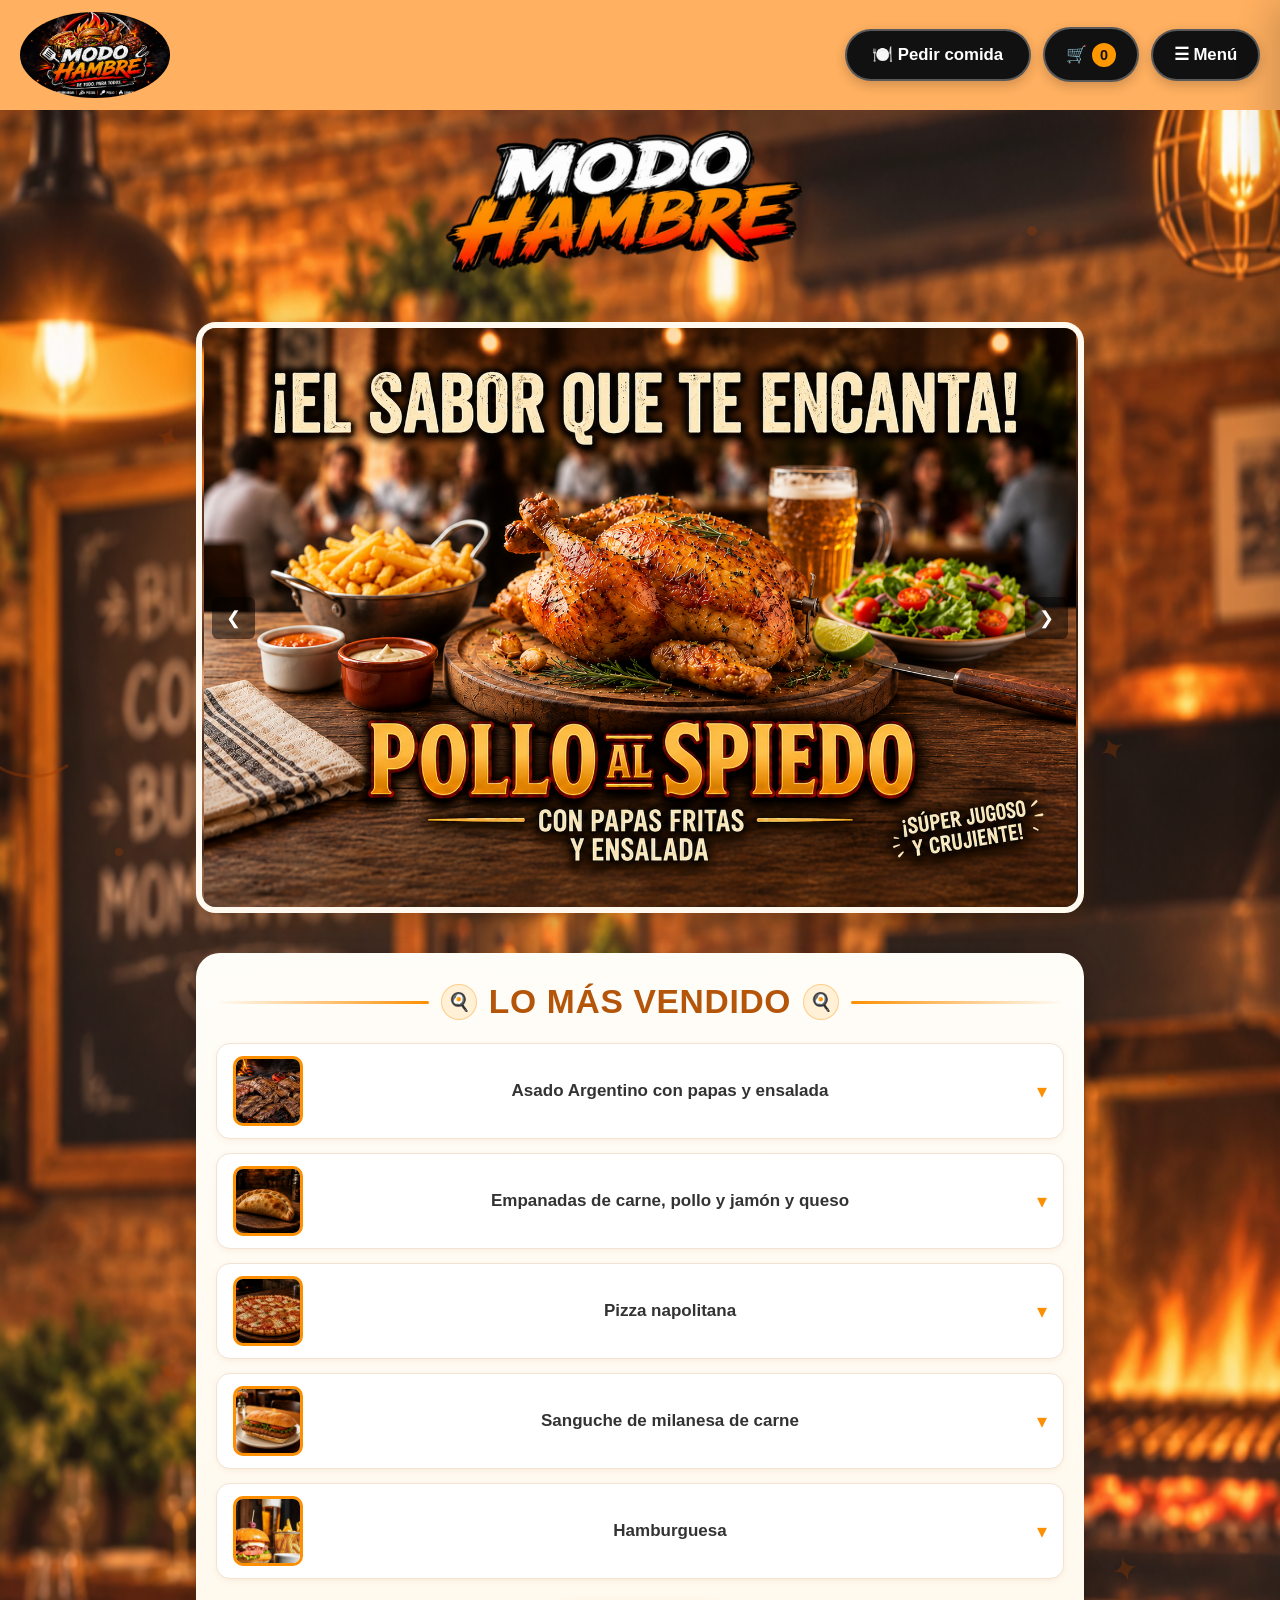
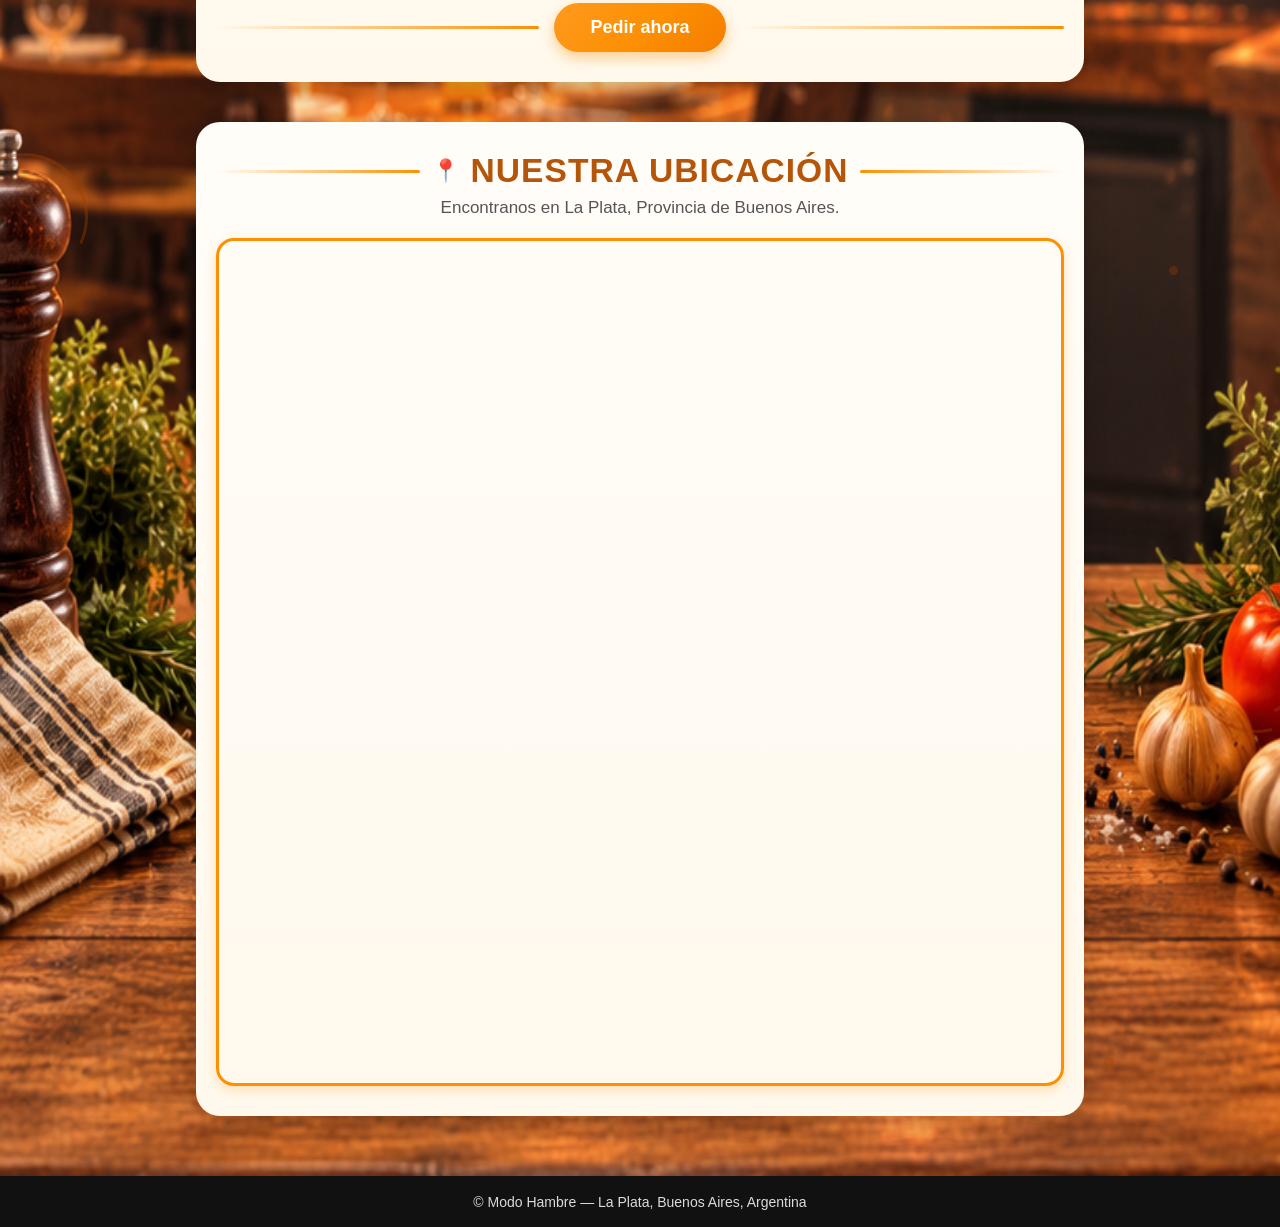
==== comida/index.html @ 4a524339 "feat : el panel de pedidos responde al instante. - al tocar recibido, listo, sacar o sacar todos, la" ====
<!DOCTYPE html>
<html lang="es">
<head>
    <meta charset="UTF-8">
    <meta name="viewport" content="width=device-width, initial-scale=1.0">
    <title>Modo Hambre</title>
    <link rel="stylesheet" href="style/style.css?v=32">
    <link rel="stylesheet" href="style/platos.css?v=17">
    <style>
        body {
            background-color: #FC8F02;
        }
        .header {
            background: #FFB060;
        }
    </style>
</head>
<body>

    <!-- DECORACIÓN DE FONDO -->
    <div class="fondo-decorativo" aria-hidden="true">

        <span class="fd-elem fd-parrilla fd-1">
            <svg viewBox="0 0 120 120" fill="none" stroke="currentColor" stroke-width="4" stroke-linecap="round" stroke-linejoin="round">
                <circle cx="60" cy="52" r="34"/>
                <path d="M28 48 h64 M28 58 h64 M28 68 h64 M50 18 v68 M70 18 v68"/>
                <line x1="38" y1="86" x2="32" y2="100"/>
                <line x1="82" y1="86" x2="88" y2="100"/>
            </svg>
        </span>

        <span class="fd-elem fd-llama fd-2">
            <svg viewBox="0 0 120 120" fill="none" stroke="currentColor" stroke-width="4" stroke-linecap="round" stroke-linejoin="round">
                <path d="M60 14 C72 34 86 48 86 68 a26 26 0 0 1 -52 0 C34 48 48 34 60 14 Z"/>
                <path d="M48 78 a13 13 0 0 0 24 0"/>
            </svg>
        </span>

        <span class="fd-elem fd-hamburguesa fd-3">
            <svg viewBox="0 0 120 120" fill="none" stroke="currentColor" stroke-width="4" stroke-linecap="round" stroke-linejoin="round">
                <path d="M22 44 a38 18 0 0 1 76 0 Z"/>
                <path d="M24 58 h72"/>
                <path d="M27 68 h66"/>
                <path d="M24 80 h72 Z"/>
                <path d="M40 52 h40 M42 62 h36 M46 72 h28"/>
            </svg>
        </span>

        <span class="fd-elem fd-cubiertos fd-4">
            <svg viewBox="0 0 120 120" fill="none" stroke="currentColor" stroke-width="4" stroke-linecap="round" stroke-linejoin="round">
                <path d="M30 18 v14 a9 9 0 0 0 4 7.5 V104"/>
                <path d="M43 32 a9 9 0 0 0 4 -7.5 V18"/>
                <path d="M34 18 v30"/>
                <line x1="30" y1="32" x2="47" y2="32"/>
                <path d="M86 48 c8 4 6 18 0 22 V104"/>
                <path d="M82 48 h8 v72"/>
            </svg>
        </span>

        <span class="fd-elem fd-papas fd-5">
            <svg viewBox="0 0 120 120" fill="none" stroke="currentColor" stroke-width="4" stroke-linecap="round" stroke-linejoin="round">
                <path d="M36 78 l12 -34 M56 78 l4 -34 M76 78 l-12 -34"/>
                <path d="M22 76 h76 v10 a12 12 0 0 1 -12 12 H34 a12 12 0 0 1 -12 -12 Z"/>
            </svg>
        </span>

        <span class="fd-elem fd-pizza fd-6">
            <svg viewBox="0 0 120 120" fill="none" stroke="currentColor" stroke-width="4" stroke-linecap="round" stroke-linejoin="round">
                <circle cx="60" cy="60" r="42"/>
                <path d="M60 60 L32 34 M60 60 L60 18 M60 60 L88 34 M60 60 L102 60 M60 26 a58 58 0 0 1 -30 20"/>
                <circle cx="78" cy="78" r="4" fill="currentColor" stroke="none"/>
                <circle cx="44" cy="86" r="4" fill="currentColor" stroke="none"/>
            </svg>
        </span>

        <span class="fd-elem fd-corte fd-7">
            <svg viewBox="0 0 120 120" fill="none" stroke="currentColor" stroke-width="4" stroke-linecap="round" stroke-linejoin="round">
                <path d="M30 70 a40 52 0 0 1 60 0 a26 30 0 0 1 -60 0 Z"/>
                <path d="M48 34 c-8 12 -8 22 0 32 M60 26 c-8 14 -8 26 0 40"/>
                <path d="M28 76 h64"/>
            </svg>
        </span>

        <span class="fd-elem fd-empanadas fd-8">
            <svg viewBox="0 0 120 120" fill="none" stroke="currentColor" stroke-width="4" stroke-linecap="round" stroke-linejoin="round">
                <path d="M24 46 a36 26 0 0 0 72 0 Z"/>
                <path d="M24 46 q4 4 8 0 t8 0 t8 0 t8 0 t8 0 t8 0"/>
                <path d="M56 52 a4 4 0 0 1 8 0"/>
            </svg>
        </span>

        <span class="fd-elem fd-parrilla fd-9">
            <svg viewBox="0 0 120 120" fill="none" stroke="currentColor" stroke-width="4" stroke-linecap="round" stroke-linejoin="round">
                <circle cx="60" cy="52" r="34"/>
                <path d="M28 48 h64 M28 58 h64 M28 68 h64 M50 18 v68 M70 18 v68"/>
                <line x1="38" y1="86" x2="32" y2="100"/>
                <line x1="82" y1="86" x2="88" y2="100"/>
            </svg>
        </span>

        <span class="fd-elem fd-vaso fd-10">
            <svg viewBox="0 0 120 120" fill="none" stroke="currentColor" stroke-width="4" stroke-linecap="round" stroke-linejoin="round">
                <path d="M40 22 h40 l-8 52 a10 10 0 0 1 -9.9 8 h-4.2 a10 10 0 0 1 -9.9 -8 Z"/>
                <path d="M42 22 h36"/>
                <path d="M58 22 v -12 M58 10 l6 -4"/>
            </svg>
        </span>

        <span class="fd-elem fd-llama fd-11">
            <svg viewBox="0 0 120 120" fill="none" stroke="currentColor" stroke-width="4" stroke-linecap="round" stroke-linejoin="round">
                <path d="M60 14 C72 34 86 48 86 68 a26 26 0 0 1 -52 0 C34 48 48 34 60 14 Z"/>
                <path d="M48 78 a13 13 0 0 0 24 0"/>
            </svg>
        </span>

        <span class="fd-elem fd-hojas fd-12">
            <svg viewBox="0 0 120 120" fill="none" stroke="currentColor" stroke-width="3.5" stroke-linecap="round" stroke-linejoin="round">
                <path d="M60 104 C42 84 42 52 60 18 C78 52 78 84 60 104 Z"/>
                <path d="M60 104 V18"/>
                <path d="M38 46 l22 10 M38 66 l22 10 M82 46 l-22 10 M82 66 l-22 10"/>
            </svg>
        </span>

        <span class="fd-elem fd-hamburguesa fd-13">
            <svg viewBox="0 0 120 120" fill="none" stroke="currentColor" stroke-width="4" stroke-linecap="round" stroke-linejoin="round">
                <path d="M22 44 a38 18 0 0 1 76 0 Z"/>
                <path d="M24 58 h72"/>
                <path d="M27 68 h66"/>
                <path d="M24 80 h72 Z"/>
                <path d="M40 52 h40 M42 62 h36 M46 72 h28"/>
            </svg>
        </span>

        <span class="fd-elem fd-papas fd-14">
            <svg viewBox="0 0 120 120" fill="none" stroke="currentColor" stroke-width="4" stroke-linecap="round" stroke-linejoin="round">
                <path d="M36 78 l12 -34 M56 78 l4 -34 M76 78 l-12 -34"/>
                <path d="M22 76 h76 v10 a12 12 0 0 1 -12 12 H34 a12 12 0 0 1 -12 -12 Z"/>
            </svg>
        </span>

        <span class="fd-elem fd-cubiertos fd-15">
            <svg viewBox="0 0 120 120" fill="none" stroke="currentColor" stroke-width="4" stroke-linecap="round" stroke-linejoin="round">
                <path d="M30 18 v14 a9 9 0 0 0 4 7.5 V104"/>
                <path d="M43 32 a9 9 0 0 0 4 -7.5 V18"/>
                <path d="M34 18 v30"/>
                <line x1="30" y1="32" x2="47" y2="32"/>
                <path d="M86 48 c8 4 6 18 0 22 V104"/>
                <path d="M82 48 h8 v72"/>
            </svg>
        </span>

        <span class="fd-elem fd-pizza fd-16">
            <svg viewBox="0 0 120 120" fill="none" stroke="currentColor" stroke-width="4" stroke-linecap="round" stroke-linejoin="round">
                <circle cx="60" cy="60" r="42"/>
                <path d="M60 60 L32 34 M60 60 L60 18 M60 60 L88 34 M60 60 L102 60"/>
                <circle cx="78" cy="78" r="4" fill="currentColor" stroke="none"/>
                <circle cx="44" cy="86" r="4" fill="currentColor" stroke="none"/>
            </svg>
        </span>

        <span class="fd-elem fd-empanadas fd-17">
            <svg viewBox="0 0 120 120" fill="none" stroke="currentColor" stroke-width="4" stroke-linecap="round" stroke-linejoin="round">
                <path d="M24 46 a36 26 0 0 0 72 0 Z"/>
                <path d="M24 46 q4 4 8 0 t8 0 t8 0 t8 0 t8 0 t8 0"/>
            </svg>
        </span>

        <span class="fd-elem fd-corte fd-18">
            <svg viewBox="0 0 120 120" fill="none" stroke="currentColor" stroke-width="4" stroke-linecap="round" stroke-linejoin="round">
                <path d="M30 70 a40 52 0 0 1 60 0 a26 30 0 0 1 -60 0 Z"/>
                <path d="M48 34 c-8 12 -8 22 0 32"/>
                <path d="M28 76 h64"/>
            </svg>
        </span>

        <span class="fd-elem fd-hojas fd-19">
            <svg viewBox="0 0 120 120" fill="none" stroke="currentColor" stroke-width="3.5" stroke-linecap="round" stroke-linejoin="round">
                <path d="M60 104 C42 84 42 52 60 18 C78 52 78 84 60 104 Z"/>
                <path d="M60 104 V18"/>
                <path d="M38 46 l22 10 M38 66 l22 10 M82 46 l-22 10 M82 66 l-22 10"/>
            </svg>
        </span>

        <span class="fd-elem fd-vaso fd-20">
            <svg viewBox="0 0 120 120" fill="none" stroke="currentColor" stroke-width="4" stroke-linecap="round" stroke-linejoin="round">
                <path d="M40 22 h40 l-8 52 a10 10 0 0 1 -9.9 8 h-4.2 a10 10 0 0 1 -9.9 -8 Z"/>
                <path d="M42 22 h36"/>
                <path d="M58 22 v -14"/>
            </svg>
        </span>

        <span class="fd-chispa fd-s1"><svg viewBox="0 0 24 24" fill="currentColor" stroke="none"><path d="M12 2 Q13 11 22 12 Q13 13 12 22 Q11 13 2 12 Q11 11 12 2 Z"/></svg></span>
        <span class="fd-chispa fd-s2"><svg viewBox="0 0 24 24" fill="currentColor" stroke="none"><path d="M12 2 Q13 11 22 12 Q13 13 12 22 Q11 13 2 12 Q11 11 12 2 Z"/></svg></span>
        <span class="fd-chispa fd-s3"><svg viewBox="0 0 24 24" fill="currentColor" stroke="none"><path d="M12 2 Q13 11 22 12 Q13 13 12 22 Q11 13 2 12 Q11 11 12 2 Z"/></svg></span>
        <span class="fd-chispa fd-s4"><svg viewBox="0 0 24 24" fill="currentColor" stroke="none"><path d="M12 2 Q13 11 22 12 Q13 13 12 22 Q11 13 2 12 Q11 11 12 2 Z"/></svg></span>
        <span class="fd-chispa fd-s5"><svg viewBox="0 0 24 24" fill="currentColor" stroke="none"><path d="M12 2 Q13 11 22 12 Q13 13 12 22 Q11 13 2 12 Q11 11 12 2 Z"/></svg></span>
        <span class="fd-chispa fd-s6"><svg viewBox="0 0 24 24" fill="currentColor" stroke="none"><path d="M12 2 Q13 11 22 12 Q13 13 12 22 Q11 13 2 12 Q11 11 12 2 Z"/></svg></span>

        <span class="fd-punto fd-p1"></span>
        <span class="fd-punto fd-p2"></span>
        <span class="fd-punto fd-p3"></span>
        <span class="fd-punto fd-p4"></span>
        <span class="fd-punto fd-p5"></span>
        <span class="fd-punto fd-p6"></span>
        <span class="fd-punto fd-p7"></span>
        <span class="fd-punto fd-p8"></span>

        <span class="fd-linea fd-l1"></span>
        <span class="fd-linea fd-l2"></span>
        <span class="fd-linea fd-l3"></span>
        <span class="fd-linea fd-l4"></span>

    </div>

    <!-- HEADER -->
    <header class="header">

        <a href="index.html"><img class="logo" src="imagenes/modo hambre.png" alt="Logo de la empresa"></a>

        <div class="header-actions">
            <a class="action-btn" href="platos.html">🍽️ Pedir comida</a>
            <button class="action-btn" id="cart-toggle" type="button" aria-label="Abrir carrito">🛒 <span class="cart-count" id="cart-count">0</span></button>
            <button class="action-btn" id="menu-toggle" type="button" aria-label="Abrir menú">☰ Menú</button>
        </div>

    </header>

    <!-- TITULO -->
    <div class="titulo-home">

        <span class="fd-titulo fd-titulo-izq" aria-hidden="true">
            <svg viewBox="0 0 120 120" fill="none" stroke="currentColor" stroke-width="4" stroke-linecap="round" stroke-linejoin="round">
                <path d="M36 78 l12 -34 M56 78 l4 -34 M76 78 l-12 -34"/>
                <path d="M22 76 h76 v10 a12 12 0 0 1 -12 12 H34 a12 12 0 0 1 -12 -12 Z"/>
            </svg>
        </span>

        <span class="fd-titulo fd-titulo-der" aria-hidden="true">
            <svg viewBox="0 0 120 120" fill="none" stroke="currentColor" stroke-width="4" stroke-linecap="round" stroke-linejoin="round">
                <path d="M60 14 C72 34 86 48 86 68 a26 26 0 0 1 -52 0 C34 48 48 34 60 14 Z"/>
                <path d="M48 78 a13 13 0 0 0 24 0"/>
            </svg>
        </span>

        <span class="fd-titulo fd-titulo-izq2" aria-hidden="true">
            <svg viewBox="0 0 120 120" fill="none" stroke="currentColor" stroke-width="4" stroke-linecap="round" stroke-linejoin="round">
                <path d="M24 46 a36 26 0 0 0 72 0 Z"/>
                <path d="M24 46 q4 4 8 0 t8 0 t8 0 t8 0 t8 0 t8 0"/>
                <path d="M56 52 a4 4 0 0 1 8 0"/>
            </svg>
        </span>

        <span class="fd-titulo fd-titulo-der2" aria-hidden="true">
            <svg viewBox="0 0 120 120" fill="none" stroke="currentColor" stroke-width="4" stroke-linecap="round" stroke-linejoin="round">
                <path d="M60 104 C42 84 42 52 60 18 C78 52 78 84 60 104 Z"/>
                <path d="M60 104 V18"/>
                <path d="M38 46 l22 10 M38 66 l22 10 M82 46 l-22 10 M82 66 l-22 10"/>
            </svg>
        </span>

        <img class="titulo-logo" src="imagenes/titulo.png" alt="Modo Hambre">
    </div>

    <!-- CARRUSEL -->
    <div class="container-de-carrusel">

        <div class="carrusel">

            <img src="imagenes/pollo_presentacion.png?v=2" class="slide slide-completa active" alt="1">
            <img src="imagenes/asado_presentacion.png" class="slide slide-completa" alt="2">
            <img src="imagenes/hamburguesa_presentacion.png?v=2" class="slide slide-completa" alt="3">

            <button class="prev" onclick="anteriorManual()">&#10094;</button>
            <button class="next" onclick="siguienteManual()">&#10095;</button>

        </div>

        <!-- LO MÁS VENDIDO -->
        <div class="mas-vendido">
            <div class="mas-vendido-cabecera">
                <span class="mas-vendido-deco" aria-hidden="true"></span>
                <span class="mas-vendido-icono" aria-hidden="true">🍳</span>
                <h2 class="mas-vendido-titulo">LO MÁS VENDIDO</h2>
                <span class="mas-vendido-icono" aria-hidden="true">🍳</span>
                <span class="mas-vendido-deco" aria-hidden="true"></span>
            </div>
            <ul class="mas-vendido-lista">
                <li class="mas-vendido-item" tabindex="0" role="button" aria-expanded="false">
                    <img class="mas-vendido-miniatura" src="imagenes/asadp argento.png" alt="Asado argentino con papas y ensalada">
                    <div class="mas-vendido-contenido">
                        <span class="mas-vendido-nombre"><span class="mas-vendido-nombre-corto">Asado argentino</span><span class="mas-vendido-nombre-largo">Asado Argentino con papas y ensalada</span></span>
                        <div class="mas-vendido-titulo">
                            <span class="mas-vendido-icono-comida" aria-hidden="true">🍖</span>
                            <span class="mas-vendido-titulo-texto mas-vendido-titulo-largo">Asado Argentino con papas y ensalada</span>
                            <span class="mas-vendido-titulo-texto mas-vendido-titulo-corto">Asado argentino</span>
                        </div>
                        <p class="mas-vendido-descripcion-texto">Cortes seleccionados de carne, asados a la parrilla para lograr ese sabor ahumado y característico. Acompañado con papas doradas y una fresca ensalada para completar un plato abundante y lleno de sabor.</p>
                        <a class="mas-vendido-ver" href="platos.html?plato=asado">🍽️ Ver en el menú</a>
                    </div>
                    <span class="mas-vendido-flecha" aria-hidden="true">▾</span>
                    
                </li>
                <li class="mas-vendido-item" tabindex="0" role="button" aria-expanded="false">
                    <img class="mas-vendido-miniatura" src="imagenes/entradasempanadas-carne-pollo-jamon_y_queso.png" alt="Empanadas">
                    <div class="mas-vendido-contenido">
                        <span class="mas-vendido-nombre"><span class="mas-vendido-nombre-corto">Empanadas</span><span class="mas-vendido-nombre-largo">Empanadas de carne, pollo y jamón y queso</span></span>
                        <div class="mas-vendido-titulo">
                            <span class="mas-vendido-icono-comida" aria-hidden="true">🥟</span>
                            <span class="mas-vendido-titulo-texto mas-vendido-titulo-largo">Empanadas de carne, pollo y jamón y queso</span>
                            <span class="mas-vendido-titulo-texto mas-vendido-titulo-corto">Empanadas</span>
                        </div>
                        <p class="mas-vendido-descripcion-texto">Empanadas caseras, doradas y sabrosas, con opciones de carne, pollo y el clásico relleno de jamón y queso. Ideales para disfrutar como entrada o para compartir en cualquier momento.</p>
                        <a class="mas-vendido-ver" href="platos.html?plato=empanadas">🍽️ Ver en el menú</a>
                    </div>
                    <span class="mas-vendido-flecha" aria-hidden="true">▾</span>
                    
                </li>
                <li class="mas-vendido-item" tabindex="0" role="button" aria-expanded="false">
                    <img class="mas-vendido-miniatura" src="imagenes/pizzaspizza_napolitana.png" alt="Pizza napolitana">
                    <div class="mas-vendido-contenido">
                        <span class="mas-vendido-nombre"><span class="mas-vendido-nombre-corto">Pizza napolitana</span><span class="mas-vendido-nombre-largo">Pizza napolitana</span></span>
                        <div class="mas-vendido-titulo">
                            <span class="mas-vendido-icono-comida" aria-hidden="true">🍕</span>
                            <span class="mas-vendido-titulo-texto mas-vendido-titulo-largo">Pizza napolitana</span>
                            <span class="mas-vendido-titulo-texto mas-vendido-titulo-corto">Pizza napolitana</span>
                        </div>
                        <p class="mas-vendido-descripcion-texto">Pizza de masa casera, cubierta con salsa de tomate, abundante queso y rodajas de tomate, terminada con un toque de orégano. Una combinación clásica, simple y llena de sabor.</p>
                        <a class="mas-vendido-ver" href="platos.html?plato=pizza-napolitana">🍽️ Ver en el menú</a>
                    </div>
                    <span class="mas-vendido-flecha" aria-hidden="true">▾</span>
                    
                </li>
                <li class="mas-vendido-item" tabindex="0" role="button" aria-expanded="false">
                    <img class="mas-vendido-miniatura" src="imagenes/milanesassanguche_de_milanesa_de_carne.png" alt="Sanguche de milanesa de carne">
                    <div class="mas-vendido-contenido">
                        <span class="mas-vendido-nombre"><span class="mas-vendido-nombre-corto">Sanguche de milanesa</span><span class="mas-vendido-nombre-largo">Sanguche de milanesa de carne</span></span>
                        <div class="mas-vendido-titulo">
                            <span class="mas-vendido-icono-comida" aria-hidden="true">🥪</span>
                            <span class="mas-vendido-titulo-texto mas-vendido-titulo-largo">Sanguche de milanesa de carne completo con lechuga, tomate, huevo y queso</span>
                            <span class="mas-vendido-titulo-texto mas-vendido-titulo-corto">Sanguche de milanesa</span>
                        </div>
                        <p class="mas-vendido-descripcion-texto">Milanesa de carne tierna y dorada, acompañada con lechuga fresca, tomate, huevo y queso, todo dentro de un pan suave. Un sanguche abundante y completo, preparado para disfrutar hasta el último bocado.</p>
                        <a class="mas-vendido-ver" href="platos.html?plato=sanguche-milanesa">🍽️ Ver en el menú</a>
                    </div>
                    <span class="mas-vendido-flecha" aria-hidden="true">▾</span>
                    
                </li>
                <li class="mas-vendido-item" tabindex="0" role="button" aria-expanded="false">
                    <img class="mas-vendido-miniatura" src="imagenes/hamburguesa 2.jpeg" alt="Hamburguesa">
                    <div class="mas-vendido-contenido">
                        <span class="mas-vendido-nombre"><span class="mas-vendido-nombre-corto">Hamburguesa</span><span class="mas-vendido-nombre-largo">Hamburguesa</span></span>
                        <div class="mas-vendido-titulo">
                            <span class="mas-vendido-icono-comida" aria-hidden="true">🍔</span>
                            <span class="mas-vendido-titulo-texto mas-vendido-titulo-largo">Hamburguesa con lechuga, queso, tomate, cebolla, papas fritas</span>
                            <span class="mas-vendido-titulo-texto mas-vendido-titulo-corto">Hamburguesa</span>
                        </div>
                        <p class="mas-vendido-descripcion-texto">Hamburguesa casera y jugosa, acompañada con queso, lechuga, tomate y cebolla fresca. Servida con una porción de papas fritas doradas para completar una combinación clásica y bien abundante.</p>
                        <a class="mas-vendido-ver" href="platos.html?plato=hamburguesa">🍽️ Ver en el menú</a>
                    </div>
                    <span class="mas-vendido-flecha" aria-hidden="true">▾</span>
                    
                </li>
            </ul>
            <div class="mas-vendido-footer">
                <span class="mas-vendido-deco" aria-hidden="true"></span>
                <a class="mas-vendido-boton" href="platos.html">Pedir ahora</a>
                <span class="mas-vendido-deco" aria-hidden="true"></span>
            </div>
        </div>

    </div>

    <!-- UBICACIÓN -->
    <section class="ubicacion">
        <div class="ubicacion-cabecera">
            <span class="ubicacion-deco" aria-hidden="true"></span>
            <span class="ubicacion-icono" aria-hidden="true">📍</span>
            <h2 class="ubicacion-titulo">NUESTRA UBICACIÓN</h2>
            <span class="ubicacion-deco" aria-hidden="true"></span>
        </div>
        <p class="ubicacion-texto">Encontranos en La Plata, Provincia de Buenos Aires.</p>
        <div class="map-container" role="region" aria-label="Mapa de ubicación">
            <iframe src="https://maps.google.com/maps?q=La%20Plata%2C%20Buenos%20Aires%2C%20Argentina&z=13&output=embed" title="Ubicación en La Plata, Buenos Aires, Argentina" style="border:0;" allowfullscreen="" loading="lazy"></iframe>
        </div>
    </section>


    <!-- MENU FLOTANTE -->
    <div class="nav-overlay" id="nav-overlay" aria-hidden="true">
        <div class="nav-panel">

            <div class="nav-cabecera">
                <img class="nav-logo-menu" src="imagenes/modo hambre.png" alt="Modo Hambre">
                <button class="close-panel" id="nav-close" aria-label="Cerrar menú">×</button>
            </div>

            <nav class="nav-panel-links">
                <a href="index.html" class="nav-item activo">
                    <span class="nav-item-icono">🏠</span>
                    <span class="nav-item-texto">Inicio</span>
                    <span class="nav-item-flecha">›</span>
                </a>
                <a href="platos.html" class="nav-item">
                    <span class="nav-item-icono">🍽️</span>
                    <span class="nav-item-texto">Pedir comida</span>
                    <span class="nav-item-flecha">›</span>
                </a>
                <a href="sobre nosotros.html" class="nav-item">
                    <span class="nav-item-icono">👥</span>
                    <span class="nav-item-texto">Sobre nosotros</span>
                    <span class="nav-item-flecha">›</span>
                </a>
                <a href="contactos.html" class="nav-item">
                    <span class="nav-item-icono">✉️</span>
                    <span class="nav-item-texto">Contactanos</span>
                    <span class="nav-item-flecha">›</span>
                </a>
            </nav>

            <div class="separador-comida" aria-hidden="true">
                <span></span>

                <span></span>
            </div>

            <p class="titulo-redes">REDES SOCIALES</p>

            <div class="redes-menu">
                <a class="red-social whatsapp" href="https://wa.me/5492215012289" target="_blank" rel="noopener">
                    <img class="red-icono" src="logos/whatsapp.png" alt="Logo de WhatsApp" />
                    <span class="red-nombre">WhatsApp</span>
                    <span class="red-flecha">↗</span>
                </a>
                <a class="red-social instagram" href="https://www.instagram.com/mati.andino/" target="_blank" rel="noopener">
                    <img class="red-icono" src="logos/instagram.jpg" alt="Logo de Instagram" />
                    <span class="red-nombre">Instagram</span>
                    <span class="red-flecha">↗</span>
                </a>
                <a class="red-social tiktok" href="https://youtu.be/GBIIQ0kP15E?si=naH1oD5rXX_rzg_v" target="_blank" rel="noopener">
                    <img class="red-icono" src="logos/tiktok.jpg" alt="Logo de TikTok" />
                    <span class="red-nombre">TikTok</span>
                    <span class="red-flecha">↗</span>
                </a>
                <a class="red-social facebook" href="https://www.facebook.com" target="_blank" rel="noopener">
                    <img class="red-icono" src="logos/facebook.png" alt="Logo de Facebook" />
                    <span class="red-nombre">Facebook</span>
                    <span class="red-flecha">↗</span>
                </a>
            </div>

            

        </div>
    </div>

    <!-- CARRITO DE COMPRAS -->
    <div class="cart-overlay" id="cart-overlay"></div>
    <div class="cart-drawer" id="cart-panel" aria-hidden="true">
        <div class="cart-header">
            <img class="cart-logo" src="imagenes/modo hambre.png" alt="Modo Hambre">
            <div class="cart-header-info">
                <h2 class="cart-title">Tu carrito</h2>
                <p class="cart-subtitle" id="cart-subtitle"></p>
            </div>
            <button class="cart-close-btn" id="cart-close" aria-label="Regresar al menú">← Regresar</button>
        </div>
        <div class="cart-body" id="cart-items"></div>
        <div class="cart-footer">
            <div class="cart-summary">
                <div class="summary-row">
                    <span>Subtotal</span>
                    <span id="cart-subtotal">$0</span>
                </div>
                <div class="summary-row">
                    <span>Envío</span>
                    <span id="cart-envio">—</span>
                </div>
                <div class="summary-divider"></div>
                <div class="summary-row summary-total">
                    <span>Total</span>
                    <span id="cart-total">$0</span>
                </div>
            </div>
            <button class="clear-cart-button" id="clear-cart" type="button">🗑 Vaciar carrito</button>
            <button class="whatsapp-button" id="whatsapp-order" type="button" disabled>Enviar pedido por WhatsApp</button>
            <button class="system-button" id="system-order" type="button" disabled>📲 Enviar por la app</button>
            <p class="cart-security">🔒 Tus datos están protegidos</p>
        </div>
    </div>

    <!-- SCRIPTS -->
    <script src="carrusel.js?v=4"></script>
    <script src="api-client.js?v=6"></script>
    <script src="platos-cart.js?v=8"></script>

    <script>
        // Ajusta la altura de la decoración al alto total del documento
        (function () {
            var bg = document.querySelector('.fondo-decorativo');
            if (!bg) return;
            var ajustar = function () {
                bg.style.height = document.documentElement.scrollHeight + 'px';
            };
            ajustar();
            window.addEventListener('load', ajustar);
            window.addEventListener('resize', ajustar);
            if (window.ResizeObserver) {
                new ResizeObserver(ajustar).observe(document.body);
            }
        })();
    </script>

    <script>
        // Desplegar/plegar descripciones en "Lo más vendido"
        (function () {
            var items = document.querySelectorAll('.mas-vendido-item');
            if (!items.length) return;
            var toggle = function (item) {
                var abierto = item.classList.toggle('abierto');
                item.setAttribute('aria-expanded', abierto ? 'true' : 'false');
            };
            items.forEach(function (item) {
                item.addEventListener('click', function () { toggle(item); });
                item.addEventListener('keydown', function (e) {
                    if (e.key === 'Enter' || e.key === ' ') {
                        e.preventDefault();
                        toggle(item);
                    }
                });
            });
        })();
    </script>

    <!-- PIE -->
    <footer class="footer-contacto">
        <p>© Modo Hambre — La Plata, Buenos Aires, Argentina</p>
    </footer>

</body>
</html>
---- comida/style/style.css ----
/* RESET Y BASE */
* {
    margin: 0;
    padding: 0;
    box-sizing: border-box;
}

body {
    font-family: Arial, sans-serif;
    background-color: #FC8F02;;
    color: #333;
    position: relative;
}

/* navbar */
.navbar {
    display: flex;
    flex-wrap: wrap;
    gap: 1rem;
    align-items: center;
    justify-content: space-between;
    background-color: orange;
    padding: 0.875rem 1.25rem;
}

.nav-titulo {
    color: black;
    font-size: 3.125rem;
    font-weight: bold;
}

.nav-links {
    display: flex;
    flex-wrap: wrap;
    gap: 0.625rem;
    align-items: center;
    justify-content: flex-end;
}

/* BOTÓN HAMBURGUESA (oculto en PC) */
.hamburguesa {
    display: none;
    flex-direction: column;
    gap: 0.3125rem;
    background: none;
    border: none;
    cursor: pointer;
    padding: 0.25rem;
}

.hamburguesa span {
    display: block;
    width: 1.625rem;
    height: 0.1875rem;
    background: black;
    border-radius: 0.125rem;
    transition: all 0.3s ease;
}

.hamburguesa.abierto span:nth-child(1) {
    transform: translateY(0.5rem) rotate(45deg);
}
.hamburguesa.abierto span:nth-child(2) {
    opacity: 0;
}
.hamburguesa.abierto span:nth-child(3) {
    transform: translateY(-0.5rem) rotate(-45deg);
}

/* menu moviles */
.menu-mobile {
    display: none;
    flex-direction: column;
    background-color: rgb(200, 120, 30);
    width: 100%;
}

.menu-mobile.visible {
    display: flex;
}

.menu-mobile a {
    color: white;
    text-decoration: none;
    font-size: 1rem;
    padding: 0.875rem 1.25rem;
    border-bottom: 0.0625rem solid rgba(255, 255, 255, 0.2);
    transition: background 0.2s;
}

.menu-mobile a:hover {
    background: rgba(255, 255, 255, 0.15);
}

/* nav-logo */
.nav-logo {
    width: clamp(5.625rem, 15vw, 9.375rem);
    border-radius: 50%;
    display: block;
    transition: transform 0.3s ease;
}

.navbar a {
    text-decoration: none;
}

.nav-logo:hover {
    transform: scale(1.1);
}

/* titulo home */
.titulo-home {
    background-color: transparent;
    text-align: center;
    padding: 0 0 1.25rem;
    position: relative;
    z-index: 0;
}

.titulo-home h1 {
    color: #FC8F02;;
    font-size: clamp(1.8rem, 6vw, 3rem);
    margin: 0;
}

.titulo-home .titulo-logo {
    display: inline-block;
    margin-top: -0.25rem;
    position: relative;
    transform: translateY(1.1rem);
    max-width: min(80%, 30rem);
    height: auto;
}

/* botones */
.boton {
    display: inline-block;
    padding: 0.625rem 1.25rem;
    background-color: rgb(139, 86, 36);
    color: white;
    text-decoration: none;
    border-radius: 1.25rem;
    font-size: 0.9375rem;
    transition: transform 0.3s ease;
}

.boton:hover {
    transform: scale(1.05);
}

/*carrusel*/
.container-de-carrusel {
    width: 100%;
    max-width: 75rem;
    margin: 0 auto;
    padding: 1.25rem 0.9375rem;
}

.carrusel {
    position: relative;
    width: 100%;
    max-width: 55.5rem;
    aspect-ratio: 1537 / 1023;
    margin: 0 auto 1.25rem;
    overflow: hidden;
    border-radius: 1.25rem;
    border: 0.375rem solid #FFF9F0;
    box-shadow: 0 0.5rem 1.25rem rgba(90, 45, 10, 0.35);
}

.slide {
    position: absolute;
    top: -1px;
    left: -1px;
    width: calc(100% + 2px);
    height: calc(100% + 2px);
    object-fit: cover;
    opacity: 0;
    transition: opacity 1s ease-in-out;
    z-index: 0;
}

.slide.active {
    opacity: 1;
    z-index: 1;
}

/* imágenes de presentación se ven completas, sin recorte */
.slide-completa {
    object-fit: contain;
}

.prev,
.next {
    position: absolute;
    top: 50%;
    transform: translateY(-50%);
    background-color: rgba(0, 0, 0, 0.5);
    color: white;
    border: none;
    padding: 0.625rem 0.875rem;
    font-size: 1.125rem;
    cursor: pointer;
    z-index: 2;
    border-radius: 0.375rem;
    transition: background-color 0.2s;
}

.prev { left: 0.625rem; }
.next { right: 0.625rem; }

.prev:hover,
.next:hover {
    background-color: rgba(0, 0, 0, 0.8);
}

/* LO MÁS VENDIDO */
.mas-vendido {
    width: 100%;
    max-width: 55.5rem;
    margin: 2.5rem auto 1.25rem;
    background: linear-gradient(180deg, #FFFDF8 0%, #FFF9ED 100%);
    border-radius: 1.5rem;
    box-shadow: 0 0.5rem 1.5rem rgba(0, 0, 0, 0.22);
    padding: 1.875rem 1.25rem;
    box-sizing: border-box;
}

.mas-vendido-cabecera {
    display: flex;
    align-items: center;
    justify-content: center;
    gap: 0.75rem;
    margin: 0 0 1.375rem;
}

.mas-vendido-deco {
    flex: 1;
    min-width: 1rem;
    height: 0.1875rem;
    background: linear-gradient(90deg, transparent, #FC8F02);
    border-radius: 0.1875rem;
}

.mas-vendido-cabecera .mas-vendido-deco:last-child {
    background: linear-gradient(90deg, #FC8F02, transparent);
}

.mas-vendido-icono {
    display: inline-flex;
    align-items: center;
    justify-content: center;
    width: 2.25rem;
    height: 2.25rem;
    border-radius: 50%;
    background: #FFF0D6;
    box-shadow: inset 0 0 0 0.0625rem rgba(252, 143, 2, 0.35);
    font-size: 1.125rem;
    flex-shrink: 0;
}

.mas-vendido-titulo {
    margin: 0;
    text-align: center;
    font-family: Helvetica, 'Roboto', serif;
    font-size: clamp(1.25rem, 4.5vw, 2.1rem);
    font-weight: 700;
    letter-spacing: 0.02em;
    color: #B4550A;
    white-space: nowrap;
}

.mas-vendido-lista {
    list-style: none;
    margin: 0;
    padding: 0;
    display: flex;
    flex-direction: column;
    gap: 0.875rem;
}

.mas-vendido-item {
    display: flex;
    align-items: center;
    column-gap: 1rem;
    padding: 0.75rem 1rem;
    background: #ffffff;
    border: 0.0625rem solid #F3E3D3;
    border-radius: 0.875rem;
    box-shadow: 0 0.125rem 0.375rem rgba(180, 85, 10, 0.08);
    cursor: pointer;
    transition: transform 0.2s ease, box-shadow 0.2s ease, border-color 0.2s ease;
}

.mas-vendido-item:hover,
.mas-vendido-item:focus-visible {
    transform: translateY(-0.125rem);
    border-color: #FC8F02;
    box-shadow: 0 0.25rem 0.625rem rgba(252, 143, 2, 0.18);
    outline: none;
}

.mas-vendido-item.abierto {
    align-items: flex-start;
}

.mas-vendido-contenido {
    flex: 1;
    min-width: 0;
    display: flex;
    flex-direction: column;
    align-items: center;
    text-align: center;
}

.mas-vendido-item.abierto .mas-vendido-contenido {
    align-items: flex-start;
    text-align: left;
}

.mas-vendido-contenido .mas-vendido-titulo {
    display: none;
    align-items: flex-start;
    gap: 0.5rem;
    width: 100%;
    font-weight: 700;
    color: #333;
    font-size: clamp(0.9375rem, 2.5vw, 1.0625rem);
    line-height: 1.35;
}

.mas-vendido-item.abierto .mas-vendido-contenido .mas-vendido-titulo {
    display: flex;
}

.mas-vendido-titulo-largo {
    display: none;
}

.mas-vendido-titulo-corto {
    display: inline;
}

.mas-vendido-icono-comida {
    font-size: 1.375rem;
    line-height: 1;
    flex-shrink: 0;
    margin-top: 0.0625rem;
}

.mas-vendido-descripcion-texto {
    overflow: hidden;
    max-height: 0;
    opacity: 0;
    margin: 0;
    transition: max-height 0.35s ease, opacity 0.3s ease, margin-top 0.3s ease;
    font-size: clamp(0.875rem, 2.3vw, 0.9688rem);
    font-weight: 400;
    line-height: 1.55;
    color: #6b5b4e;
}

.mas-vendido-item.abierto .mas-vendido-descripcion-texto {
    max-height: 15rem;
    opacity: 1;
    margin-top: 0.625rem;
}

.mas-vendido-ver {
    display: none;
    align-self: flex-start;
    align-items: center;
    justify-content: center;
    gap: 0.4rem;
    margin-top: 0.875rem;
    padding: 0.55rem 1.1rem;
    background: linear-gradient(135deg, #FF9A1F, #FC8F02 55%, #F57C00);
    color: #fff;
    text-decoration: none;
    font-family: Arial, sans-serif;
    font-size: 0.875rem;
    font-weight: 700;
    border-radius: 999px;
    box-shadow: 0 0.25rem 0.625rem rgba(252, 143, 2, 0.4);
    transition: transform 0.2s ease, box-shadow 0.2s ease;
}

.mas-vendido-ver:hover {
    transform: translateY(-0.125rem);
    box-shadow: 0 0.375rem 0.75rem rgba(252, 143, 2, 0.55);
}

.mas-vendido-item.abierto .mas-vendido-ver {
    display: inline-flex;
}

.mas-vendido-flecha {
    flex-shrink: 0;
    align-self: center;
    color: #FC8F02;
    font-size: 1.25rem;
    line-height: 1;
    transition: transform 0.3s ease;
}

.mas-vendido-item.abierto .mas-vendido-flecha {
    transform: rotate(180deg);
}

.mas-vendido-miniatura {
    width: 4.375rem;
    height: 4.375rem;
    object-fit: cover;
    border: 0.1875rem solid #FC8F02;
    border-radius: 0.625rem;
    background: #fff;
    flex-shrink: 0;
}

.mas-vendido-nombre {
    width: 100%;
    min-width: 0;
    overflow-wrap: break-word;
    text-align: center;
    font-size: clamp(0.9375rem, 2.5vw, 1.0625rem);
    font-weight: 600;
    color: #333;
    line-height: 1.4;
}

.mas-vendido-nombre-corto {
    display: none;
}

.mas-vendido-item.abierto .mas-vendido-nombre {
    display: none;
}

.mas-vendido-footer {
    display: flex;
    align-items: center;
    justify-content: center;
    gap: 0.9375rem;
    margin-top: 1.5rem;
}

.mas-vendido-footer .mas-vendido-deco {
    height: 0.1875rem;
}

.mas-vendido-boton {
    display: inline-flex;
    align-items: center;
    justify-content: center;
    gap: 0.5rem;
    flex-shrink: 0;
    text-align: center;
    padding: 0.875rem 2.25rem;
    background: linear-gradient(135deg, #FF9A1F, #FC8F02 55%, #F57C00);
    color: #fff;
    text-decoration: none;
    font-family: Arial, sans-serif;
    font-size: clamp(1rem, 3vw, 1.125rem);
    font-weight: 700;
    border-radius: 999px;
    box-shadow: 0 0.375rem 0.875rem rgba(252, 143, 2, 0.4);
    transition: transform 0.2s ease, box-shadow 0.2s ease;
}

.mas-vendido-boton:hover {
    transform: translateY(-0.125rem);
    box-shadow: 0 0.5rem 1.125rem rgba(252, 143, 2, 0.6);
}

/* UBICACIÓN */
.ubicacion {
    width: 100%;
    max-width: 55.5rem;
    margin: 0 auto 2rem;
    background: linear-gradient(180deg, #FFFDF8 0%, #FFF9ED 100%);
    border-radius: 1.5rem;
    box-shadow: 0 0.5rem 1.5rem rgba(0, 0, 0, 0.22);
    padding: 1.875rem 1.25rem;
    box-sizing: border-box;
}

.ubicacion-cabecera {
    display: flex;
    align-items: center;
    justify-content: center;
    gap: 0.75rem;
    margin: 0 0 0.5rem;
}

.ubicacion-deco {
    flex: 1;
    min-width: 1rem;
    height: 0.1875rem;
    background: linear-gradient(90deg, transparent, #FC8F02);
    border-radius: 0.1875rem;
}

.ubicacion-cabecera .ubicacion-deco:last-child {
    background: linear-gradient(90deg, #FC8F02, transparent);
}

.ubicacion-icono {
    font-size: 1.375rem;
    flex-shrink: 0;
}

.ubicacion-titulo {
    margin: 0;
    text-align: center;
    font-family: Helvetica, 'Roboto', serif;
    font-size: clamp(1.25rem, 4.5vw, 2.1rem);
    font-weight: 700;
    letter-spacing: 0.03em;
    color: #B4550A;
    white-space: nowrap;
}

.ubicacion-texto {
    margin: 0 0 1.25rem;
    text-align: center;
    font-size: clamp(0.9375rem, 2.5vw, 1.0625rem);
    color: #555;
}

/* mapa */
.map-container {
    position: relative;
    width: 100%;
    aspect-ratio: 1 / 1;
    overflow: hidden;
    margin: 0 auto;
    border-radius: 1.125rem;
    border: 0.1875rem solid #FC8F02;
    box-shadow: 0 0.25rem 0.75rem rgba(252, 143, 2, 0.25);
}

.map-container iframe {
    position: absolute;
    top: 0;
    left: 0;
    width: 100%;
    height: 100%;
    border: 0;
}

/* RESPONSIVE — CELULAR hasta 30rem */
@media (max-width: 48rem) {

    .nav-links {
        width: 100%;
        justify-content: center;
    }

    .nav-titulo {
        font-size: 1.5rem;
    }

    .boton {
        font-size: 0.8125rem;
        padding: 0.5rem 0.875rem;
    }

    .carrusel {
        aspect-ratio: 1537 / 1023;
        height: auto;
    }

    .nav-logo {
        width: 7.5rem;
    }
}

@media (max-width: 23rem) {
    .navbar {
        justify-content: center;
    }

    .nav-links {
        gap: 0.5rem;
    }

    .boton {
        width: 100%;
        text-align: center;
    }
}

/* RESPONSIVE — CELULAR hasta 30rem */
@media (max-width: 30rem) {

    /* Muestra hamburguesa, oculta links */
    .hamburguesa {
        display: flex;
    }

    .nav-links {
        display: none;
    }

    .nav-titulo {
        font-size: 1.375rem;
    }

    .carrusel {
        aspect-ratio: 1537 / 1023;
        height: auto;
        border-radius: 0.625rem;
    }

    .prev,
    .next {
        padding: 0.5rem 0.625rem;
        font-size: 0.875rem;
    }

    .nav-logo {
        width: 5.625rem;
    }

    .titulo-home {
        padding: 0.5rem 0 0.875rem;
    }

    /* LO MÁS VENDIDO */
    .mas-vendido {
        padding: 1.25rem 0.9375rem;
    }

    .mas-vendido-cabecera {
        gap: 0.5rem;
        margin-bottom: 1.125rem;
    }

    .mas-vendido-icono {
        width: 1.75rem;
        height: 1.75rem;
        font-size: 0.9375rem;
    }

    .mas-vendido-item {
        column-gap: 0.75rem;
        padding: 0.625rem 0.75rem;
    }

    .mas-vendido-miniatura {
        width: 3.5rem;
        height: 3.5rem;
        border-width: 0.125rem;
    }

    .mas-vendido-nombre {
        font-size: 0.875rem;
        line-height: 1.3;
    }

    .mas-vendido-nombre-largo {
        display: none;
    }

    .mas-vendido-nombre-corto {
        display: inline;
        font-size: 0.9375rem;
    }

    .mas-vendido-contenido .mas-vendido-titulo {
        font-size: 0.9375rem;
        line-height: 1.3;
    }

    .mas-vendido-icono-comida {
        font-size: 1.25rem;
    }

    .mas-vendido-titulo-texto {
        flex: 1 1 auto;
        min-width: 0;
        overflow-wrap: break-word;
        word-break: normal;
        white-space: normal;
    }

    .mas-vendido-descripcion-texto {
        font-size: 0.875rem;
        line-height: 1.5;
    }

    .mas-vendido-ver {
        width: 100%;
        padding: 0.65rem 1rem;
    }

    .mas-vendido-flecha {
        font-size: 1.0625rem;
    }

    .mas-vendido-boton {
        padding: 0.75rem 1.5rem;
    }

    /* UBICACIÓN */
    .ubicacion {
        width: calc(100% - 1.875rem);
        padding: 1.25rem 0.9375rem 0.625rem;
        margin-bottom: 1.25rem;
    }

    .ubicacion-cabecera {
        gap: 0.5rem;
    }

    .ubicacion-icono {
        font-size: 1.125rem;
    }

    .map-container {
        width: 94%;
        aspect-ratio: 4 / 3;
        border-width: 0.125rem;
    }
}

/* ========================================
   DECORACIÓN DE FONDO — PÁGINA PRINCIPAL
   La altura la sincroniza un pequeño script
   con la altura real de todo el documento.
   ======================================== */

.fondo-decorativo {
    position: absolute;
    top: 0;
    left: 0;
    right: 0;
    height: 100vh;
    overflow: hidden;
    z-index: -1;
    pointer-events: none;
    background-image: url('../imagenes/fondo-principal-3.png');
    background-size: 100% 100%;
    background-repeat: no-repeat;
    background-position: center top;
}

/* en móvil el fondo usa una foto propia */
@media (max-width: 48rem) {
    .fondo-decorativo {
        background-image: url('../imagenes/fondo-principal-movil-4.png');
        background-size: cover;
        background-position: center top;
    }
}

.fondo-decorativo .fd-elem {
    display: none;
}

.fd-elem {
    position: absolute;
    width: 10rem;
    height: 10rem;
    color: #A84300;
    opacity: 0.18;
}

.fd-elem svg {
    display: block;
    width: 100%;
    height: 100%;
}

/* formas pequeñas alrededor del logo/título principal */
.fd-titulo {
    position: absolute;
    width: 6rem;
    height: 6rem;
    color: #A84300;
    opacity: 0.22;
    z-index: -1;
    pointer-events: none;
}

.titulo-home .fd-titulo {
    display: none;
}

.fd-titulo svg {
    display: block;
    width: 100%;
    height: 100%;
}

.fd-titulo-izq {
    top: 44%;
    left: 1.5%;
    transform: translateY(-50%) rotate(-8deg);
}

.fd-titulo-der {
    top: 44%;
    right: 1.5%;
    transform: translateY(-50%) rotate(10deg);
}

.fd-titulo-izq2 {
    top: 74%;
    left: 15%;
    transform: translateY(-50%) rotate(-6deg);
}

.fd-titulo-der2 {
    top: 74%;
    right: 15%;
    transform: translateY(-50%) rotate(8deg);
}

/* posiciones — distribuidas a lo largo de todo el documento */
.fd-1 {
    top: 14%;
    left: 3%;
    width: 13rem;
    height: 13rem;
    opacity: 0.22;
}

.fd-2 {
    top: 7%;
    right: 3.5%;
    width: 8.5rem;
    height: 8.5rem;
    opacity: 0.17;
    transform: rotate(14deg);
}

.fd-3 {
    top: 24%;
    left: 3.5%;
    width: 10rem;
    height: 10rem;
    opacity: 0.19;
}

.fd-4 {
    top: 22%;
    right: 4%;
    width: 8rem;
    height: 8rem;
    opacity: 0.18;
    transform: rotate(-10deg);
}

.fd-5 {
    top: 43%;
    left: 3%;
    width: 8rem;
    height: 8rem;
    opacity: 0.19;
    transform: rotate(-6deg);
}

.fd-6 {
    top: 41%;
    right: 3%;
    width: 11rem;
    height: 11rem;
    opacity: 0.17;
    transform: rotate(8deg);
}

.fd-7 {
    top: 60%;
    left: 2.5%;
    width: 9rem;
    height: 9rem;
    opacity: 0.18;
    transform: rotate(6deg);
}

.fd-8 {
    top: 58%;
    right: 3.5%;
    width: 8rem;
    height: 8rem;
    opacity: 0.19;
    transform: rotate(-8deg);
}

.fd-9 {
    bottom: 3%;
    left: 4%;
    width: 12rem;
    height: 12rem;
    opacity: 0.19;
}

.fd-10 {
    top: 14%;
    right: 7%;
    width: 7rem;
    height: 7rem;
    opacity: 0.18;
    transform: rotate(10deg);
}

.fd-11 {
    top: 46%;
    left: 8%;
    width: 5.5rem;
    height: 5.5rem;
    opacity: 0.15;
    transform: rotate(-14deg);
}

.fd-12 {
    top: 30%;
    right: 7%;
    width: 6rem;
    height: 6rem;
    opacity: 0.15;
    transform: rotate(-18deg);
}

.fd-13 {
    bottom: 11%;
    right: 4%;
    width: 9rem;
    height: 9rem;
    opacity: 0.18;
    transform: rotate(12deg);
}

.fd-14 {
    bottom: 22%;
    left: 6.5%;
    width: 6rem;
    height: 6rem;
    opacity: 0.17;
    transform: rotate(-8deg);
}

.fd-15 {
    bottom: 34%;
    right: 7%;
    width: 6rem;
    height: 6rem;
    opacity: 0.16;
    transform: rotate(8deg);
}

.fd-16 {
    top: 50%;
    left: 1.5%;
    width: 6.5rem;
    height: 6.5rem;
    opacity: 0.15;
    transform: rotate(-12deg);
}

.fd-17 {
    bottom: 4%;
    right: 1%;
    width: 6rem;
    height: 6rem;
    opacity: 0.16;
    transform: rotate(10deg);
}

.fd-18 {
    top: 66%;
    left: 0.5%;
    width: 6rem;
    height: 6rem;
    opacity: 0.15;
    transform: rotate(14deg);
}

.fd-19 {
    bottom: 27%;
    left: 2%;
    width: 5.5rem;
    height: 5.5rem;
    opacity: 0.16;
    transform: rotate(-16deg);
}

.fd-20 {
    bottom: 46%;
    right: 1.5%;
    width: 6rem;
    height: 6rem;
    opacity: 0.15;
    transform: rotate(-10deg);
}

/* chispas */
.fd-chispa {
    position: absolute;
    width: 1.75rem;
    height: 1.75rem;
    color: rgba(160, 60, 0, 0.55);
    opacity: 0.6;
}

.fd-chispa svg {
    display: block;
    width: 100%;
    height: 100%;
}

.fd-s1 { top: 15%; left: 12%; transform: rotate(20deg); }
.fd-s2 { top: 26%; right: 12%; transform: rotate(-25deg); }
.fd-s3 { top: 48%; left: 12%; transform: rotate(35deg); }
.fd-s4 { top: 55%; right: 11%; transform: rotate(-15deg); }
.fd-s5 { top: 76%; left: 10%; transform: rotate(25deg); }
.fd-s6 { top: 84%; right: 10%; transform: rotate(-30deg); }

/* partículas */
.fd-punto {
    position: absolute;
    border-radius: 50%;
    background: rgba(160, 60, 0, 0.34);
}

.fd-p1 { top: 30%; left: 9%; width: 0.5rem; height: 0.5rem; }
.fd-p2 { top: 38%; right: 8%; width: 0.75rem; height: 0.75rem; }
.fd-p3 { top: 52%; left: 15%; width: 0.4rem; height: 0.4rem; }
.fd-p4 { top: 8%; right: 19%; width: 0.6rem; height: 0.6rem; }
.fd-p5 { top: 66%; right: 8%; width: 0.55rem; height: 0.55rem; }
.fd-p6 { top: 73%; left: 8%; width: 0.7rem; height: 0.7rem; }
.fd-p7 { top: 90%; left: 13%; width: 0.45rem; height: 0.45rem; }
.fd-p8 { top: 94%; right: 13%; width: 0.6rem; height: 0.6rem; }

/* líneas curvas suaves */
.fd-linea {
    position: absolute;
    width: 8rem;
    height: 8rem;
    border: 0.1875rem solid rgba(160, 60, 0, 0.4);
    border-radius: 50%;
    border-top-color: transparent;
    border-right-color: transparent;
}

.fd-l1 { top: 23%; left: -2rem; transform: rotate(10deg); }
.fd-l2 { bottom: 18%; right: -2rem; transform: rotate(200deg); }
.fd-l3 { top: 62%; left: -2.5rem; transform: rotate(160deg); }
.fd-l4 { top: 78%; right: -2.5rem; transform: rotate(30deg); }

/* responsive — reduce elementos decorativos */
@media (max-width: 48rem) {

    .fd-2,
    .fd-4,
    .fd-5,
    .fd-7,
    .fd-8,
    .fd-10,
    .fd-12,
    .fd-15,
    .fd-18,
    .fd-20,
    .fd-s4,
    .fd-s5,
    .fd-p5,
    .fd-p6,
    .fd-l4 {
        display: none;
    }

    .fd-elem {
        width: 6rem;
        height: 6rem;
        opacity: 0.1;
    }

    .fd-1,
    .fd-3,
    .fd-6,
    .fd-9 {
        width: 7rem;
        height: 7rem;
    }

    .fd-titulo {
        width: 5.5rem;
        height: 5.5rem;
        opacity: 0.18;
    }

    .fd-chispa {
        width: 1.25rem;
        height: 1.25rem;
    }
}

@media (max-width: 40rem) {

    .fd-titulo {
        display: none;
    }
}

@media (max-width: 30rem) {

    .fd-3,
    .fd-6,
    .fd-11,
    .fd-13,
    .fd-14,
    .fd-16,
    .fd-17,
    .fd-19,
    .fd-s1,
    .fd-s2,
    .fd-s3,
    .fd-p2,
    .fd-p4,
    .fd-p8,
    .fd-l1,
    .fd-l2,
    .fd-l3 {
        display: none;
    }

    .fd-1 {
        top: 13%;
        left: 2%;
        width: 5rem;
        height: 5rem;
    }

    .fd-9 {
        bottom: 18%;
        left: 2%;
        width: 5rem;
        height: 5rem;
    }

    .fd-p1 {
        left: 6%;
    }

    .fd-p3 {
        top: 50%;
    }

    .fd-s6 {
        right: 6%;
    }
}
---- comida/style/platos.css ----
/* BODY */

body {
    margin: 0;
    font-family: Arial, Helvetica, sans-serif;
    background-color: #FC8F02;
}

/* FONDO CON FOTO EN EL MENÚ (fijo a la ventana para que no se re-escale) */
.fondo-menu {
    position: fixed;
    top: 0;
    left: 0;
    right: 0;
    height: 100vh;
    z-index: -1;
    background-image: url('../imagenes/fondo-menu.png');
    background-repeat: no-repeat;
    background-position: center top;
    background-size: cover;
}

/* MÓVIL: FONDO DE PANTALLA COMPLETA EN EL MENÚ */
@media (max-width: 48rem) {
    .fondo-menu {
        background-image: url('../imagenes/fondo-principal-movil-4.png');
    }
}

/* HEADER */

.header {
    display: flex;
    justify-content: space-between;
    align-items: center;
    background: #FC8F02;
    padding: 0.75rem 1.25rem;
    gap: 0.9375rem;
    flex-wrap: wrap;
    position: sticky;
    top: 0;
    z-index: 1100;
    box-shadow: none;
}

/* TITULO HEADER */

.titulo {
    display: block;
    position: absolute;
    top: 50%;
    left: 50%;
    transform: translate(-46%, -19%);
    width: clamp(14rem, 32vw, 26rem);
    height: clamp(3.5rem, 13vw, 7rem);
    margin: 0;
}

/* LOGO */

.logo {
    width: clamp(5.625rem, 20vw, 9.375rem);
    border-radius: 50%;
    display: block;
    transition: transform 0.3s ease;
}

.logo:hover {
    transform: scale(1.1);
}

.header a {
    text-decoration: none;
}

/* CARRUSEL */

/* PLATOS */

.container-platos {
    display: grid;
    grid-template-columns: repeat(auto-fit, minmax(15.625rem, 1fr));
    gap: 1.25rem;
    padding: 1.25rem;
}

/* CATEGORÍAS */

.container-categorias {
    display: flex;
    flex-direction: column;
    gap: 1.25rem;
    padding: 1.5rem 1.25rem 1.25rem;
    max-width: 1280px;
    margin: 0 auto;
}

.categoria {
    background-color: white;
    border-radius: 0.9375rem;
    box-shadow: 0.125rem 0.125rem 0.625rem rgba(0,0,0,0.15);
    overflow: hidden;
}

.categoria-toggle {
    width: 100%;
    display: flex;
    align-items: center;
    gap: 1rem;
    padding: 1.3rem 1.4rem;
    border: none;
    background: #FFFDF9;
    color: #171717;
    font-family: inherit;
    font-size: clamp(1.2rem, 3.2vw, 1.55rem);
    font-weight: 700;
    cursor: pointer;
    transition: background-color 0.2s ease;
}

.categoria-toggle:hover {
    background: #FFF4E5;
}

.categoria-icono-circulo {
    display: inline-flex;
    align-items: center;
    justify-content: center;
    width: 50px;
    height: 50px;
    border-radius: 50%;
    background: linear-gradient(135deg, #ff9800, #f57c00);
    font-size: 1.4rem;
    flex-shrink: 0;
}

.categoria-icono {
    margin-left: auto;
    font-size: 1rem;
    color: #f57c00;
    transition: transform 0.3s ease;
}

.categoria.abierta .categoria-icono {
    transform: rotate(180deg);
}

.categoria-contenido {
    display: grid;
    grid-template-rows: 0fr;
    transition: grid-template-rows 0.35s ease;
}

.categoria.abierta .categoria-contenido {
    grid-template-rows: 1fr;
}

.categoria-inner {
    overflow: hidden;
    min-height: 0;
}

/* SELECTOR DE VARIANTES */

.plato {
    position: relative;
}

.selector-variantes {
    position: fixed;
    top: 50%;
    left: 50%;
    transform: translate(-50%, -50%);
    z-index: 1250;
    display: flex;
    flex-direction: column;
    gap: 0.5rem;
    width: min(20rem, calc(100vw - 4rem));
    max-height: calc(100vh - 2rem);
    overflow-y: auto;
    padding: 1.5rem 1.5rem 1.25rem;
    background: white;
    border: 0.1875rem solid #111;
    border-radius: 1rem;
    box-shadow: 0 1.25rem 3rem rgba(0, 0, 0, 0.45);
    animation: selectorPop 0.22s ease;
}

@keyframes selectorPop {
    from { opacity: 0; transform: translate(-50%, -50%) scale(0.9); }
    to { opacity: 1; transform: translate(-50%, -50%) scale(1); }
}

/* aparición del panel "elegir entrega" (centrado, sin desplazarse) */
@keyframes elegirPop {
    from { opacity: 0; transform: scale(0.92) translateY(0.5rem); }
    to { opacity: 1; transform: scale(1) translateY(0); }
}

/* fondo oscurecido detrás del menú de gustos */
.gustos-overlay {
    position: fixed;
    inset: 0;
    background: rgba(0, 0, 0, 0.55);
    opacity: 0;
    visibility: hidden;
    transition: opacity 0.25s ease, visibility 0.25s ease;
    z-index: 1240;
}

.gustos-overlay.visible {
    opacity: 1;
    visibility: visible;
}

/* evita que el hover de las tarjetas mueva el menú abierto */
body.gusto-abierto .plato {
    transform: none !important;
    transition: none !important;
}

.selector-variantes[hidden] {
    display: none;
}

.selector-titulo {
    margin: 0;
    font-weight: 700;
    font-size: 0.95rem;
    color: #333;
    padding-right: 1.5rem;
}

.cerrar-selector {
    position: absolute;
    top: 0.4rem;
    right: 0.5rem;
    border: none;
    background: none;
    font-size: 1.5rem;
    line-height: 1;
    color: #333;
    cursor: pointer;
}

.variante {
    display: flex;
    justify-content: space-between;
    align-items: center;
    gap: 0.5rem;
    padding: 0.5rem 0.75rem;
    border-radius: 0.6rem;
    background: rgb(245,245,245);
}

.variante span {
    font-size: 0.9rem;
}

.variante-add {
    padding: 0.45rem 0.85rem;
    border: none;
    border-radius: 0.6rem;
    background-color: rgb(139, 86, 36);
    color: white;
    font-family: inherit;
    font-weight: 700;
    font-size: 0.85rem;
    cursor: pointer;
    transition: background-color 0.2s ease, transform 0.12s ease;
}

.variante-add:hover {
    background-color: rgb(120, 70, 25);
}

.variante-add:active {
    transform: scale(0.9);
}

/* PLATO INDIVIDUAL */

.plato {
    background-color: white;
    padding: 0.9375rem;
    border-radius: 0.9375rem;
    box-shadow: 0.125rem 0.125rem 0.625rem rgba(0,0,0,0.15);
    transition: transform 0.3s ease;
}

.plato:hover {
    transform: translateY(-0.3125rem);
}

/* imágenes de los platos */

.img-platos {
    width: 100%;
    height: clamp(12.5rem, 33vw, 17rem);
    object-fit: cover;
    border-radius: 0.625rem;
}

/* imágenes que se muestran completas, sin recorte */

.img-completa {
    object-fit: contain;
    background-color: white;
}

/* texto del plato */
.plato {
    background-color: white;
    padding: 0.9375rem;
    border-radius: 0.9375rem;
    box-shadow: 0.125rem 0.125rem 0.625rem rgba(0,0,0,0.15);
    transition: all 0.3s ease;
}

/* efecto hover */

.plato:hover {
    transform: translateY(-0.625rem) scale(1.03);
    box-shadow: 0 0.625rem 1.5625rem rgba(0,0,0,0.25);
}

/* boton*/

.container-boton {
    text-align: center;
    padding: 1.875rem 1.25rem;
}

.boton {
    display: inline-block;
    padding: 0.75rem 1.375rem;
    background-color: rgb(139, 86, 36);
    color: white;
    text-decoration: none;
    border-radius: 0.625rem;
    font-size: clamp(0.875rem, 2vw, 1rem);
    transition: 0.3s ease;
}

.boton:hover {
    transform: scale(1.05);
    background-color: rgb(120, 70, 25);
}

.boton:active {
    transform: scale(0.9);
    transition-duration: 0.1s;
}

.plato-footer {
    display: flex;
    flex-wrap: wrap;
    justify-content: space-between;
    align-items: center;
    gap: 0.75rem;
    margin-top: 1rem;
}

.plato-price {
    font-weight: 700;
    font-size: 1rem;
    color: rgb(139, 86, 36);
}

.header-actions {
    display: flex;
    gap: 0.75rem;
    align-items: center;
    flex-wrap: wrap;
}

.action-btn {
    display: inline-flex;
    align-items: center;
    justify-content: center;
    gap: 0.35rem;
    padding: 0.85rem 1.3rem;
    border-radius: 999px;
    border: 0.125rem solid rgba(255,255,255,0.3);
    background: #111;
    color: white;
    font-size: 1.05rem;
    font-weight: 700;
    cursor: pointer;
    box-shadow: 0 0.25rem 0.75rem rgba(0,0,0,0.2);
    transition: transform 0.2s ease, background-color 0.2s ease;
}

.action-btn:hover,
.action-btn:focus {
    background-color: #222;
    transform: translateY(-0.125rem);
}

/* botón "Pedir comida" un poco más ancho */
a.action-btn {
    padding-left: 1.6rem;
    padding-right: 1.6rem;
}

.cart-count {
    display: inline-flex;
    align-items: center;
    justify-content: center;
    min-width: 1.5rem;
    height: 1.5rem;
    padding: 0 0.3rem;
    border-radius: 999px;
    background: #ff9800;
    color: #111;
    font-size: 0.9rem;
    font-weight: 800;
}

.nav-overlay {
    position: fixed;
    top: 0;
    left: 0;
    width: 100%;
    height: 100%;
    opacity: 0;
    visibility: hidden;
    transition: opacity 0.35s ease-out, visibility 0.35s ease-out;
    z-index: 1100;
}

.nav-overlay.visible {
    opacity: 1;
    visibility: visible;
}

.nav-overlay {
    background: rgba(0, 0, 0, 0.45);
    backdrop-filter: blur(3px);
    display: flex;
    justify-content: flex-end;
}

.nav-panel {
    width: min(480px, 92vw);
    height: 100%;
    margin-left: auto;
    padding: 1.5rem 1.4rem 1rem;
    background: #fffdf9;
    border-radius: 24px 0 0 24px;
    box-shadow: -1.25rem 0 2.5rem rgba(0, 0, 0, 0.28);
    display: flex;
    flex-direction: column;
    overflow-y: auto;
    scrollbar-width: thin;
    scrollbar-color: #ffd8a8 transparent;
    transform: translateX(100%);
    transition: transform 0.38s ease-out;
}

.nav-panel::-webkit-scrollbar {
    width: 6px;
}

.nav-panel::-webkit-scrollbar-thumb {
    background: #ffd8a8;
    border-radius: 999px;
}

.nav-overlay.visible .nav-panel {
    transform: translateX(0);
}

body.panel-abierto {
    overflow: hidden;
}

/* entrada escalonada del contenido */

.nav-panel > * {
    opacity: 0;
    transform: translateY(12px);
    transition: opacity 0.3s ease, transform 0.3s ease;
}

.nav-overlay.visible .nav-panel > * {
    opacity: 1;
    transform: translateY(0);
}

.nav-overlay.visible .nav-panel > :nth-child(2) { transition-delay: 0.06s; }
.nav-overlay.visible .nav-panel > :nth-child(3) { transition-delay: 0.12s; }
.nav-overlay.visible .nav-panel > :nth-child(4) { transition-delay: 0.18s; }
.nav-overlay.visible .nav-panel > :nth-child(5) { transition-delay: 0.24s; }
.nav-overlay.visible .nav-panel > :nth-child(6) { transition-delay: 0.3s; }

/* CABECERA DEL MENÚ */

.nav-cabecera {
    display: flex;
    align-items: center;
    justify-content: space-between;
    margin-bottom: 1.4rem;
}

.nav-logo-menu {
    width: clamp(70px, 18vw, 92px);
    aspect-ratio: 1;
    border-radius: 50%;
    box-shadow: 0 0.25rem 0.75rem rgba(0, 0, 0, 0.15);
}

.nav-cabecera .close-panel {
    width: 40px;
    height: 40px;
    border: none;
    background: transparent;
    font-size: 2.1rem;
    line-height: 1;
    color: #171717;
    cursor: pointer;
    transition: color 0.25s ease, transform 0.25s ease;
}

.nav-cabecera .close-panel:hover {
    color: #f57c00;
    transform: scale(1.1);
}

/* ITEMS PRINCIPALES */

.nav-panel-links {
    display: flex;
    flex-direction: column;
}

.nav-item {
    display: flex;
    align-items: center;
    gap: 1rem;
    min-height: 72px;
    padding: 0.6rem 1.25rem;
    margin-bottom: 16px;
    background: white;
    border: 1px solid #e8e0d7;
    border-radius: 18px;
    box-shadow: 0 0.15rem 0.5rem rgba(0, 0, 0, 0.05);
    text-decoration: none;
    transition: background-color 0.25s ease, border-color 0.25s ease, transform 0.25s ease;
}

.nav-item:hover {
    background: #fff4e5;
    border-color: #ffc97d;
    transform: translateX(-5px);
}

.nav-item-icono {
    display: inline-flex;
    align-items: center;
    justify-content: center;
    width: 50px;
    height: 50px;
    border-radius: 50%;
    background: #ffefdb;
    font-size: 1.35rem;
    flex-shrink: 0;
    transition: background 0.25s ease;
}

.nav-item:hover .nav-item-icono {
    background: #ffe1b3;
}

.nav-item-texto {
    font-size: 1.2rem;
    font-weight: 600;
    color: #222;
}

.nav-item-flecha {
    margin-left: auto;
    font-size: 1.5rem;
    color: #9ca3af;
}

.nav-item.activo {
    background: #fff4e5;
    border-color: #ffcf94;
}

.nav-item.activo .nav-item-icono {
    background: linear-gradient(135deg, #ff9800, #f57c00);
}

.nav-item.activo .nav-item-flecha {
    color: #f57c00;
}

/* SEPARADOR */

.separador-comida {
    display: flex;
    align-items: center;
    gap: 0.85rem;
    margin: 0.5rem 0 1.4rem;
    font-size: 1.2rem;
}

.separador-comida span {
    flex: 1;
    height: 2px;
    border-radius: 2px;
    background: linear-gradient(90deg, transparent, #ffb74d);
}

.separador-comida span:last-child {
    background: linear-gradient(90deg, #ffb74d, transparent);
}

/* REDES SOCIALES */

.titulo-redes {
    font-size: 0.95rem;
    font-weight: 600;
    letter-spacing: 2px;
    color: #666;
    margin-bottom: 15px;
}

.redes-menu {
    display: flex;
    flex-direction: column;
}

.red-social {
    display: flex;
    align-items: center;
    gap: 0.9rem;
    min-height: 62px;
    padding: 10px 18px;
    margin-bottom: 12px;
    background: white;
    border: 1px solid #eeeeee;
    border-radius: 16px;
    box-shadow: 0 0.1rem 0.35rem rgba(0, 0, 0, 0.05);
    text-decoration: none;
    color: #222;
    transition: transform 0.25s ease, box-shadow 0.25s ease, border-color 0.25s ease;
}

.red-social:hover {
    transform: translateX(-5px);
    box-shadow: 0 0.35rem 0.9rem rgba(0, 0, 0, 0.12);
}

.red-icono {
    display: inline-flex;
    align-items: center;
    justify-content: center;
    width: 40px;
    height: 40px;
    border-radius: 50%;
    font-size: 1.2rem;
    color: white;
    flex-shrink: 0;
}

.red-social.whatsapp .red-icono { background: #25D366; }

.red-social.instagram .red-icono { background: linear-gradient(135deg, #f09433, #dc2743, #bc1888); }

.red-social.tiktok .red-icono { background: #111111; }

.red-social.facebook .red-icono { background: #1877F2; }

.red-nombre {
    font-size: 1.1rem;
    font-weight: 600;
}

.red-flecha {
    margin-left: auto;
    color: #9ca3af;
    font-size: 1.1rem;
    transition: transform 0.25s ease, color 0.25s ease;
}

.red-social:hover .red-flecha {
    transform: translate(2px, -2px);
    color: #f57c00;
}

.red-social.whatsapp:hover { border-color: #25D366; }

.red-social.instagram:hover { border-color: #dc2743; }

.red-social.tiktok:hover { border-color: #111111; }

.red-social.facebook:hover { border-color: #1877F2; }

/* DECORACIÓN INFERIOR */

.decoracion-comida {
    margin-top: auto;
    padding-top: 1.25rem;
    text-align: center;
    font-size: 1.35rem;
    opacity: 0.35;
    user-select: none;
}

/* ========================================
   CARRITO DE COMPRAS — DRAWER DERECHO
   ======================================== */

.cart-overlay {
    position: fixed;
    inset: 0;
    background: rgba(0, 0, 0, 0.45);
    backdrop-filter: blur(2px);
    opacity: 0;
    pointer-events: none;
    transition: opacity 300ms ease;
    z-index: 1150;
}

.cart-overlay.active {
    opacity: 1;
    pointer-events: auto;
}

.cart-drawer {
    position: fixed;
    top: 0;
    right: 0;
    width: min(500px, 100vw);
    /* 100vh en el celular es mas alto que lo que se ve (cuenta la barra del
       navegador), y el boton de abajo quedaba tapado sin poder llegar a el.
       100dvh es el alto visible de verdad; 100vh queda para navegadores viejos. */
    height: 100vh;
    height: 100dvh;
    background: #FFFDF9;
    box-shadow: -12px 0 35px rgba(0, 0, 0, 0.16);
    border-radius: 24px 0 0 24px;
    overflow: hidden;
    transform: translateX(100%);
    transition: transform 350ms ease-out;
    z-index: 1200;
    display: flex;
    flex-direction: column;
}

.cart-drawer.open {
    transform: translateX(0);
}

/* CABECERA */

.cart-header {
    display: flex;
    align-items: center;
    gap: 14px;
    padding: 20px 22px 14px;
    flex-shrink: 0;
}

.cart-logo {
    width: clamp(50px, 14vw, 70px);
    height: clamp(50px, 14vw, 70px);
    border-radius: 50%;
    box-shadow: 0 2px 8px rgba(0, 0, 0, 0.12);
    flex-shrink: 0;
}

.cart-header-info {
    flex: 1;
    min-width: 0;
}

.cart-title {
    margin: 0;
    font-size: 28px;
    font-weight: 700;
    color: #171717;
    line-height: 1.2;
}

.cart-subtitle {
    margin: 2px 0 0;
    font-size: 14px;
    font-weight: 500;
    color: #666;
}

.cart-close-btn {
    padding: 0.55rem 1.1rem;
    border: 0.125rem solid #f57c00;
    border-radius: 999px;
    background: transparent;
    font-size: 0.9rem;
    font-weight: 700;
    color: #f57c00;
    cursor: pointer;
    flex-shrink: 0;
    white-space: nowrap;
    transition: background 0.25s ease, color 0.25s ease, transform 0.25s ease;
}

.cart-close-btn:hover {
    background: #f57c00;
    color: #fff;
    transform: scale(1.05);
}

/* CUERPO SCROLLABLE */

.cart-body {
    flex: 1;
    min-height: 0;
    overflow-y: auto;
    padding: 0 20px 10px;
    scrollbar-width: thin;
    scrollbar-color: #ffd8a8 transparent;
}

.cart-body::-webkit-scrollbar {
    width: 6px;
}

.cart-body::-webkit-scrollbar-thumb {
    background: #ffd8a8;
    border-radius: 999px;
}

/* TARJETA DE PRODUCTO */

.cart-item {
    display: flex;
    align-items: center;
    gap: 16px;
    padding: 14px;
    background: #ffffff;
    border: 1px solid #E8E0D7;
    border-radius: 16px;
    box-shadow: 0 2px 8px rgba(0, 0, 0, 0.04);
    margin-bottom: 12px;
}

.cart-item-image {
    width: 85px;
    height: 85px;
    flex-shrink: 0;
    border-radius: 12px;
    object-fit: cover;
}

.cart-item-info {
    flex: 1;
    min-width: 0;
}

.cart-item-name {
    margin: 0 0 4px;
    font-size: 17px;
    font-weight: 600;
    color: #222;
    line-height: 1.3;
}

.cart-item-price {
    margin: 0 0 10px;
    font-size: 17px;
    font-weight: 700;
    color: #F57C00;
}

/* CONTROLES DE CANTIDAD */

.cart-item-controls {
    display: flex;
    align-items: center;
    gap: 8px;
}

.quantity-btn {
    width: 38px;
    height: 38px;
    border-radius: 50%;
    border: 1px solid #F0D5B5;
    background: #FFFDF9;
    color: #F57C00;
    font-size: 1.2rem;
    font-weight: 700;
    display: flex;
    align-items: center;
    justify-content: center;
    cursor: pointer;
    transition: background-color 0.2s ease, border-color 0.2s ease;
    flex-shrink: 0;
}

.quantity-btn:hover {
    background: #FFF3E5;
    border-color: #F57C00;
}

.cart-item-qty {
    min-width: 24px;
    text-align: center;
    font-size: 16px;
    font-weight: 700;
    color: #171717;
}

.remove-item-btn {
    width: 38px;
    height: 38px;
    border: none;
    border-radius: 50%;
    background: #FFF0DF;
    color: #F57C00;
    font-size: 1.1rem;
    cursor: pointer;
    display: flex;
    align-items: center;
    justify-content: center;
    flex-shrink: 0;
    margin-left: auto;
    transition: background-color 0.2s ease, transform 0.2s ease;
}

.remove-item-btn:hover {
    background: #FFDCC5;
    transform: scale(1.1);
}

/* PIE DE PÁGINA FIJO */

.cart-footer {
    flex-shrink: 0;
    padding: 16px 20px 20px;
    padding-bottom: calc(20px + env(safe-area-inset-bottom, 0px));
    border-top: 1px solid #E8E0D7;
}

/* En pantallas bajas (celular acostado o con teclado) el pie con los botones
   no entra junto con la lista: se desliza todo el carrito de una, asi siempre
   se puede bajar hasta "Enviar por la app". */
@media (max-height: 700px) {
    .cart-drawer {
        overflow-y: auto;
        -webkit-overflow-scrolling: touch;
        overscroll-behavior: contain;
    }

    .cart-body {
        flex: 0 0 auto;
        overflow: visible;
    }
}

.cart-summary {
    display: flex;
    flex-direction: column;
    gap: 8px;
    margin-bottom: 16px;
}

.summary-row {
    display: flex;
    justify-content: space-between;
    align-items: center;
    font-size: 15px;
    color: #444;
}

.summary-divider {
    height: 1px;
    background: #E8E0D7;
    margin: 4px 0;
}

.summary-total {
    font-size: 18px;
    font-weight: 700;
    color: #171717;
}

/* BOTÓN VACIAR CARRITO */

.clear-cart-button {
    width: 100%;
    min-height: 48px;
    padding: 12px 20px;
    border: none;
    border-radius: 12px;
    background: #F57C00;
    color: #FFFFFF;
    font-size: 16px;
    font-weight: 600;
    font-family: inherit;
    cursor: pointer;
    display: flex;
    align-items: center;
    justify-content: center;
    gap: 8px;
    margin-bottom: 10px;
    transition: background-color 200ms ease, transform 150ms ease, box-shadow 200ms ease;
}

.clear-cart-button:hover:not(:disabled) {
    background: #E86F00;
    box-shadow: 0 4px 12px rgba(0, 0, 0, 0.12);
    transform: translateY(-1px);
}

.clear-cart-button:active:not(:disabled) {
    transform: translateY(0);
}

.clear-cart-button:disabled {
    opacity: 0.5;
    cursor: not-allowed;
}

/* BOTÓN WHATSAPP */

.whatsapp-button {
    width: 100%;
    min-height: 48px;
    padding: 12px 20px;
    border-radius: 12px;
    background: #25D366;
    color: white;
    border: none;
    font-size: 16px;
    font-weight: 600;
    font-family: inherit;
    cursor: pointer;
    display: flex;
    align-items: center;
    justify-content: center;
    gap: 8px;
    margin-bottom: 12px;
    transition: background-color 200ms ease, transform 150ms ease, box-shadow 200ms ease;
}

.whatsapp-button:hover:not(:disabled) {
    background: #1ebe5b;
    box-shadow: 0 4px 12px rgba(0, 0, 0, 0.12);
    transform: translateY(-1px);
}

.whatsapp-button:active:not(:disabled) {
    transform: translateY(0);
}

.whatsapp-button:disabled {
    opacity: 0.5;
    cursor: not-allowed;
}

/* BOTÓN ENVIAR POR LA APP */

.system-button {
    width: 100%;
    min-height: 48px;
    padding: 12px 20px;
    border-radius: 12px;
    background: #111;
    color: #fff;
    border: none;
    font-size: 16px;
    font-weight: 600;
    font-family: inherit;
    cursor: pointer;
    display: flex;
    align-items: center;
    justify-content: center;
    gap: 8px;
    margin-bottom: 12px;
    transition: background-color 200ms ease, transform 150ms ease, box-shadow 200ms ease;
}

.system-button:hover:not(:disabled) {
    background: #2b2b2b;
    box-shadow: 0 4px 12px rgba(0, 0, 0, 0.12);
    transform: translateY(-1px);
}

.system-button:active:not(:disabled) {
    transform: translateY(0);
}

.system-button:disabled {
    opacity: 0.5;
    cursor: not-allowed;
}

/* SEGURIDAD */

.cart-security {
    margin: 0;
    text-align: center;
    font-size: 12px;
    color: #999;
}

/* ESTADO VACÍO */

.empty-cart-state {
    display: flex;
    flex-direction: column;
    align-items: center;
    justify-content: center;
    text-align: center;
    padding: 40px 20px;
    min-height: 300px;
}

.empty-cart-icon {
    width: 110px;
    height: 110px;
    border-radius: 50%;
    background: #FFF3E5;
    color: #F57C00;
    display: flex;
    align-items: center;
    justify-content: center;
    margin: 0 auto 24px;
    font-size: 3rem;
}

.empty-cart-title {
    margin: 0 0 8px;
    font-size: 20px;
    font-weight: 700;
    color: #171717;
}

.empty-cart-text {
    margin: 0 0 24px;
    font-size: 15px;
    color: #666;
    line-height: 1.5;
}

.empty-cart-chef {
    margin-top: 24px;
    font-size: 2.5rem;
    opacity: 0.6;
}

.ver-menu-btn {
    display: inline-flex;
    align-items: center;
    gap: 8px;
    padding: 12px 28px;
    background-color: rgb(139, 86, 36);
    color: white;
    text-decoration: none;
    border-radius: 12px;
    font-size: 16px;
    font-weight: 600;
    font-family: inherit;
    border: none;
    cursor: pointer;
    transition: background-color 0.2s ease, transform 0.15s ease, box-shadow 0.2s ease;
}

.ver-menu-btn:hover {
    background-color: rgb(120, 70, 25);
    box-shadow: 0 4px 12px rgba(0, 0, 0, 0.12);
    transform: translateY(-1px);
}

/* RESPONSIVE TABLET */

@media (max-width: 768px) {
    .cart-drawer {
        width: min(450px, 92vw);
    }
}

/* RESPONSIVE MOBILE */

@media (max-width: 480px) {
    .cart-drawer {
        width: 94vw;
        border-radius: 20px 0 0 20px;
    }

    .cart-item-image {
        width: 70px;
        height: 70px;
    }

    .cart-item {
        gap: 12px;
        padding: 12px;
    }

    .cart-item-name {
        font-size: 15px;
    }

    .cart-item-price {
        font-size: 15px;
    }

    .quantity-btn,
    .remove-item-btn {
        width: 34px;
        height: 34px;
    }

    .cart-title {
        font-size: 24px;
    }

    .cart-header {
        padding: 16px 16px 12px;
    }

    .cart-body {
        padding: 0 16px 10px;
    }

    .cart-footer {
        padding: 14px 16px 18px;
    }
}

/*ajuste para celulares*/

@media (max-width: 37.5rem) {

    .header {
        flex-direction: column;
        text-align: center;
        padding: 0.5rem 0.75rem 0.625rem;
        gap: 0.5rem;
    }

    .titulo {
        position: static;
        transform: none;
        width: clamp(13rem, 32vw, 19rem);
        height: clamp(3.375rem, 11vw, 5rem);
        margin: 0.25rem auto 0.125rem;
    }

    .header-actions {
        width: 100%;
        justify-content: center;
        flex-wrap: nowrap;
    }

    .header-actions .action-btn {
        flex: 1;
        white-space: nowrap;
        padding: 0.6rem 0.5rem;
        font-size: 0.85rem;
    }

    .nav-panel {
        width: 88vw;
        padding: 1.15rem 1rem 0.85rem;
    }

    .nav-item {
        min-height: 62px;
    }

    .nav-item-texto {
        font-size: 1.05rem;
    }

    .categoria-icono-circulo {
        width: 42px;
        height: 42px;
        font-size: 1.15rem;
    }

    /* PLATOS EN FILAS (como "Lo más vendido") para ahorrar espacio */
    .container-platos {
        grid-template-columns: 1fr;
        padding: 0.9375rem;
        gap: 0.75rem;
    }

    .plato {
        display: flex;
        align-items: center;
        gap: 0.75rem;
        padding: 0.625rem;
    }

    .img-platos {
        width: 4.5rem;
        height: 4.5rem;
        flex-shrink: 0;
        border-radius: 0.5rem;
    }

    .plato > p {
        flex: 1;
        min-width: 0;
        margin: 0;
        font-size: 0.95rem;
        line-height: 1.3;
    }

    .plato-footer {
        flex-direction: column;
        align-items: flex-end;
        gap: 0.25rem;
        margin-top: 0;
        flex-shrink: 0;
    }

    .plato-price {
        font-size: 0.9375rem;
    }

    .boton {
        width: auto;
        padding: 0.5rem 0.8rem;
        font-size: 0.8125rem;
        white-space: nowrap;
    }
}

/* ========================================
   ANIMACIÓN CONTADOR + TOAST
   ======================================== */

/* hundimiento al mantener pulsado (móvil + PC) */
.boton.presionado,
.variante-add.presionado {
    transform: scale(0.9);
    transition-duration: 0.1s;
}

@keyframes cart-count-pop {
    0% { transform: scale(1); }
    40% { transform: scale(1.55); }
    70% { transform: scale(0.92); }
    100% { transform: scale(1); }
}

.cart-count.animar {
    animation: cart-count-pop 0.45s ease;
}

.toast-cart {
    position: fixed;
    top: 50%;
    left: 50%;
    transform: translate(-50%, -50%) scale(0.9);
    max-width: min(30rem, calc(100% - 2rem));
    padding: 0.9rem 1.5rem;
    border-radius: 0.875rem;
    background: rgba(17, 17, 17, 0.72);
    color: #fff;
    font-size: 0.9375rem;
    font-weight: 600;
    text-align: center;
    box-shadow: 0 0.5rem 1.5rem rgba(0, 0, 0, 0.25);
    opacity: 0;
    pointer-events: none;
    transition: opacity 0.35s ease, transform 0.35s ease;
    z-index: 9999;
}

.toast-cart.visible {
    opacity: 1;
    transform: translate(-50%, -50%) scale(1);
}

/* aviso de que el pedido no se pudo enviar */
.toast-cart.error {
    background: rgba(122, 15, 12, 0.92);
    box-shadow: 0 0.5rem 1.5rem rgba(0, 0, 0, 0.35);
}

/* ========================================
   CHECKOUT — ELEGIR ENTREGA
   ======================================== */

.elegir-overlay {
    position: fixed;
    inset: 0;
    background: rgba(0, 0, 0, 0.6);
    display: flex;
    align-items: center;
    justify-content: center;
    padding: 1rem;
    z-index: 2000;
    opacity: 0;
    visibility: hidden;
    transition: opacity 0.25s ease, visibility 0.25s ease;
}

.elegir-overlay.visible {
    opacity: 1;
    visibility: visible;
}

.elegir-panel {
    position: relative;
    width: min(30rem, 100%);
    max-height: calc(100vh - 2rem);
    overflow-y: auto;
    background: #fff;
    border: 0.1875rem solid #111;
    border-radius: 1rem;
    padding: 1.5rem;
    box-shadow: 0 1.25rem 3rem rgba(0, 0, 0, 0.45);
    animation: elegirPop 0.22s ease;
}

.elegir-cerrar {
    position: absolute;
    top: 0.4rem;
    right: 0.6rem;
    border: none;
    background: none;
    font-size: 1.6rem;
    line-height: 1;
    color: #333;
    cursor: pointer;
    z-index: 2;
    padding: 0.25rem 0.4rem;
}

.elegir-titulo {
    margin: 0;
    font-size: 1.2rem;
    font-weight: 800;
    color: #171717;
    text-align: center;
    padding-right: 1.5rem;
}

.elegir-subtitulo {
    margin: 0.25rem 0 1.25rem;
    text-align: center;
    font-size: 0.9rem;
    color: #777;
}

.elegir-opciones {
    display: grid;
    grid-template-columns: 1fr 1fr;
    gap: 0.75rem;
}

.elegir-opcion {
    display: flex;
    flex-direction: column;
    align-items: center;
    gap: 0.4rem;
    padding: 1.5rem 0.75rem;
    border: 0.1875rem solid #111;
    border-radius: 0.9rem;
    background: #FFF9F2;
    font-family: inherit;
    cursor: pointer;
    transition: transform 0.15s ease, background-color 0.2s ease, box-shadow 0.2s ease;
}

.elegir-opcion:hover,
.elegir-opcion:focus {
    transform: translateY(-0.25rem);
    background: #fff;
    box-shadow: 0 0.5rem 1rem rgba(0, 0, 0, 0.15);
}

.elegir-opcion:active {
    transform: scale(0.96);
}

.elegir-emoji {
    font-size: 2.75rem;
    line-height: 1;
}

.elegir-texto {
    font-weight: 700;
    font-size: 1rem;
    color: #171717;
    text-align: center;
}

.elegir-flecha {
    font-size: 0.95rem;
    font-weight: 700;
    color: rgb(139, 86, 36);
}

/* formulario de datos */

.elegir-form {
    display: flex;
    flex-direction: column;
    gap: 0.85rem;
}

.elegir-campo {
    display: flex;
    flex-direction: column;
    gap: 0.35rem;
    font-size: 0.9rem;
    font-weight: 600;
    color: #333;
}

.elegir-campo input {
    width: 100%;
    padding: 0.7rem 0.85rem;
    border: 0.125rem solid #ccc;
    border-radius: 0.6rem;
    font-family: inherit;
    font-size: 0.95rem;
    color: #171717;
    background: #fff;
    box-sizing: border-box;
    transition: border-color 0.2s ease;
}

.elegir-campo input:focus {
    outline: none;
    border-color: rgb(139, 86, 36);
}

.elegir-form-acciones {
    display: flex;
    gap: 0.6rem;
    margin-top: 0.5rem;
}

.elegir-boton-volver,
.elegir-boton-confirmar {
    flex: 1;
    padding: 0.75rem 1rem;
    border-radius: 0.65rem;
    font-family: inherit;
    font-size: 0.95rem;
    font-weight: 700;
    cursor: pointer;
    transition: transform 0.12s ease, background-color 0.2s ease, box-shadow 0.2s ease;
}

.elegir-boton-volver {
    background: #f1f1f1;
    color: #333;
    border: 0.125rem solid #ddd;
}

.elegir-boton-volver:hover {
    background: #e6e6e6;
}

.elegir-boton-confirmar {
    background: rgb(139, 86, 36);
    color: #fff;
    border: 0.125rem solid rgb(120, 70, 25);
}

.elegir-boton-confirmar:hover {
    background: rgb(120, 70, 25);
    box-shadow: 0 0.25rem 0.75rem rgba(0, 0, 0, 0.15);
}

.elegir-boton-volver:active,
.elegir-boton-confirmar:active {
    transform: scale(0.97);
}

.elegir-boton-confirmar:disabled {
    opacity: 0.5;
    cursor: not-allowed;
}

body.checkout-abierto {
    overflow: hidden;
}

@media (max-width: 30rem) {
    .elegir-opciones {
        grid-template-columns: 1fr;
    }

    .elegir-opcion {
        flex-direction: row;
        justify-content: center;
        padding: 1rem 0.75rem;
    }

    .elegir-emoji {
        font-size: 2rem;
    }
}

/* RESALTADO DEL PLATO AL VENIR DE "LO MÁS VENDIDO" */
.plato.destacado {
    animation: plato-destacado 2.5s ease;
}

/* PIE */

.footer-contacto {
    background-color: #111;
    color: rgba(255, 255, 255, 0.85);
    text-align: center;
    padding: 1.1rem 1.25rem;
    font-size: 0.875rem;
    margin-top: 60px;
}

@keyframes plato-destacado {
    0%, 55% {
        outline: 0.25rem solid #FC8F02;
        outline-offset: 0.25rem;
        border-radius: 1rem;
        box-shadow: 0 0 0 0.5rem rgba(252, 143, 2, 0.25);
    }
    100% {
        outline-color: transparent;
        box-shadow: 0 0 0 0 transparent;
    }
}

/* Mientras llega el menu de la base (platos-menu.js): el de respaldo se ve,
   pero no se puede tocar, para no agregar al carrito un precio viejo. */
.container-categorias.menu-cargando {
    opacity: 0.6;
    pointer-events: none;
    transition: opacity 0.2s;
}
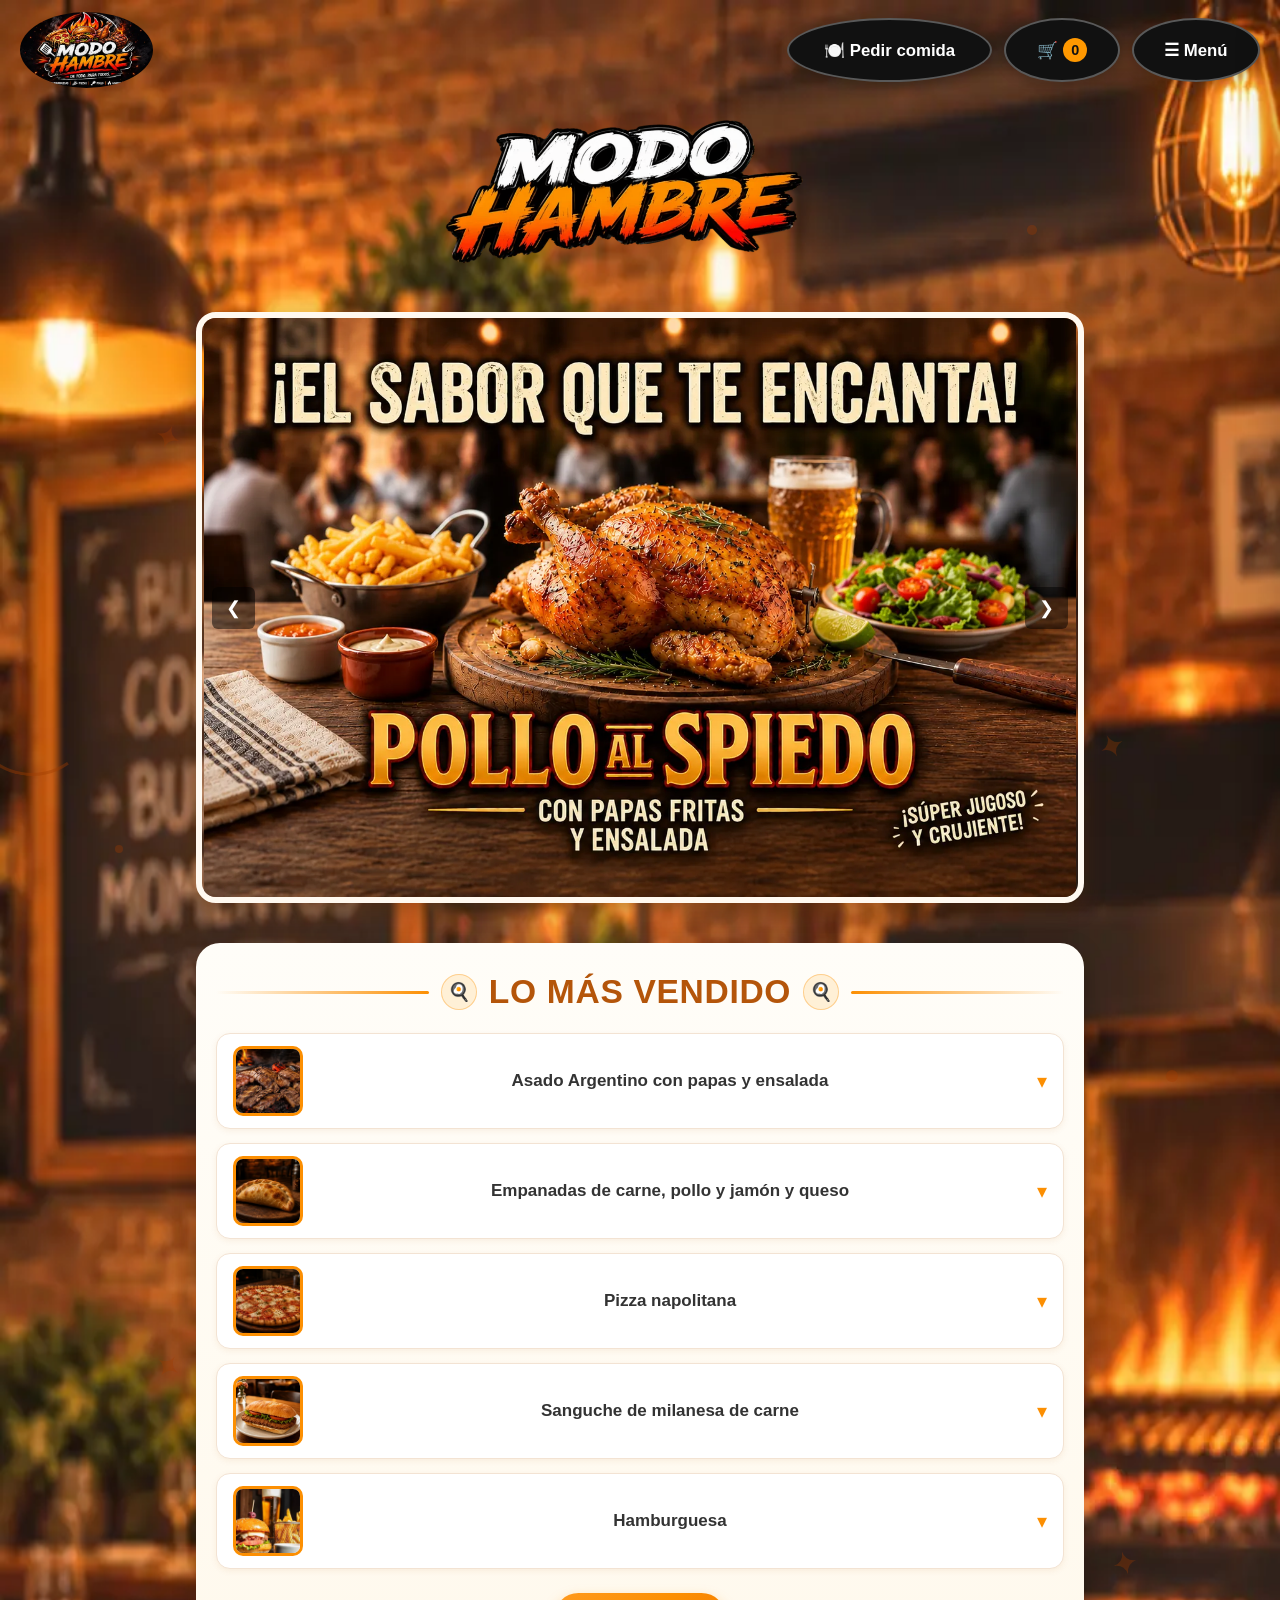
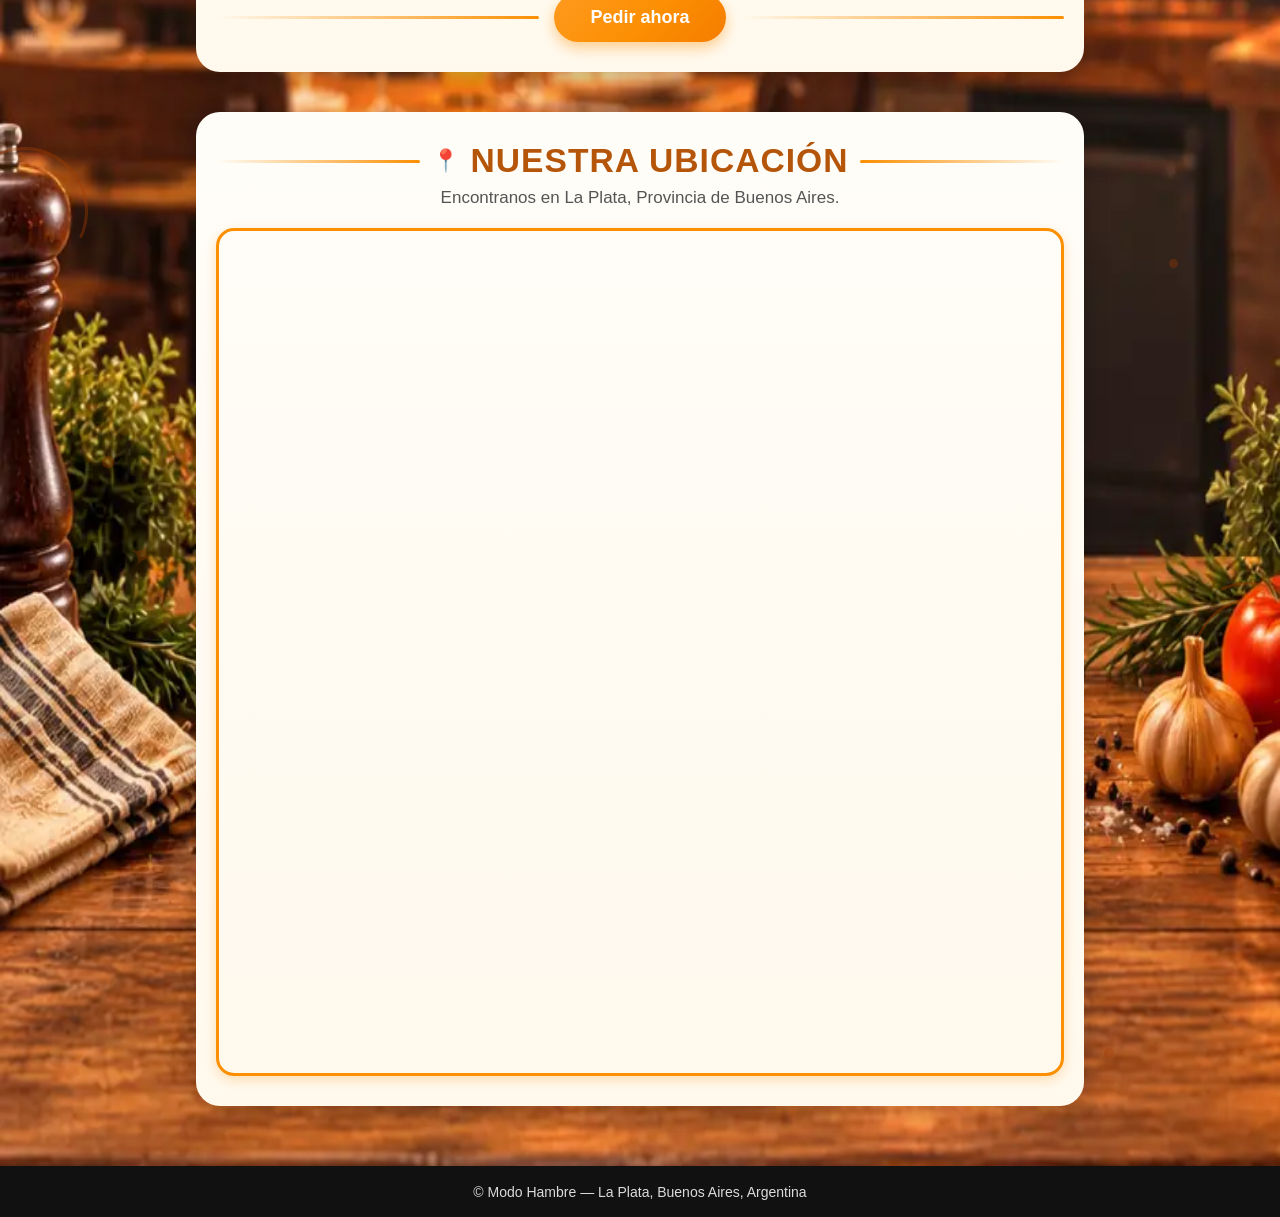
==== commit 652d3d00: "feat : base de datos mas cerca de render, fotos mas livianas y nuevo diseño de la barra superior - l" ====
--- a/comida/index.html
+++ b/comida/index.html
@@ -4,14 +4,14 @@
     <meta charset="UTF-8">
     <meta name="viewport" content="width=device-width, initial-scale=1.0">
     <title>Modo Hambre</title>
-    <link rel="stylesheet" href="style/style.css?v=32">
-    <link rel="stylesheet" href="style/platos.css?v=17">
+    <link rel="stylesheet" href="style/style.css?v=33">
+    <link rel="stylesheet" href="style/platos.css?v=20">
     <style>
         body {
             background-color: #FC8F02;
         }
-        .header {
-            background: #FFB060;
+        .header.con-scroll {
+            background-color: #FFB060;
         }
     </style>
 </head>
@@ -215,7 +215,7 @@
     <!-- HEADER -->
     <header class="header">
 
-        <a href="index.html"><img class="logo" src="imagenes/modo hambre.png" alt="Logo de la empresa"></a>
+        <a class="logo-boton" href="index.html" aria-label="Ir al inicio"><img class="logo" src="imagenes/modo-hambre.webp" alt="Logo de la empresa"></a>
 
         <div class="header-actions">
             <a class="action-btn" href="platos.html">🍽️ Pedir comida</a>
@@ -258,7 +258,7 @@
             </svg>
         </span>
 
-        <img class="titulo-logo" src="imagenes/titulo.png" alt="Modo Hambre">
+        <img class="titulo-logo" src="imagenes/titulo.webp" alt="Modo Hambre">
     </div>
 
     <!-- CARRUSEL -->
@@ -266,9 +266,9 @@
 
         <div class="carrusel">
 
-            <img src="imagenes/pollo_presentacion.png?v=2" class="slide slide-completa active" alt="1">
-            <img src="imagenes/asado_presentacion.png" class="slide slide-completa" alt="2">
-            <img src="imagenes/hamburguesa_presentacion.png?v=2" class="slide slide-completa" alt="3">
+            <img src="imagenes/pollo_presentacion.webp" class="slide slide-completa active" alt="1">
+            <img loading="lazy" decoding="async" src="imagenes/asado_presentacion.webp" class="slide slide-completa" alt="2">
+            <img loading="lazy" decoding="async" src="imagenes/hamburguesa_presentacion.webp" class="slide slide-completa" alt="3">
 
             <button class="prev" onclick="anteriorManual()">&#10094;</button>
             <button class="next" onclick="siguienteManual()">&#10095;</button>
@@ -286,7 +286,7 @@
             </div>
             <ul class="mas-vendido-lista">
                 <li class="mas-vendido-item" tabindex="0" role="button" aria-expanded="false">
-                    <img class="mas-vendido-miniatura" src="imagenes/asadp argento.png" alt="Asado argentino con papas y ensalada">
+                    <img loading="lazy" decoding="async" class="mas-vendido-miniatura" src="imagenes/asado-argento.webp" alt="Asado argentino con papas y ensalada">
                     <div class="mas-vendido-contenido">
                         <span class="mas-vendido-nombre"><span class="mas-vendido-nombre-corto">Asado argentino</span><span class="mas-vendido-nombre-largo">Asado Argentino con papas y ensalada</span></span>
                         <div class="mas-vendido-titulo">
@@ -301,7 +301,7 @@
                     
                 </li>
                 <li class="mas-vendido-item" tabindex="0" role="button" aria-expanded="false">
-                    <img class="mas-vendido-miniatura" src="imagenes/entradasempanadas-carne-pollo-jamon_y_queso.png" alt="Empanadas">
+                    <img loading="lazy" decoding="async" class="mas-vendido-miniatura" src="imagenes/entradasempanadas-carne-pollo-jamon_y_queso.webp" alt="Empanadas">
                     <div class="mas-vendido-contenido">
                         <span class="mas-vendido-nombre"><span class="mas-vendido-nombre-corto">Empanadas</span><span class="mas-vendido-nombre-largo">Empanadas de carne, pollo y jamón y queso</span></span>
                         <div class="mas-vendido-titulo">
@@ -316,7 +316,7 @@
                     
                 </li>
                 <li class="mas-vendido-item" tabindex="0" role="button" aria-expanded="false">
-                    <img class="mas-vendido-miniatura" src="imagenes/pizzaspizza_napolitana.png" alt="Pizza napolitana">
+                    <img loading="lazy" decoding="async" class="mas-vendido-miniatura" src="imagenes/pizzaspizza_napolitana.webp" alt="Pizza napolitana">
                     <div class="mas-vendido-contenido">
                         <span class="mas-vendido-nombre"><span class="mas-vendido-nombre-corto">Pizza napolitana</span><span class="mas-vendido-nombre-largo">Pizza napolitana</span></span>
                         <div class="mas-vendido-titulo">
@@ -331,7 +331,7 @@
                     
                 </li>
                 <li class="mas-vendido-item" tabindex="0" role="button" aria-expanded="false">
-                    <img class="mas-vendido-miniatura" src="imagenes/milanesassanguche_de_milanesa_de_carne.png" alt="Sanguche de milanesa de carne">
+                    <img loading="lazy" decoding="async" class="mas-vendido-miniatura" src="imagenes/milanesassanguche_de_milanesa_de_carne.webp" alt="Sanguche de milanesa de carne">
                     <div class="mas-vendido-contenido">
                         <span class="mas-vendido-nombre"><span class="mas-vendido-nombre-corto">Sanguche de milanesa</span><span class="mas-vendido-nombre-largo">Sanguche de milanesa de carne</span></span>
                         <div class="mas-vendido-titulo">
@@ -346,7 +346,7 @@
                     
                 </li>
                 <li class="mas-vendido-item" tabindex="0" role="button" aria-expanded="false">
-                    <img class="mas-vendido-miniatura" src="imagenes/hamburguesa 2.jpeg" alt="Hamburguesa">
+                    <img loading="lazy" decoding="async" class="mas-vendido-miniatura" src="imagenes/hamburguesa-2.webp" alt="Hamburguesa">
                     <div class="mas-vendido-contenido">
                         <span class="mas-vendido-nombre"><span class="mas-vendido-nombre-corto">Hamburguesa</span><span class="mas-vendido-nombre-largo">Hamburguesa</span></span>
                         <div class="mas-vendido-titulo">
@@ -390,7 +390,7 @@
         <div class="nav-panel">
 
             <div class="nav-cabecera">
-                <img class="nav-logo-menu" src="imagenes/modo hambre.png" alt="Modo Hambre">
+                <img loading="lazy" decoding="async" class="nav-logo-menu" src="imagenes/modo-hambre.webp" alt="Modo Hambre">
                 <button class="close-panel" id="nav-close" aria-label="Cerrar menú">×</button>
             </div>
 
@@ -427,22 +427,22 @@
 
             <div class="redes-menu">
                 <a class="red-social whatsapp" href="https://wa.me/5492215012289" target="_blank" rel="noopener">
-                    <img class="red-icono" src="logos/whatsapp.png" alt="Logo de WhatsApp" />
+                    <img loading="lazy" decoding="async" class="red-icono" src="logos/whatsapp.webp" alt="Logo de WhatsApp" />
                     <span class="red-nombre">WhatsApp</span>
                     <span class="red-flecha">↗</span>
                 </a>
                 <a class="red-social instagram" href="https://www.instagram.com/mati.andino/" target="_blank" rel="noopener">
-                    <img class="red-icono" src="logos/instagram.jpg" alt="Logo de Instagram" />
+                    <img loading="lazy" decoding="async" class="red-icono" src="logos/instagram.webp" alt="Logo de Instagram" />
                     <span class="red-nombre">Instagram</span>
                     <span class="red-flecha">↗</span>
                 </a>
                 <a class="red-social tiktok" href="https://youtu.be/GBIIQ0kP15E?si=naH1oD5rXX_rzg_v" target="_blank" rel="noopener">
-                    <img class="red-icono" src="logos/tiktok.jpg" alt="Logo de TikTok" />
+                    <img loading="lazy" decoding="async" class="red-icono" src="logos/tiktok.webp" alt="Logo de TikTok" />
                     <span class="red-nombre">TikTok</span>
                     <span class="red-flecha">↗</span>
                 </a>
                 <a class="red-social facebook" href="https://www.facebook.com" target="_blank" rel="noopener">
-                    <img class="red-icono" src="logos/facebook.png" alt="Logo de Facebook" />
+                    <img loading="lazy" decoding="async" class="red-icono" src="logos/facebook.webp" alt="Logo de Facebook" />
                     <span class="red-nombre">Facebook</span>
                     <span class="red-flecha">↗</span>
                 </a>
@@ -457,7 +457,7 @@
     <div class="cart-overlay" id="cart-overlay"></div>
     <div class="cart-drawer" id="cart-panel" aria-hidden="true">
         <div class="cart-header">
-            <img class="cart-logo" src="imagenes/modo hambre.png" alt="Modo Hambre">
+            <img loading="lazy" decoding="async" class="cart-logo" src="imagenes/modo-hambre.webp" alt="Modo Hambre">
             <div class="cart-header-info">
                 <h2 class="cart-title">Tu carrito</h2>
                 <p class="cart-subtitle" id="cart-subtitle"></p>
@@ -491,7 +491,7 @@
     <!-- SCRIPTS -->
     <script src="carrusel.js?v=4"></script>
     <script src="api-client.js?v=6"></script>
-    <script src="platos-cart.js?v=8"></script>
+    <script src="platos-cart.js?v=9"></script>
 
     <script>
         // Ajusta la altura de la decoración al alto total del documento
--- a/comida/style/style.css
+++ b/comida/style/style.css
@@ -740,7 +740,7 @@
     overflow: hidden;
     z-index: -1;
     pointer-events: none;
-    background-image: url('../imagenes/fondo-principal-3.png');
+    background-image: url('../imagenes/fondo-principal-3.webp');
     background-size: 100% 100%;
     background-repeat: no-repeat;
     background-position: center top;
@@ -749,7 +749,7 @@
 /* en móvil el fondo usa una foto propia */
 @media (max-width: 48rem) {
     .fondo-decorativo {
-        background-image: url('../imagenes/fondo-principal-movil-4.png');
+        background-image: url('../imagenes/fondo-principal-movil-4.webp');
         background-size: cover;
         background-position: center top;
     }
--- a/comida/style/platos.css
+++ b/comida/style/platos.css
@@ -14,7 +14,7 @@
     right: 0;
     height: 100vh;
     z-index: -1;
-    background-image: url('../imagenes/fondo-menu.png');
+    background-image: url('../imagenes/fondo-menu.webp');
     background-repeat: no-repeat;
     background-position: center top;
     background-size: cover;
@@ -23,7 +23,7 @@
 /* MÓVIL: FONDO DE PANTALLA COMPLETA EN EL MENÚ */
 @media (max-width: 48rem) {
     .fondo-menu {
-        background-image: url('../imagenes/fondo-principal-movil-4.png');
+        background-image: url('../imagenes/fondo-principal-movil-4.webp');
     }
 }
 
@@ -33,7 +33,10 @@
     display: flex;
     justify-content: space-between;
     align-items: center;
-    background: #FC8F02;
+    /* Arriba de todo es transparente y se ve el fondo de la página. Cuando se
+       scrollea pasa a tener color (clase con-scroll, la pone platos-cart.js)
+       para que los botones no queden encima de las fotos y los textos. */
+    background: transparent;
     padding: 0.75rem 1.25rem;
     gap: 0.9375rem;
     flex-wrap: wrap;
@@ -41,6 +44,12 @@
     top: 0;
     z-index: 1100;
     box-shadow: none;
+    transition: background-color 0.3s ease, box-shadow 0.3s ease;
+}
+
+.header.con-scroll {
+    background-color: #FC8F02;
+    box-shadow: 0 0.25rem 0.9rem rgba(0,0,0,0.18);
 }
 
 /* TITULO HEADER */
@@ -56,17 +65,30 @@
     margin: 0;
 }
 
-/* LOGO */
-
-.logo {
-    width: clamp(5.625rem, 20vw, 9.375rem);
-    border-radius: 50%;
+/* LOGO
+   El logo es un óvalo negro. Los botones de la derecha también son óvalos
+   negros del mismo alto (ver .action-btn), así combinan. */
+
+.header {
+    --alto-boton: 4rem;
+}
+
+.logo-boton {
     display: block;
     transition: transform 0.3s ease;
 }
 
-.logo:hover {
-    transform: scale(1.1);
+.logo-boton:hover,
+.logo-boton:focus-visible {
+    transform: scale(1.06);
+}
+
+.logo {
+    display: block;
+    height: calc(var(--alto-boton) + 0.75rem);
+    width: auto;
+    /* la imagen es un rectángulo negro: el óvalo lo hace este redondeo */
+    border-radius: 50%;
 }
 
 .header a {
@@ -379,8 +401,12 @@
     align-items: center;
     justify-content: center;
     gap: 0.35rem;
-    padding: 0.85rem 1.3rem;
-    border-radius: 999px;
+    box-sizing: border-box;
+    height: var(--alto-boton, 4rem);
+    /* óvalo como el logo: 50% redondea en elipse, y el padding de los
+       costados deja lugar para que el texto no toque la curva */
+    padding: 0 1.9rem;
+    border-radius: 50%;
     border: 0.125rem solid rgba(255,255,255,0.3);
     background: #111;
     color: white;
@@ -399,8 +425,8 @@
 
 /* botón "Pedir comida" un poco más ancho */
 a.action-btn {
-    padding-left: 1.6rem;
-    padding-right: 1.6rem;
+    padding-left: 2.2rem;
+    padding-right: 2.2rem;
 }
 
 .cart-count {
@@ -1237,10 +1263,16 @@
 @media (max-width: 37.5rem) {
 
     .header {
+        --alto-boton: 3.4rem;
         flex-direction: column;
         text-align: center;
         padding: 0.5rem 0.75rem 0.625rem;
         gap: 0.5rem;
+    }
+
+    /* arriba de todo y solo: un poco más alto que los botones */
+    .logo {
+        height: 4.25rem;
     }
 
     .titulo {
@@ -1260,7 +1292,7 @@
     .header-actions .action-btn {
         flex: 1;
         white-space: nowrap;
-        padding: 0.6rem 0.5rem;
+        padding: 0 0.5rem;
         font-size: 0.85rem;
     }
 
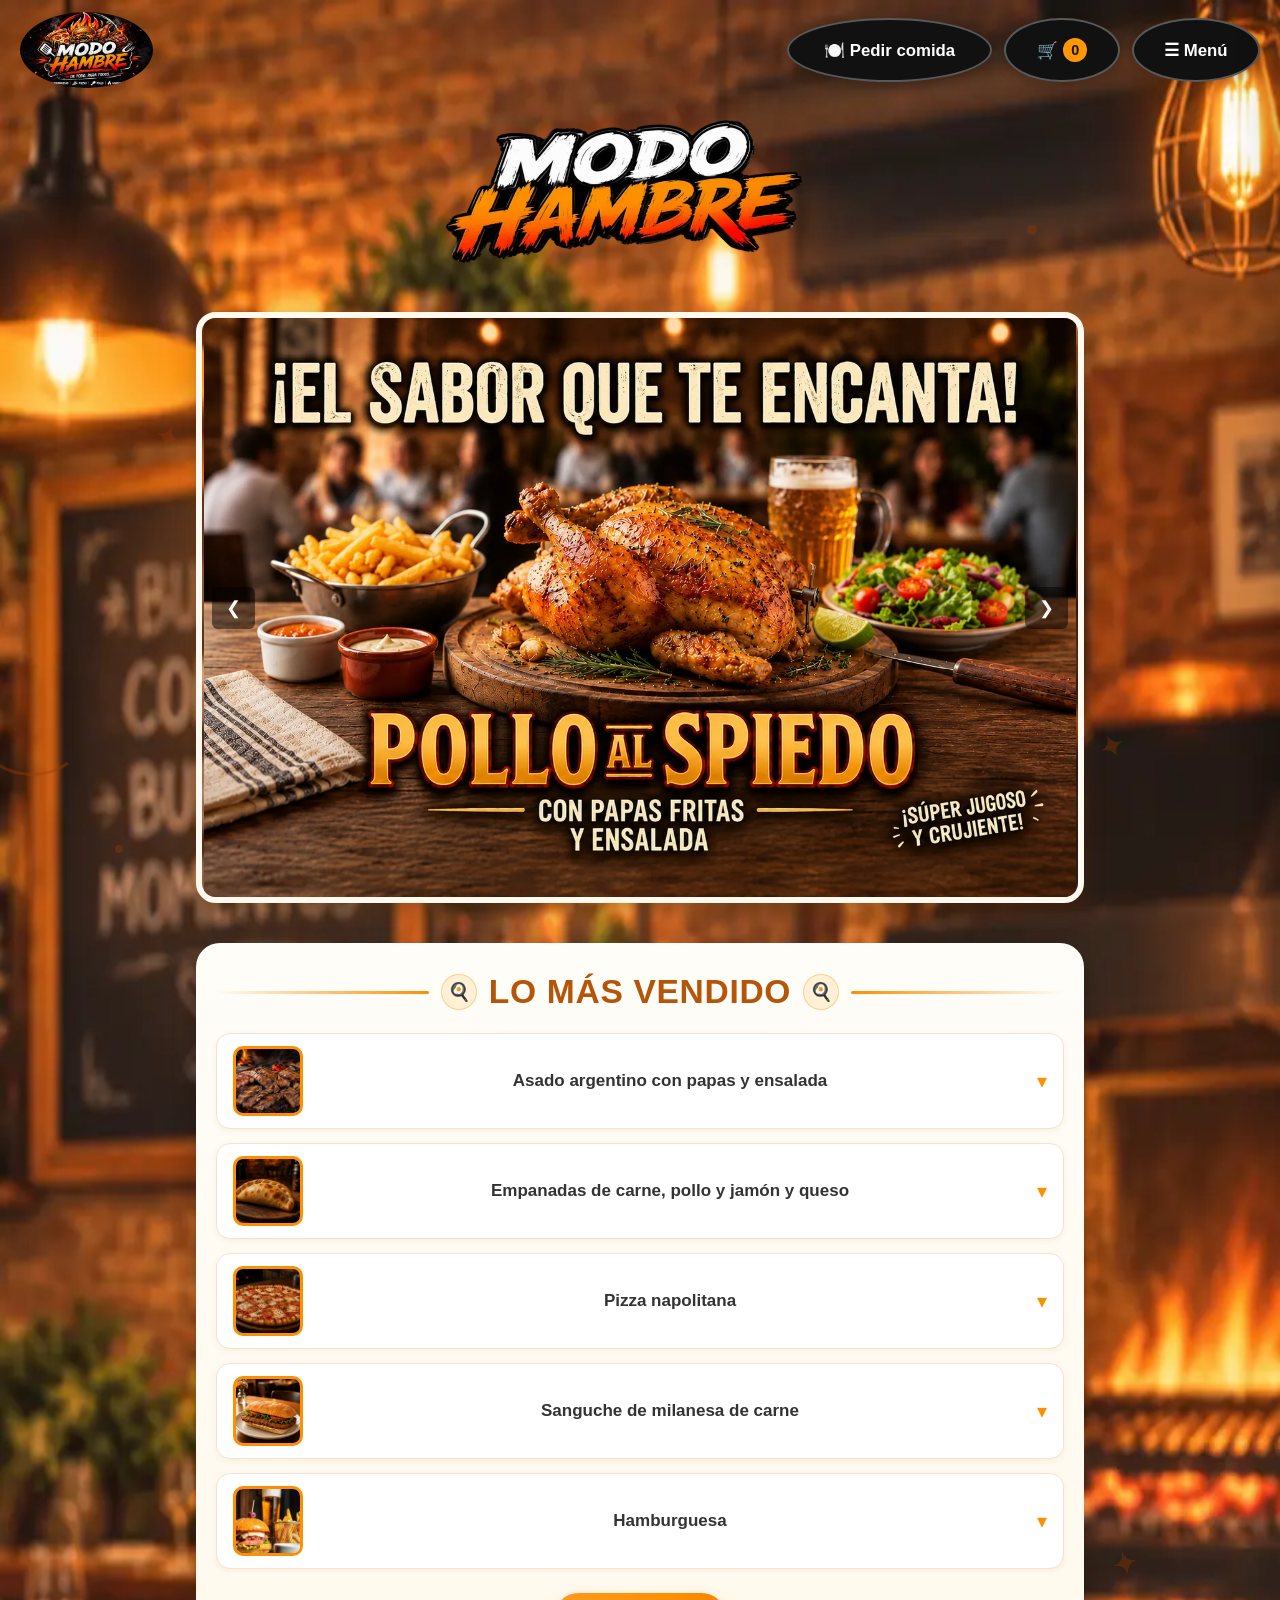
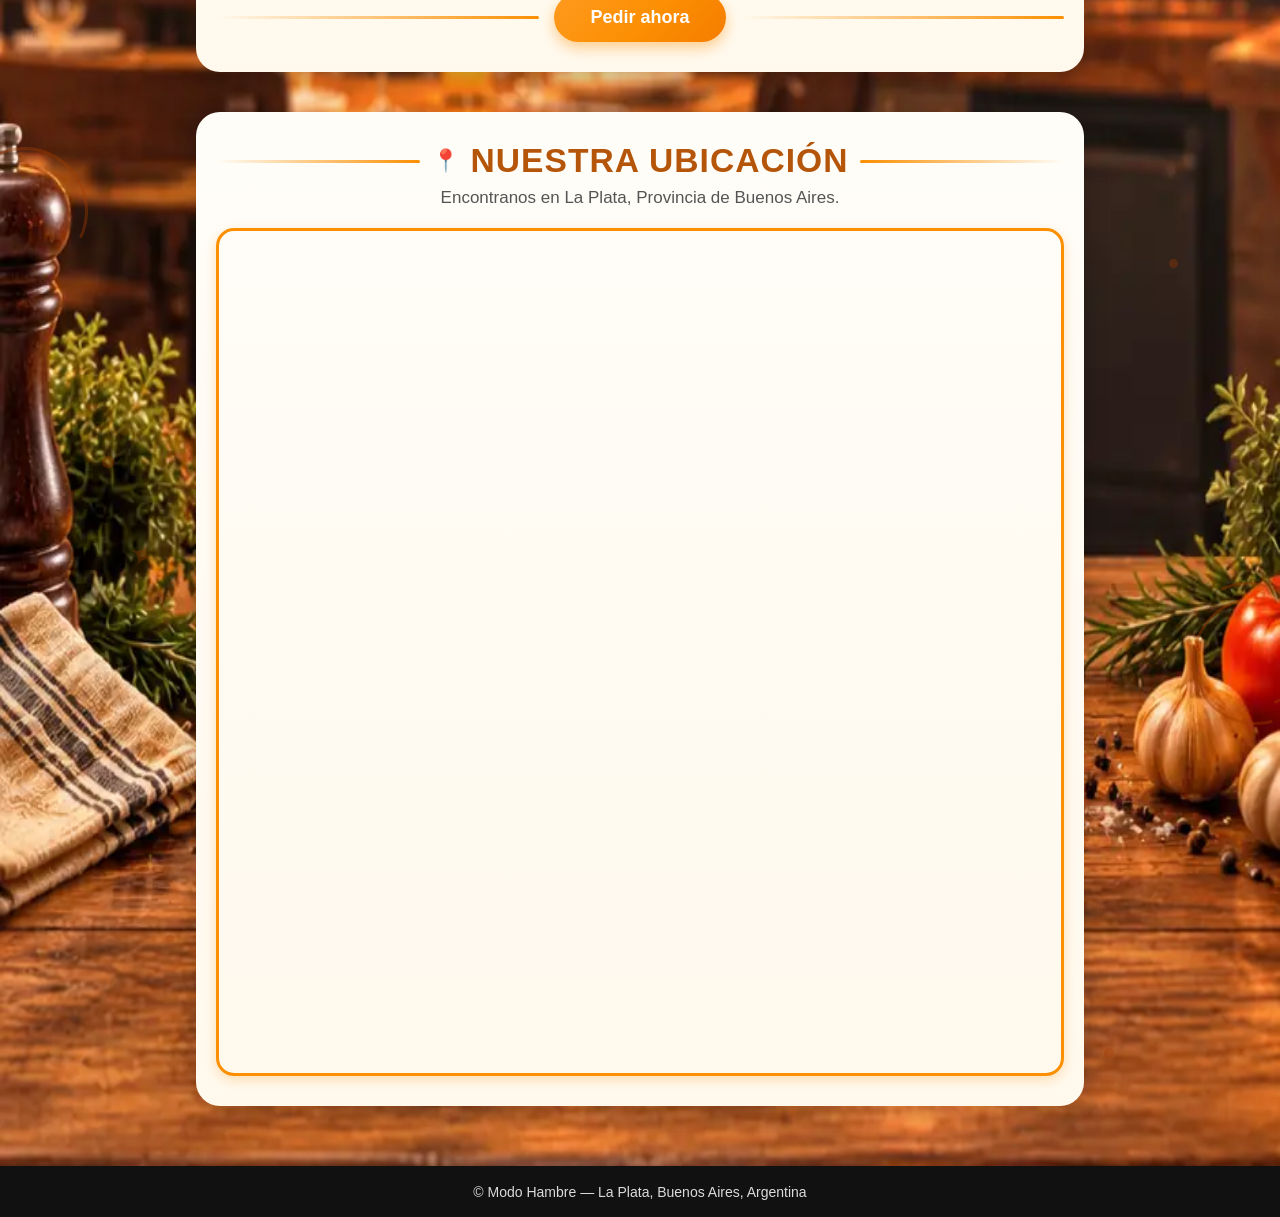
==== commit 27a138e3: "feat : pequeños detalles agregados y otros corregidos. - el cliente puede cancelar su pedido antes d" ====
--- a/comida/index.html
+++ b/comida/index.html
@@ -3,9 +3,14 @@
 <head>
     <meta charset="UTF-8">
     <meta name="viewport" content="width=device-width, initial-scale=1.0">
+    <link rel="manifest" href="/manifest.webmanifest">
+    <meta name="theme-color" content="#FC8F02">
+    <link rel="apple-touch-icon" href="/imagenes/icono-192.png">
+    <meta name="apple-mobile-web-app-capable" content="yes">
+    <meta name="apple-mobile-web-app-title" content="Modo Hambre">
     <title>Modo Hambre</title>
     <link rel="stylesheet" href="style/style.css?v=33">
-    <link rel="stylesheet" href="style/platos.css?v=20">
+    <link rel="stylesheet" href="style/platos.css?v=32">
     <style>
         body {
             background-color: #FC8F02;
@@ -213,7 +218,7 @@
     </div>
 
     <!-- HEADER -->
-    <header class="header">
+    <header class="header con-scroll">
 
         <a class="logo-boton" href="index.html" aria-label="Ir al inicio"><img class="logo" src="imagenes/modo-hambre.webp" alt="Logo de la empresa"></a>
 
@@ -288,10 +293,10 @@
                 <li class="mas-vendido-item" tabindex="0" role="button" aria-expanded="false">
                     <img loading="lazy" decoding="async" class="mas-vendido-miniatura" src="imagenes/asado-argento.webp" alt="Asado argentino con papas y ensalada">
                     <div class="mas-vendido-contenido">
-                        <span class="mas-vendido-nombre"><span class="mas-vendido-nombre-corto">Asado argentino</span><span class="mas-vendido-nombre-largo">Asado Argentino con papas y ensalada</span></span>
+                        <span class="mas-vendido-nombre"><span class="mas-vendido-nombre-corto">Asado argentino</span><span class="mas-vendido-nombre-largo">Asado argentino con papas y ensalada</span></span>
                         <div class="mas-vendido-titulo">
                             <span class="mas-vendido-icono-comida" aria-hidden="true">🍖</span>
-                            <span class="mas-vendido-titulo-texto mas-vendido-titulo-largo">Asado Argentino con papas y ensalada</span>
+                            <span class="mas-vendido-titulo-texto mas-vendido-titulo-largo">Asado argentino con papas y ensalada</span>
                             <span class="mas-vendido-titulo-texto mas-vendido-titulo-corto">Asado argentino</span>
                         </div>
                         <p class="mas-vendido-descripcion-texto">Cortes seleccionados de carne, asados a la parrilla para lograr ese sabor ahumado y característico. Acompañado con papas doradas y una fresca ensalada para completar un plato abundante y lleno de sabor.</p>
@@ -351,7 +356,7 @@
                         <span class="mas-vendido-nombre"><span class="mas-vendido-nombre-corto">Hamburguesa</span><span class="mas-vendido-nombre-largo">Hamburguesa</span></span>
                         <div class="mas-vendido-titulo">
                             <span class="mas-vendido-icono-comida" aria-hidden="true">🍔</span>
-                            <span class="mas-vendido-titulo-texto mas-vendido-titulo-largo">Hamburguesa con lechuga, queso, tomate, cebolla, papas fritas</span>
+                            <span class="mas-vendido-titulo-texto mas-vendido-titulo-largo">Hamburguesa con lechuga, queso, tomate, cebolla y papas fritas</span>
                             <span class="mas-vendido-titulo-texto mas-vendido-titulo-corto">Hamburguesa</span>
                         </div>
                         <p class="mas-vendido-descripcion-texto">Hamburguesa casera y jugosa, acompañada con queso, lechuga, tomate y cebolla fresca. Servida con una porción de papas fritas doradas para completar una combinación clásica y bien abundante.</p>
@@ -403,6 +408,11 @@
                 <a href="platos.html" class="nav-item">
                     <span class="nav-item-icono">🍽️</span>
                     <span class="nav-item-texto">Pedir comida</span>
+                    <span class="nav-item-flecha">›</span>
+                </a>
+                <a href="#mis-pedidos" class="nav-item" data-mis-pedidos>
+                    <span class="nav-item-icono">📦</span>
+                    <span class="nav-item-texto">Mis pedidos</span>
                     <span class="nav-item-flecha">›</span>
                 </a>
                 <a href="sobre nosotros.html" class="nav-item">
@@ -490,8 +500,9 @@
 
     <!-- SCRIPTS -->
     <script src="carrusel.js?v=4"></script>
-    <script src="api-client.js?v=6"></script>
-    <script src="platos-cart.js?v=9"></script>
+    <script src="api-client.js?v=7"></script>
+    <script src="platos-cart.js?v=17"></script>
+    <script src="seguimiento.js?v=8"></script>
 
     <script>
         // Ajusta la altura de la decoración al alto total del documento
--- a/comida/style/platos.css
+++ b/comida/style/platos.css
@@ -44,12 +44,16 @@
     top: 0;
     z-index: 1100;
     box-shadow: none;
-    transition: background-color 0.3s ease, box-shadow 0.3s ease;
+    /* Al volver arriba espera 5 segundos antes de hacerse transparente,
+       así no parpadea si se scrollea un poquito para arriba y para abajo. */
+    transition: background-color 0.4s ease 5s, box-shadow 0.4s ease 5s;
 }
 
 .header.con-scroll {
     background-color: #FC8F02;
     box-shadow: 0 0.25rem 0.9rem rgba(0,0,0,0.18);
+    /* al bajar, el color aparece enseguida */
+    transition-delay: 0s;
 }
 
 /* TITULO HEADER */
@@ -1567,6 +1571,43 @@
     border-color: rgb(139, 86, 36);
 }
 
+/* "Recordar mis datos en este dispositivo" */
+.elegir-recordar {
+    display: flex;
+    align-items: center;
+    gap: 0.5rem;
+    font-size: 0.85rem;
+    color: #444;
+    cursor: pointer;
+}
+
+.elegir-recordar input {
+    width: 1.1rem;
+    height: 1.1rem;
+    margin: 0;
+    accent-color: rgb(139, 86, 36);
+}
+
+.elegir-guardados {
+    margin: -0.35rem 0 0;
+    font-size: 0.8rem;
+    color: #777;
+}
+
+.elegir-guardados[hidden] {
+    display: none;
+}
+
+.elegir-guardados button {
+    padding: 0;
+    border: none;
+    background: none;
+    font: inherit;
+    color: rgb(139, 86, 36);
+    text-decoration: underline;
+    cursor: pointer;
+}
+
 .elegir-form-acciones {
     display: flex;
     gap: 0.6rem;
@@ -1672,3 +1713,549 @@
     pointer-events: none;
     transition: opacity 0.2s;
 }
+
+/* ========================================
+   SEGUIMIENTO DEL PEDIDO (seguimiento.js)
+   La tarjetita de abajo que muestra el estado del pedido.
+   Queda debajo del carrito y del formulario (z-index menor) para no taparlos.
+   ======================================== */
+
+.seguimiento {
+    position: fixed;
+    left: 1rem;
+    bottom: 1rem;
+    z-index: 1050;
+    width: min(22rem, calc(100% - 2rem));
+    box-sizing: border-box;
+    padding: 0.9rem 1rem 0.85rem;
+    border-radius: 1rem;
+    background: #FFFDF9;
+    color: #171717;
+    /* el color del estado bordea toda la tarjeta */
+    border: 0.2rem solid #FC8F02;
+    box-shadow: 0 0.6rem 1.8rem rgba(0, 0, 0, 0.25);
+    animation: seguimiento-entra 0.35s ease-out;
+}
+
+.seguimiento[hidden] {
+    display: none;
+}
+
+.seguimiento-listo {
+    border-color: #1e7b34;
+}
+
+@keyframes seguimiento-entra {
+    from { transform: translateY(1rem); opacity: 0; }
+    to { transform: translateY(0); opacity: 1; }
+}
+
+.seg-cerrar {
+    position: absolute;
+    top: 0.35rem;
+    right: 0.5rem;
+    border: none;
+    background: none;
+    font-size: 1.3rem;
+    line-height: 1;
+    color: #888;
+    cursor: pointer;
+}
+
+.seg-numero {
+    margin: 0;
+    font-size: 0.75rem;
+    font-weight: 700;
+    letter-spacing: 0.03em;
+    text-transform: uppercase;
+    color: #888;
+}
+
+.seg-titulo {
+    margin: 0.15rem 1.2rem 0 0;
+    font-size: 1rem;
+    font-weight: 800;
+}
+
+.seg-cuerpo {
+    margin: 0.15rem 0 0;
+    font-size: 0.875rem;
+    color: #555;
+}
+
+.seg-pasos {
+    display: flex;
+    justify-content: space-between;
+    gap: 0.4rem;
+    margin: 0.7rem 0 0;
+    padding: 0;
+    list-style: none;
+    font-size: 0.75rem;
+    font-weight: 700;
+    color: #aaa;
+}
+
+.seg-paso {
+    display: flex;
+    align-items: center;
+    gap: 0.3rem;
+}
+
+.seg-punto {
+    width: 0.65rem;
+    height: 0.65rem;
+    border-radius: 50%;
+    background: #ddd;
+}
+
+.seg-paso.hecho {
+    color: #171717;
+}
+
+.seg-paso.hecho .seg-punto {
+    background: #FC8F02;
+}
+
+.seguimiento-listo .seg-paso.hecho .seg-punto {
+    background: #1e7b34;
+}
+
+.seg-paso.actual .seg-punto {
+    box-shadow: 0 0 0 0.2rem rgba(252, 143, 2, 0.3);
+}
+
+.seg-avisos {
+    width: 100%;
+    margin-top: 0.75rem;
+    padding: 0.55rem 0.75rem;
+    border: none;
+    border-radius: 0.6rem;
+    background: #111;
+    color: #fff;
+    font-family: inherit;
+    font-size: 0.85rem;
+    font-weight: 700;
+    cursor: pointer;
+}
+
+.seg-avisos:disabled {
+    opacity: 0.6;
+    cursor: default;
+}
+
+.seg-nota {
+    margin: 0.6rem 0 0;
+    font-size: 0.8rem;
+    color: #555;
+}
+
+/* por qué no se activaron los avisos */
+.seg-error {
+    color: #a12a1f;
+}
+
+/* el cartel grande que aparece cuando cambia el estado del pedido */
+.seg-cartel-fondo {
+    position: fixed;
+    inset: 0;
+    z-index: 2100;
+    display: flex;
+    align-items: center;
+    justify-content: center;
+    padding: 1rem;
+    background: rgba(0, 0, 0, 0.55);
+    animation: seg-cartel-fondo 0.25s ease-out;
+}
+
+.seg-cartel {
+    width: min(24rem, 100%);
+    box-sizing: border-box;
+    padding: 1.6rem 1.4rem 1.3rem;
+    border-radius: 1.25rem;
+    background: #FFFDF9;
+    text-align: center;
+    border-top: 0.4rem solid #FC8F02;
+    box-shadow: 0 1rem 2.5rem rgba(0, 0, 0, 0.35);
+    animation: seg-cartel-entra 0.35s cubic-bezier(0.2, 1.4, 0.4, 1);
+}
+
+.seg-cartel-listo {
+    border-top-color: #1e7b34;
+}
+
+.seg-cartel-numero {
+    margin: 0;
+    font-size: 0.8rem;
+    font-weight: 700;
+    letter-spacing: 0.04em;
+    text-transform: uppercase;
+    color: #888;
+}
+
+.seg-cartel-titulo {
+    margin: 0.4rem 0 0;
+    font-size: 1.45rem;
+    font-weight: 800;
+    color: #171717;
+}
+
+.seg-cartel-cuerpo {
+    margin: 0.5rem 0 1.2rem;
+    font-size: 1rem;
+    color: #444;
+}
+
+.seg-cartel-boton {
+    width: 100%;
+    padding: 0.8rem 1rem;
+    border: none;
+    border-radius: 0.8rem;
+    background: rgb(139, 86, 36);
+    color: #fff;
+    font-family: inherit;
+    font-size: 1rem;
+    font-weight: 700;
+    cursor: pointer;
+}
+
+.seg-cartel-listo .seg-cartel-boton {
+    background: #1e7b34;
+}
+
+@keyframes seg-cartel-fondo {
+    from { opacity: 0; }
+    to { opacity: 1; }
+}
+
+@keyframes seg-cartel-entra {
+    from { transform: scale(0.85); opacity: 0; }
+    to { transform: scale(1); opacity: 1; }
+}
+
+/* ========================================
+   MIS PEDIDOS: la pantalla de seguimiento, como en las apps de delivery
+   ======================================== */
+
+.seg-ver {
+    margin-top: 0.6rem;
+    padding: 0;
+    border: none;
+    background: none;
+    font-family: inherit;
+    font-size: 0.85rem;
+    font-weight: 700;
+    color: rgb(139, 86, 36);
+    cursor: pointer;
+}
+
+.seg-detalle-fondo {
+    align-items: flex-end;
+    padding: 0;
+}
+
+.seg-detalle {
+    width: min(30rem, 100%);
+    max-height: 92vh;
+    max-height: 92dvh;
+    display: flex;
+    flex-direction: column;
+    background: #FFFDF9;
+    border-radius: 1.25rem 1.25rem 0 0;
+    box-shadow: 0 -0.5rem 2rem rgba(0, 0, 0, 0.3);
+    animation: seg-detalle-sube 0.3s ease-out;
+}
+
+@media (min-width: 37.5rem) {
+    .seg-detalle-fondo {
+        align-items: center;
+        padding: 1rem;
+    }
+
+    .seg-detalle {
+        border-radius: 1.25rem;
+    }
+}
+
+@keyframes seg-detalle-sube {
+    from { transform: translateY(2rem); opacity: 0; }
+    to { transform: translateY(0); opacity: 1; }
+}
+
+.seg-detalle-cabecera {
+    display: flex;
+    align-items: center;
+    justify-content: space-between;
+    padding: 1rem 1.2rem 0.6rem;
+    border-bottom: 1px solid #eee;
+}
+
+.seg-detalle-cabecera p {
+    margin: 0;
+    font-size: 1.05rem;
+    font-weight: 800;
+}
+
+.seg-detalle-cerrar {
+    border: none;
+    background: none;
+    font-size: 1.6rem;
+    line-height: 1;
+    color: #888;
+    cursor: pointer;
+}
+
+.seg-detalle-contenido {
+    overflow-y: auto;
+    padding: 1rem 1.2rem calc(1.4rem + env(safe-area-inset-bottom, 0px));
+}
+
+.seg-detalle-estado {
+    margin: 0.3rem 0 0;
+    font-size: 1.35rem;
+    font-weight: 800;
+}
+
+.seg-detalle-otros {
+    display: flex;
+    gap: 0.4rem;
+    margin-bottom: 0.8rem;
+}
+
+.seg-detalle-otros button {
+    padding: 0.3rem 0.7rem;
+    border: 1px solid #ddd;
+    border-radius: 999px;
+    background: #fff;
+    font-family: inherit;
+    font-weight: 700;
+    cursor: pointer;
+}
+
+.seg-detalle-otros button.activo {
+    background: #171717;
+    border-color: #171717;
+    color: #fff;
+}
+
+/* la linea de tiempo */
+.seg-linea {
+    margin: 0.4rem 0 1rem;
+    padding: 0;
+    list-style: none;
+}
+
+.seg-linea-paso {
+    position: relative;
+    display: flex;
+    gap: 0.85rem;
+    padding-bottom: 1.1rem;
+    color: #aaa;
+}
+
+/* la rayita que une un paso con el siguiente */
+.seg-linea-paso:not(:last-child)::before {
+    content: "";
+    position: absolute;
+    left: 1.05rem;
+    top: 2.3rem;
+    bottom: 0.1rem;
+    width: 0.2rem;
+    border-radius: 999px;
+    background: #e3e3e3;
+}
+
+.seg-linea-paso.hecho:not(:last-child)::before {
+    background: #FC8F02;
+}
+
+.seg-linea-icono {
+    flex-shrink: 0;
+    width: 2.3rem;
+    height: 2.3rem;
+    display: flex;
+    align-items: center;
+    justify-content: center;
+    border-radius: 50%;
+    background: #f0f0f0;
+    font-size: 1.1rem;
+    filter: grayscale(1);
+    opacity: 0.55;
+}
+
+.seg-linea-paso.hecho .seg-linea-icono {
+    background: #fff1d6;
+    filter: none;
+    opacity: 1;
+}
+
+.seg-linea-paso.actual .seg-linea-icono {
+    box-shadow: 0 0 0 0.25rem rgba(252, 143, 2, 0.3);
+    animation: seg-latido 1.6s ease-in-out infinite;
+}
+
+@keyframes seg-latido {
+    0%, 100% { box-shadow: 0 0 0 0.25rem rgba(252, 143, 2, 0.3); }
+    50% { box-shadow: 0 0 0 0.5rem rgba(252, 143, 2, 0.12); }
+}
+
+.seg-linea-paso.hecho {
+    color: #171717;
+}
+
+.seg-linea-titulo {
+    margin: 0.35rem 0 0;
+    font-weight: 800;
+    display: flex;
+    gap: 0.5rem;
+    align-items: baseline;
+    flex-wrap: wrap;
+}
+
+.seg-linea-hora {
+    font-size: 0.8rem;
+    font-weight: 700;
+    color: #888;
+}
+
+.seg-linea-detalle {
+    margin: 0.15rem 0 0;
+    font-size: 0.85rem;
+    color: inherit;
+    opacity: 0.8;
+}
+
+/* lo que se pidio y la entrega */
+.seg-detalle-caja {
+    margin-top: 0.75rem;
+    padding: 0.8rem 0.9rem;
+    border-radius: 0.8rem;
+    background: #fff;
+    border: 1px solid #eee;
+    font-size: 0.9rem;
+}
+
+.seg-detalle-caja p {
+    margin: 0;
+}
+
+.seg-detalle-subtitulo {
+    margin-bottom: 0.45rem !important;
+    font-size: 0.75rem;
+    font-weight: 800;
+    letter-spacing: 0.04em;
+    text-transform: uppercase;
+    color: #888;
+}
+
+.seg-detalle-platos {
+    margin: 0;
+    padding: 0;
+    list-style: none;
+}
+
+.seg-detalle-platos li,
+.seg-detalle-total {
+    display: flex;
+    justify-content: space-between;
+    gap: 0.75rem;
+    padding: 0.2rem 0;
+}
+
+.seg-detalle-total {
+    margin-top: 0.35rem !important;
+    padding-top: 0.5rem !important;
+    border-top: 1px solid #eee;
+    font-weight: 800;
+}
+
+.seg-detalle-vacio {
+    margin: 1.5rem 0 1rem;
+    text-align: center;
+    font-size: 1rem;
+    color: #555;
+    line-height: 1.6;
+}
+
+.seg-detalle-pedir {
+    display: block;
+    box-sizing: border-box;
+    text-align: center;
+    text-decoration: none;
+}
+
+/* el cartel del aviso va arriba de la pantalla de seguimiento */
+.seg-aviso-fondo {
+    z-index: 2200;
+}
+
+/* el boton "Mi pedido" de la barra de arriba (solo con un pedido activo) */
+.boton-mi-pedido[hidden] {
+    display: none;
+}
+
+/* el precio de cada unidad en "Mis pedidos" */
+.seg-unitario {
+    display: block;
+    font-size: 0.78rem;
+    color: #888;
+}
+
+@media (max-width: 37.5rem) {
+    .header-actions .boton-mi-pedido {
+        flex: 0 0 auto;
+        padding: 0 1rem;
+        font-size: 1.1rem;
+    }
+
+    .mi-pedido-texto {
+        display: none;
+    }
+}
+
+/* el campo trampa del formulario: fuera de la vista de las personas */
+.campo-trampa {
+    position: absolute !important;
+    left: -9999px !important;
+    width: 1px;
+    height: 1px;
+    opacity: 0;
+}
+
+/* cancelar el pedido (tarjeta de abajo y "Mis pedidos") */
+.seg-acciones {
+    display: flex;
+    align-items: center;
+    justify-content: space-between;
+    flex-wrap: wrap;
+    gap: 0.4rem 0.8rem;
+    margin-top: 0.6rem;
+}
+
+.seg-acciones .seg-ver {
+    margin-top: 0;
+}
+
+.seg-cancelar {
+    padding: 0.3rem 0.75rem;
+    border: 1px solid #c0392b;
+    border-radius: 999px;
+    background: #fff;
+    color: #c0392b;
+    font-family: inherit;
+    font-size: 0.8rem;
+    font-weight: 700;
+    cursor: pointer;
+}
+
+.seg-cancelar:hover {
+    background: #fdecea;
+}
+
+.seg-cancelar-ws {
+    font-size: 0.78rem;
+    color: #777;
+}
+
+.seg-detalle-cancelar {
+    margin: 0.2rem 0 0.6rem;
+}
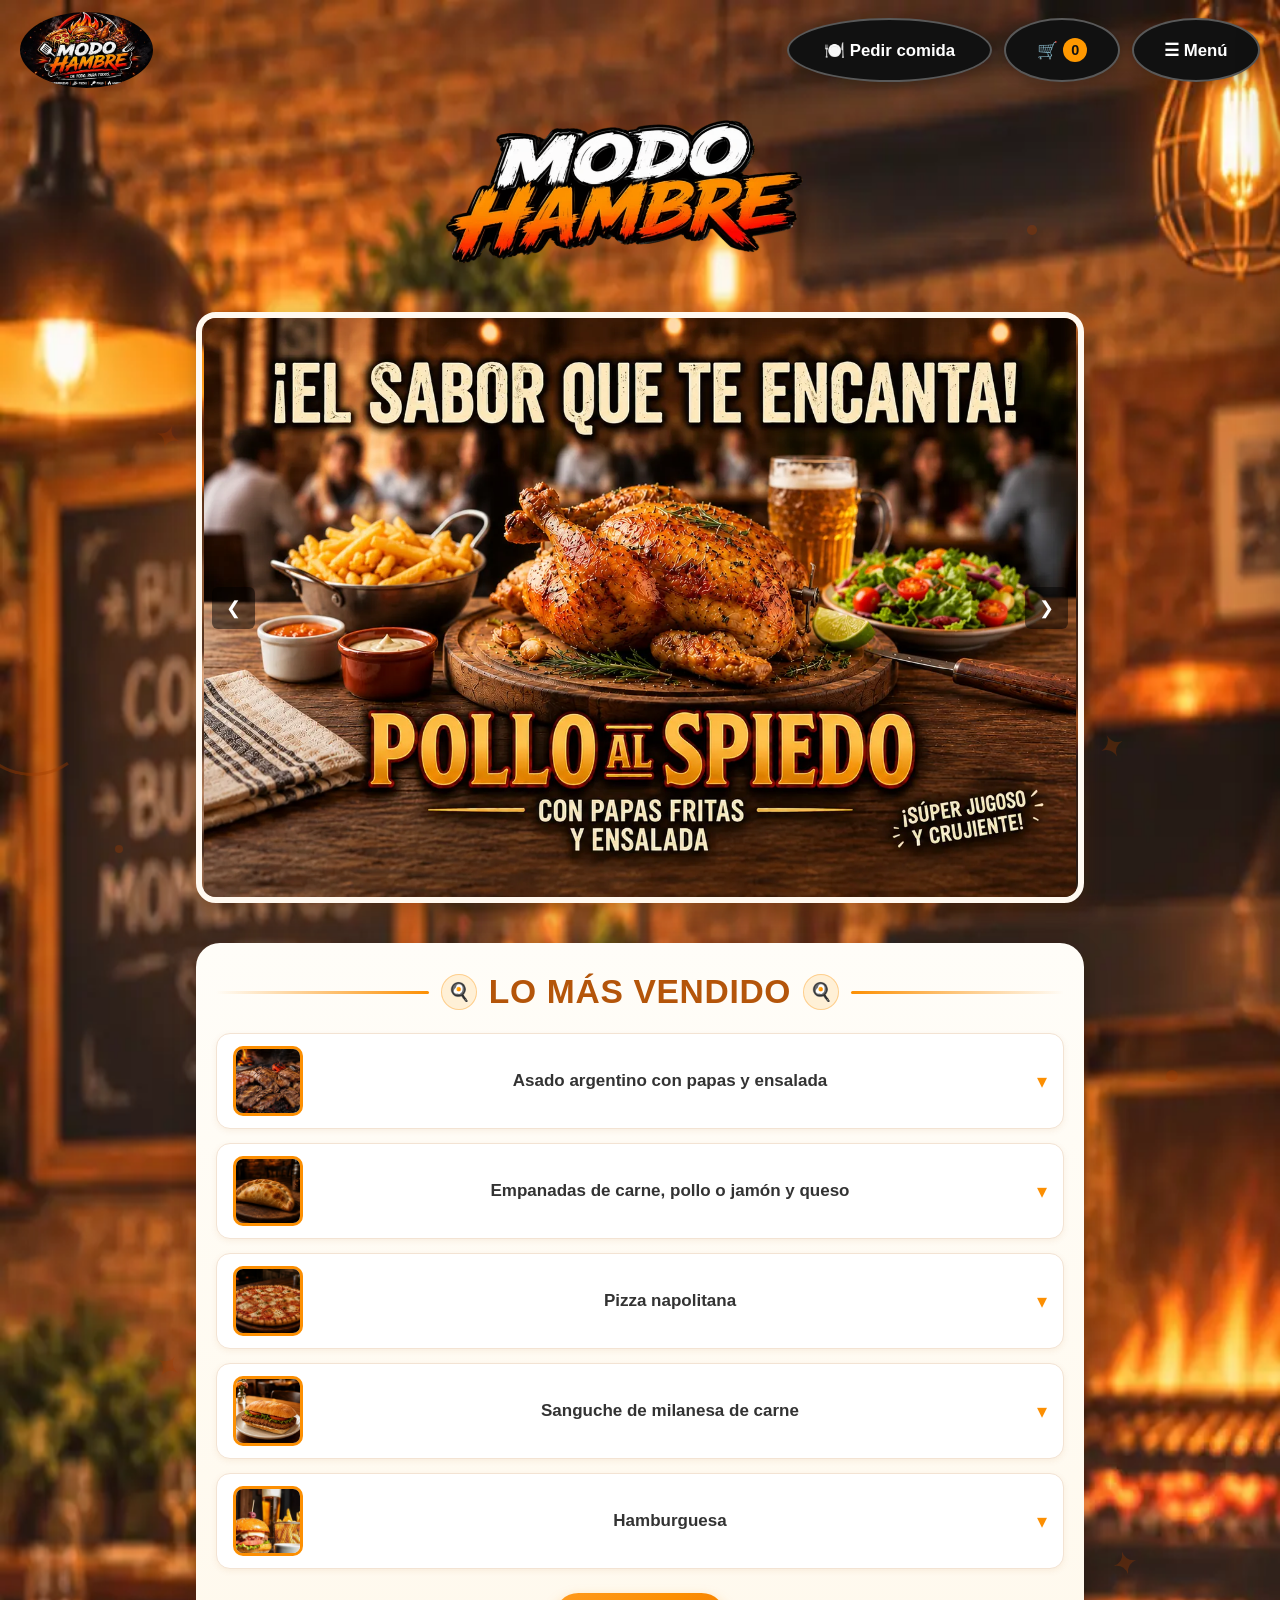
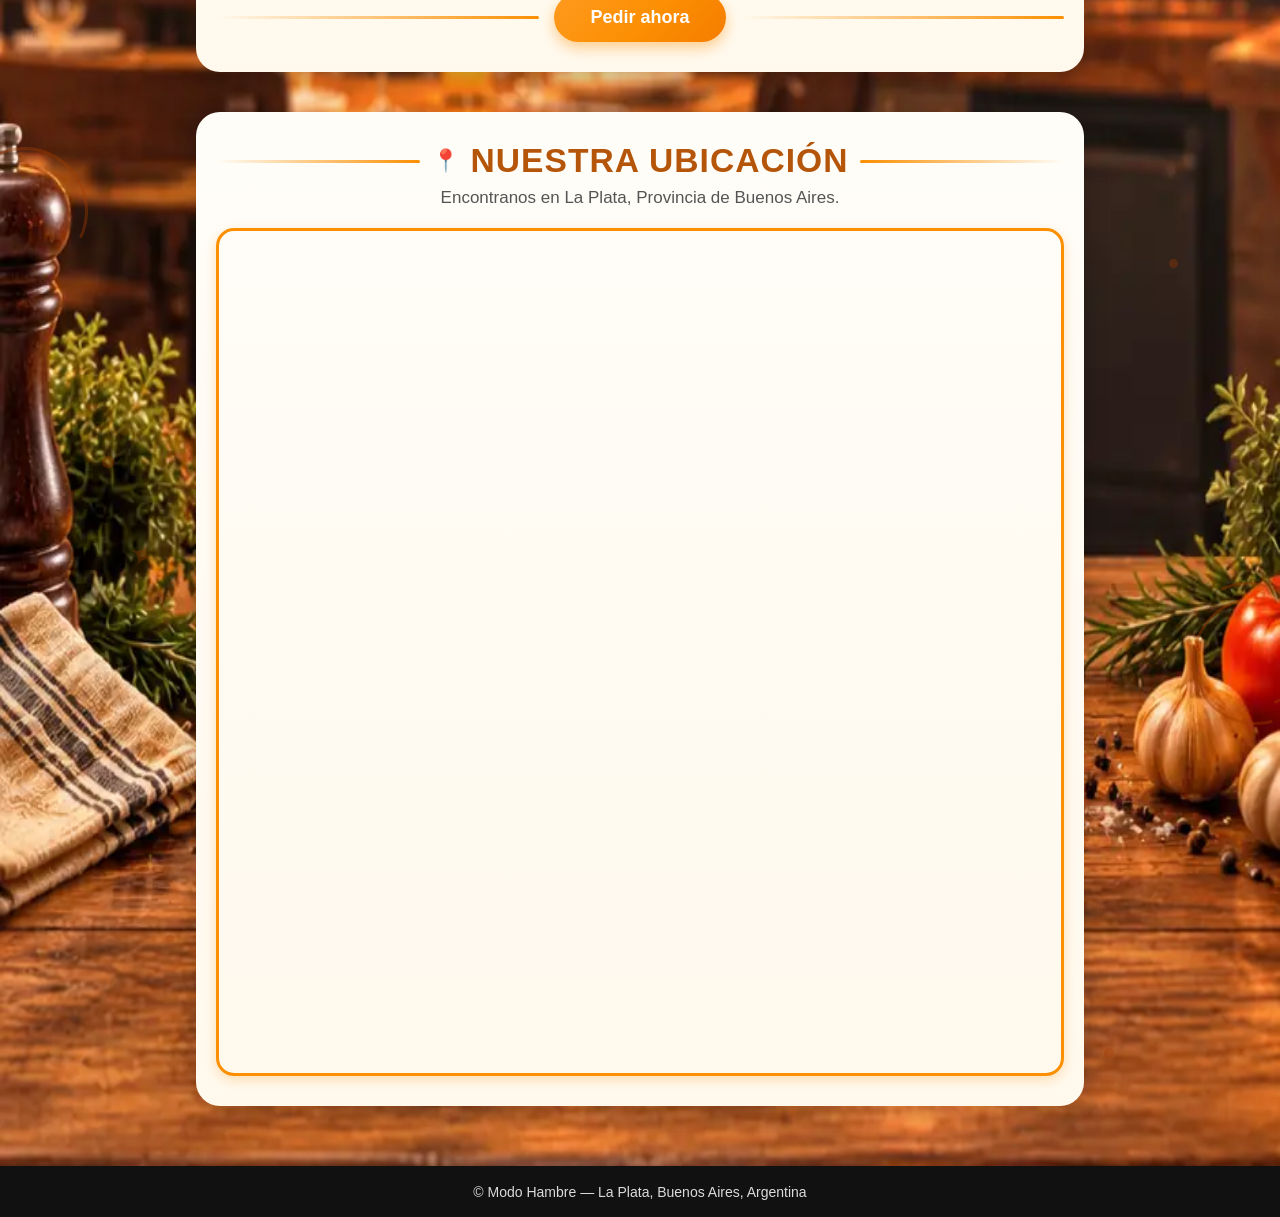
==== commit b14c3f33: "fix : detalles finales antes de la presentacion. - titulos de las pestañas con el nombre del local. " ====
--- a/comida/index.html
+++ b/comida/index.html
@@ -1,551 +1,551 @@
-<!DOCTYPE html>
-<html lang="es">
-<head>
-    <meta charset="UTF-8">
-    <meta name="viewport" content="width=device-width, initial-scale=1.0">
-    <link rel="manifest" href="/manifest.webmanifest">
-    <meta name="theme-color" content="#FC8F02">
-    <link rel="apple-touch-icon" href="/imagenes/icono-192.png">
-    <meta name="apple-mobile-web-app-capable" content="yes">
-    <meta name="apple-mobile-web-app-title" content="Modo Hambre">
-    <title>Modo Hambre</title>
-    <link rel="stylesheet" href="style/style.css?v=33">
-    <link rel="stylesheet" href="style/platos.css?v=32">
-    <style>
-        body {
-            background-color: #FC8F02;
-        }
-        .header.con-scroll {
-            background-color: #FFB060;
-        }
-    </style>
-</head>
-<body>
-
-    <!-- DECORACIÓN DE FONDO -->
-    <div class="fondo-decorativo" aria-hidden="true">
-
-        <span class="fd-elem fd-parrilla fd-1">
-            <svg viewBox="0 0 120 120" fill="none" stroke="currentColor" stroke-width="4" stroke-linecap="round" stroke-linejoin="round">
-                <circle cx="60" cy="52" r="34"/>
-                <path d="M28 48 h64 M28 58 h64 M28 68 h64 M50 18 v68 M70 18 v68"/>
-                <line x1="38" y1="86" x2="32" y2="100"/>
-                <line x1="82" y1="86" x2="88" y2="100"/>
-            </svg>
-        </span>
-
-        <span class="fd-elem fd-llama fd-2">
-            <svg viewBox="0 0 120 120" fill="none" stroke="currentColor" stroke-width="4" stroke-linecap="round" stroke-linejoin="round">
-                <path d="M60 14 C72 34 86 48 86 68 a26 26 0 0 1 -52 0 C34 48 48 34 60 14 Z"/>
-                <path d="M48 78 a13 13 0 0 0 24 0"/>
-            </svg>
-        </span>
-
-        <span class="fd-elem fd-hamburguesa fd-3">
-            <svg viewBox="0 0 120 120" fill="none" stroke="currentColor" stroke-width="4" stroke-linecap="round" stroke-linejoin="round">
-                <path d="M22 44 a38 18 0 0 1 76 0 Z"/>
-                <path d="M24 58 h72"/>
-                <path d="M27 68 h66"/>
-                <path d="M24 80 h72 Z"/>
-                <path d="M40 52 h40 M42 62 h36 M46 72 h28"/>
-            </svg>
-        </span>
-
-        <span class="fd-elem fd-cubiertos fd-4">
-            <svg viewBox="0 0 120 120" fill="none" stroke="currentColor" stroke-width="4" stroke-linecap="round" stroke-linejoin="round">
-                <path d="M30 18 v14 a9 9 0 0 0 4 7.5 V104"/>
-                <path d="M43 32 a9 9 0 0 0 4 -7.5 V18"/>
-                <path d="M34 18 v30"/>
-                <line x1="30" y1="32" x2="47" y2="32"/>
-                <path d="M86 48 c8 4 6 18 0 22 V104"/>
-                <path d="M82 48 h8 v72"/>
-            </svg>
-        </span>
-
-        <span class="fd-elem fd-papas fd-5">
-            <svg viewBox="0 0 120 120" fill="none" stroke="currentColor" stroke-width="4" stroke-linecap="round" stroke-linejoin="round">
-                <path d="M36 78 l12 -34 M56 78 l4 -34 M76 78 l-12 -34"/>
-                <path d="M22 76 h76 v10 a12 12 0 0 1 -12 12 H34 a12 12 0 0 1 -12 -12 Z"/>
-            </svg>
-        </span>
-
-        <span class="fd-elem fd-pizza fd-6">
-            <svg viewBox="0 0 120 120" fill="none" stroke="currentColor" stroke-width="4" stroke-linecap="round" stroke-linejoin="round">
-                <circle cx="60" cy="60" r="42"/>
-                <path d="M60 60 L32 34 M60 60 L60 18 M60 60 L88 34 M60 60 L102 60 M60 26 a58 58 0 0 1 -30 20"/>
-                <circle cx="78" cy="78" r="4" fill="currentColor" stroke="none"/>
-                <circle cx="44" cy="86" r="4" fill="currentColor" stroke="none"/>
-            </svg>
-        </span>
-
-        <span class="fd-elem fd-corte fd-7">
-            <svg viewBox="0 0 120 120" fill="none" stroke="currentColor" stroke-width="4" stroke-linecap="round" stroke-linejoin="round">
-                <path d="M30 70 a40 52 0 0 1 60 0 a26 30 0 0 1 -60 0 Z"/>
-                <path d="M48 34 c-8 12 -8 22 0 32 M60 26 c-8 14 -8 26 0 40"/>
-                <path d="M28 76 h64"/>
-            </svg>
-        </span>
-
-        <span class="fd-elem fd-empanadas fd-8">
-            <svg viewBox="0 0 120 120" fill="none" stroke="currentColor" stroke-width="4" stroke-linecap="round" stroke-linejoin="round">
-                <path d="M24 46 a36 26 0 0 0 72 0 Z"/>
-                <path d="M24 46 q4 4 8 0 t8 0 t8 0 t8 0 t8 0 t8 0"/>
-                <path d="M56 52 a4 4 0 0 1 8 0"/>
-            </svg>
-        </span>
-
-        <span class="fd-elem fd-parrilla fd-9">
-            <svg viewBox="0 0 120 120" fill="none" stroke="currentColor" stroke-width="4" stroke-linecap="round" stroke-linejoin="round">
-                <circle cx="60" cy="52" r="34"/>
-                <path d="M28 48 h64 M28 58 h64 M28 68 h64 M50 18 v68 M70 18 v68"/>
-                <line x1="38" y1="86" x2="32" y2="100"/>
-                <line x1="82" y1="86" x2="88" y2="100"/>
-            </svg>
-        </span>
-
-        <span class="fd-elem fd-vaso fd-10">
-            <svg viewBox="0 0 120 120" fill="none" stroke="currentColor" stroke-width="4" stroke-linecap="round" stroke-linejoin="round">
-                <path d="M40 22 h40 l-8 52 a10 10 0 0 1 -9.9 8 h-4.2 a10 10 0 0 1 -9.9 -8 Z"/>
-                <path d="M42 22 h36"/>
-                <path d="M58 22 v -12 M58 10 l6 -4"/>
-            </svg>
-        </span>
-
-        <span class="fd-elem fd-llama fd-11">
-            <svg viewBox="0 0 120 120" fill="none" stroke="currentColor" stroke-width="4" stroke-linecap="round" stroke-linejoin="round">
-                <path d="M60 14 C72 34 86 48 86 68 a26 26 0 0 1 -52 0 C34 48 48 34 60 14 Z"/>
-                <path d="M48 78 a13 13 0 0 0 24 0"/>
-            </svg>
-        </span>
-
-        <span class="fd-elem fd-hojas fd-12">
-            <svg viewBox="0 0 120 120" fill="none" stroke="currentColor" stroke-width="3.5" stroke-linecap="round" stroke-linejoin="round">
-                <path d="M60 104 C42 84 42 52 60 18 C78 52 78 84 60 104 Z"/>
-                <path d="M60 104 V18"/>
-                <path d="M38 46 l22 10 M38 66 l22 10 M82 46 l-22 10 M82 66 l-22 10"/>
-            </svg>
-        </span>
-
-        <span class="fd-elem fd-hamburguesa fd-13">
-            <svg viewBox="0 0 120 120" fill="none" stroke="currentColor" stroke-width="4" stroke-linecap="round" stroke-linejoin="round">
-                <path d="M22 44 a38 18 0 0 1 76 0 Z"/>
-                <path d="M24 58 h72"/>
-                <path d="M27 68 h66"/>
-                <path d="M24 80 h72 Z"/>
-                <path d="M40 52 h40 M42 62 h36 M46 72 h28"/>
-            </svg>
-        </span>
-
-        <span class="fd-elem fd-papas fd-14">
-            <svg viewBox="0 0 120 120" fill="none" stroke="currentColor" stroke-width="4" stroke-linecap="round" stroke-linejoin="round">
-                <path d="M36 78 l12 -34 M56 78 l4 -34 M76 78 l-12 -34"/>
-                <path d="M22 76 h76 v10 a12 12 0 0 1 -12 12 H34 a12 12 0 0 1 -12 -12 Z"/>
-            </svg>
-        </span>
-
-        <span class="fd-elem fd-cubiertos fd-15">
-            <svg viewBox="0 0 120 120" fill="none" stroke="currentColor" stroke-width="4" stroke-linecap="round" stroke-linejoin="round">
-                <path d="M30 18 v14 a9 9 0 0 0 4 7.5 V104"/>
-                <path d="M43 32 a9 9 0 0 0 4 -7.5 V18"/>
-                <path d="M34 18 v30"/>
-                <line x1="30" y1="32" x2="47" y2="32"/>
-                <path d="M86 48 c8 4 6 18 0 22 V104"/>
-                <path d="M82 48 h8 v72"/>
-            </svg>
-        </span>
-
-        <span class="fd-elem fd-pizza fd-16">
-            <svg viewBox="0 0 120 120" fill="none" stroke="currentColor" stroke-width="4" stroke-linecap="round" stroke-linejoin="round">
-                <circle cx="60" cy="60" r="42"/>
-                <path d="M60 60 L32 34 M60 60 L60 18 M60 60 L88 34 M60 60 L102 60"/>
-                <circle cx="78" cy="78" r="4" fill="currentColor" stroke="none"/>
-                <circle cx="44" cy="86" r="4" fill="currentColor" stroke="none"/>
-            </svg>
-        </span>
-
-        <span class="fd-elem fd-empanadas fd-17">
-            <svg viewBox="0 0 120 120" fill="none" stroke="currentColor" stroke-width="4" stroke-linecap="round" stroke-linejoin="round">
-                <path d="M24 46 a36 26 0 0 0 72 0 Z"/>
-                <path d="M24 46 q4 4 8 0 t8 0 t8 0 t8 0 t8 0 t8 0"/>
-            </svg>
-        </span>
-
-        <span class="fd-elem fd-corte fd-18">
-            <svg viewBox="0 0 120 120" fill="none" stroke="currentColor" stroke-width="4" stroke-linecap="round" stroke-linejoin="round">
-                <path d="M30 70 a40 52 0 0 1 60 0 a26 30 0 0 1 -60 0 Z"/>
-                <path d="M48 34 c-8 12 -8 22 0 32"/>
-                <path d="M28 76 h64"/>
-            </svg>
-        </span>
-
-        <span class="fd-elem fd-hojas fd-19">
-            <svg viewBox="0 0 120 120" fill="none" stroke="currentColor" stroke-width="3.5" stroke-linecap="round" stroke-linejoin="round">
-                <path d="M60 104 C42 84 42 52 60 18 C78 52 78 84 60 104 Z"/>
-                <path d="M60 104 V18"/>
-                <path d="M38 46 l22 10 M38 66 l22 10 M82 46 l-22 10 M82 66 l-22 10"/>
-            </svg>
-        </span>
-
-        <span class="fd-elem fd-vaso fd-20">
-            <svg viewBox="0 0 120 120" fill="none" stroke="currentColor" stroke-width="4" stroke-linecap="round" stroke-linejoin="round">
-                <path d="M40 22 h40 l-8 52 a10 10 0 0 1 -9.9 8 h-4.2 a10 10 0 0 1 -9.9 -8 Z"/>
-                <path d="M42 22 h36"/>
-                <path d="M58 22 v -14"/>
-            </svg>
-        </span>
-
-        <span class="fd-chispa fd-s1"><svg viewBox="0 0 24 24" fill="currentColor" stroke="none"><path d="M12 2 Q13 11 22 12 Q13 13 12 22 Q11 13 2 12 Q11 11 12 2 Z"/></svg></span>
-        <span class="fd-chispa fd-s2"><svg viewBox="0 0 24 24" fill="currentColor" stroke="none"><path d="M12 2 Q13 11 22 12 Q13 13 12 22 Q11 13 2 12 Q11 11 12 2 Z"/></svg></span>
-        <span class="fd-chispa fd-s3"><svg viewBox="0 0 24 24" fill="currentColor" stroke="none"><path d="M12 2 Q13 11 22 12 Q13 13 12 22 Q11 13 2 12 Q11 11 12 2 Z"/></svg></span>
-        <span class="fd-chispa fd-s4"><svg viewBox="0 0 24 24" fill="currentColor" stroke="none"><path d="M12 2 Q13 11 22 12 Q13 13 12 22 Q11 13 2 12 Q11 11 12 2 Z"/></svg></span>
-        <span class="fd-chispa fd-s5"><svg viewBox="0 0 24 24" fill="currentColor" stroke="none"><path d="M12 2 Q13 11 22 12 Q13 13 12 22 Q11 13 2 12 Q11 11 12 2 Z"/></svg></span>
-        <span class="fd-chispa fd-s6"><svg viewBox="0 0 24 24" fill="currentColor" stroke="none"><path d="M12 2 Q13 11 22 12 Q13 13 12 22 Q11 13 2 12 Q11 11 12 2 Z"/></svg></span>
-
-        <span class="fd-punto fd-p1"></span>
-        <span class="fd-punto fd-p2"></span>
-        <span class="fd-punto fd-p3"></span>
-        <span class="fd-punto fd-p4"></span>
-        <span class="fd-punto fd-p5"></span>
-        <span class="fd-punto fd-p6"></span>
-        <span class="fd-punto fd-p7"></span>
-        <span class="fd-punto fd-p8"></span>
-
-        <span class="fd-linea fd-l1"></span>
-        <span class="fd-linea fd-l2"></span>
-        <span class="fd-linea fd-l3"></span>
-        <span class="fd-linea fd-l4"></span>
-
-    </div>
-
-    <!-- HEADER -->
-    <header class="header con-scroll">
-
-        <a class="logo-boton" href="index.html" aria-label="Ir al inicio"><img class="logo" src="imagenes/modo-hambre.webp" alt="Logo de la empresa"></a>
-
-        <div class="header-actions">
-            <a class="action-btn" href="platos.html">🍽️ Pedir comida</a>
-            <button class="action-btn" id="cart-toggle" type="button" aria-label="Abrir carrito">🛒 <span class="cart-count" id="cart-count">0</span></button>
-            <button class="action-btn" id="menu-toggle" type="button" aria-label="Abrir menú">☰ Menú</button>
-        </div>
-
-    </header>
-
-    <!-- TITULO -->
-    <div class="titulo-home">
-
-        <span class="fd-titulo fd-titulo-izq" aria-hidden="true">
-            <svg viewBox="0 0 120 120" fill="none" stroke="currentColor" stroke-width="4" stroke-linecap="round" stroke-linejoin="round">
-                <path d="M36 78 l12 -34 M56 78 l4 -34 M76 78 l-12 -34"/>
-                <path d="M22 76 h76 v10 a12 12 0 0 1 -12 12 H34 a12 12 0 0 1 -12 -12 Z"/>
-            </svg>
-        </span>
-
-        <span class="fd-titulo fd-titulo-der" aria-hidden="true">
-            <svg viewBox="0 0 120 120" fill="none" stroke="currentColor" stroke-width="4" stroke-linecap="round" stroke-linejoin="round">
-                <path d="M60 14 C72 34 86 48 86 68 a26 26 0 0 1 -52 0 C34 48 48 34 60 14 Z"/>
-                <path d="M48 78 a13 13 0 0 0 24 0"/>
-            </svg>
-        </span>
-
-        <span class="fd-titulo fd-titulo-izq2" aria-hidden="true">
-            <svg viewBox="0 0 120 120" fill="none" stroke="currentColor" stroke-width="4" stroke-linecap="round" stroke-linejoin="round">
-                <path d="M24 46 a36 26 0 0 0 72 0 Z"/>
-                <path d="M24 46 q4 4 8 0 t8 0 t8 0 t8 0 t8 0 t8 0"/>
-                <path d="M56 52 a4 4 0 0 1 8 0"/>
-            </svg>
-        </span>
-
-        <span class="fd-titulo fd-titulo-der2" aria-hidden="true">
-            <svg viewBox="0 0 120 120" fill="none" stroke="currentColor" stroke-width="4" stroke-linecap="round" stroke-linejoin="round">
-                <path d="M60 104 C42 84 42 52 60 18 C78 52 78 84 60 104 Z"/>
-                <path d="M60 104 V18"/>
-                <path d="M38 46 l22 10 M38 66 l22 10 M82 46 l-22 10 M82 66 l-22 10"/>
-            </svg>
-        </span>
-
-        <img class="titulo-logo" src="imagenes/titulo.webp" alt="Modo Hambre">
-    </div>
-
-    <!-- CARRUSEL -->
-    <div class="container-de-carrusel">
-
-        <div class="carrusel">
-
-            <img src="imagenes/pollo_presentacion.webp" class="slide slide-completa active" alt="1">
-            <img loading="lazy" decoding="async" src="imagenes/asado_presentacion.webp" class="slide slide-completa" alt="2">
-            <img loading="lazy" decoding="async" src="imagenes/hamburguesa_presentacion.webp" class="slide slide-completa" alt="3">
-
-            <button class="prev" onclick="anteriorManual()">&#10094;</button>
-            <button class="next" onclick="siguienteManual()">&#10095;</button>
-
-        </div>
-
-        <!-- LO MÁS VENDIDO -->
-        <div class="mas-vendido">
-            <div class="mas-vendido-cabecera">
-                <span class="mas-vendido-deco" aria-hidden="true"></span>
-                <span class="mas-vendido-icono" aria-hidden="true">🍳</span>
-                <h2 class="mas-vendido-titulo">LO MÁS VENDIDO</h2>
-                <span class="mas-vendido-icono" aria-hidden="true">🍳</span>
-                <span class="mas-vendido-deco" aria-hidden="true"></span>
-            </div>
-            <ul class="mas-vendido-lista">
-                <li class="mas-vendido-item" tabindex="0" role="button" aria-expanded="false">
-                    <img loading="lazy" decoding="async" class="mas-vendido-miniatura" src="imagenes/asado-argento.webp" alt="Asado argentino con papas y ensalada">
-                    <div class="mas-vendido-contenido">
-                        <span class="mas-vendido-nombre"><span class="mas-vendido-nombre-corto">Asado argentino</span><span class="mas-vendido-nombre-largo">Asado argentino con papas y ensalada</span></span>
-                        <div class="mas-vendido-titulo">
-                            <span class="mas-vendido-icono-comida" aria-hidden="true">🍖</span>
-                            <span class="mas-vendido-titulo-texto mas-vendido-titulo-largo">Asado argentino con papas y ensalada</span>
-                            <span class="mas-vendido-titulo-texto mas-vendido-titulo-corto">Asado argentino</span>
-                        </div>
-                        <p class="mas-vendido-descripcion-texto">Cortes seleccionados de carne, asados a la parrilla para lograr ese sabor ahumado y característico. Acompañado con papas doradas y una fresca ensalada para completar un plato abundante y lleno de sabor.</p>
-                        <a class="mas-vendido-ver" href="platos.html?plato=asado">🍽️ Ver en el menú</a>
-                    </div>
-                    <span class="mas-vendido-flecha" aria-hidden="true">▾</span>
-                    
-                </li>
-                <li class="mas-vendido-item" tabindex="0" role="button" aria-expanded="false">
-                    <img loading="lazy" decoding="async" class="mas-vendido-miniatura" src="imagenes/entradasempanadas-carne-pollo-jamon_y_queso.webp" alt="Empanadas">
-                    <div class="mas-vendido-contenido">
-                        <span class="mas-vendido-nombre"><span class="mas-vendido-nombre-corto">Empanadas</span><span class="mas-vendido-nombre-largo">Empanadas de carne, pollo y jamón y queso</span></span>
-                        <div class="mas-vendido-titulo">
-                            <span class="mas-vendido-icono-comida" aria-hidden="true">🥟</span>
-                            <span class="mas-vendido-titulo-texto mas-vendido-titulo-largo">Empanadas de carne, pollo y jamón y queso</span>
-                            <span class="mas-vendido-titulo-texto mas-vendido-titulo-corto">Empanadas</span>
-                        </div>
-                        <p class="mas-vendido-descripcion-texto">Empanadas caseras, doradas y sabrosas, con opciones de carne, pollo y el clásico relleno de jamón y queso. Ideales para disfrutar como entrada o para compartir en cualquier momento.</p>
-                        <a class="mas-vendido-ver" href="platos.html?plato=empanadas">🍽️ Ver en el menú</a>
-                    </div>
-                    <span class="mas-vendido-flecha" aria-hidden="true">▾</span>
-                    
-                </li>
-                <li class="mas-vendido-item" tabindex="0" role="button" aria-expanded="false">
-                    <img loading="lazy" decoding="async" class="mas-vendido-miniatura" src="imagenes/pizzaspizza_napolitana.webp" alt="Pizza napolitana">
-                    <div class="mas-vendido-contenido">
-                        <span class="mas-vendido-nombre"><span class="mas-vendido-nombre-corto">Pizza napolitana</span><span class="mas-vendido-nombre-largo">Pizza napolitana</span></span>
-                        <div class="mas-vendido-titulo">
-                            <span class="mas-vendido-icono-comida" aria-hidden="true">🍕</span>
-                            <span class="mas-vendido-titulo-texto mas-vendido-titulo-largo">Pizza napolitana</span>
-                            <span class="mas-vendido-titulo-texto mas-vendido-titulo-corto">Pizza napolitana</span>
-                        </div>
-                        <p class="mas-vendido-descripcion-texto">Pizza de masa casera, cubierta con salsa de tomate, abundante queso y rodajas de tomate, terminada con un toque de orégano. Una combinación clásica, simple y llena de sabor.</p>
-                        <a class="mas-vendido-ver" href="platos.html?plato=pizza-napolitana">🍽️ Ver en el menú</a>
-                    </div>
-                    <span class="mas-vendido-flecha" aria-hidden="true">▾</span>
-                    
-                </li>
-                <li class="mas-vendido-item" tabindex="0" role="button" aria-expanded="false">
-                    <img loading="lazy" decoding="async" class="mas-vendido-miniatura" src="imagenes/milanesassanguche_de_milanesa_de_carne.webp" alt="Sanguche de milanesa de carne">
-                    <div class="mas-vendido-contenido">
-                        <span class="mas-vendido-nombre"><span class="mas-vendido-nombre-corto">Sanguche de milanesa</span><span class="mas-vendido-nombre-largo">Sanguche de milanesa de carne</span></span>
-                        <div class="mas-vendido-titulo">
-                            <span class="mas-vendido-icono-comida" aria-hidden="true">🥪</span>
-                            <span class="mas-vendido-titulo-texto mas-vendido-titulo-largo">Sanguche de milanesa de carne completo con lechuga, tomate, huevo y queso</span>
-                            <span class="mas-vendido-titulo-texto mas-vendido-titulo-corto">Sanguche de milanesa</span>
-                        </div>
-                        <p class="mas-vendido-descripcion-texto">Milanesa de carne tierna y dorada, acompañada con lechuga fresca, tomate, huevo y queso, todo dentro de un pan suave. Un sanguche abundante y completo, preparado para disfrutar hasta el último bocado.</p>
-                        <a class="mas-vendido-ver" href="platos.html?plato=sanguche-milanesa">🍽️ Ver en el menú</a>
-                    </div>
-                    <span class="mas-vendido-flecha" aria-hidden="true">▾</span>
-                    
-                </li>
-                <li class="mas-vendido-item" tabindex="0" role="button" aria-expanded="false">
-                    <img loading="lazy" decoding="async" class="mas-vendido-miniatura" src="imagenes/hamburguesa-2.webp" alt="Hamburguesa">
-                    <div class="mas-vendido-contenido">
-                        <span class="mas-vendido-nombre"><span class="mas-vendido-nombre-corto">Hamburguesa</span><span class="mas-vendido-nombre-largo">Hamburguesa</span></span>
-                        <div class="mas-vendido-titulo">
-                            <span class="mas-vendido-icono-comida" aria-hidden="true">🍔</span>
-                            <span class="mas-vendido-titulo-texto mas-vendido-titulo-largo">Hamburguesa con lechuga, queso, tomate, cebolla y papas fritas</span>
-                            <span class="mas-vendido-titulo-texto mas-vendido-titulo-corto">Hamburguesa</span>
-                        </div>
-                        <p class="mas-vendido-descripcion-texto">Hamburguesa casera y jugosa, acompañada con queso, lechuga, tomate y cebolla fresca. Servida con una porción de papas fritas doradas para completar una combinación clásica y bien abundante.</p>
-                        <a class="mas-vendido-ver" href="platos.html?plato=hamburguesa">🍽️ Ver en el menú</a>
-                    </div>
-                    <span class="mas-vendido-flecha" aria-hidden="true">▾</span>
-                    
-                </li>
-            </ul>
-            <div class="mas-vendido-footer">
-                <span class="mas-vendido-deco" aria-hidden="true"></span>
-                <a class="mas-vendido-boton" href="platos.html">Pedir ahora</a>
-                <span class="mas-vendido-deco" aria-hidden="true"></span>
-            </div>
-        </div>
-
-    </div>
-
-    <!-- UBICACIÓN -->
-    <section class="ubicacion">
-        <div class="ubicacion-cabecera">
-            <span class="ubicacion-deco" aria-hidden="true"></span>
-            <span class="ubicacion-icono" aria-hidden="true">📍</span>
-            <h2 class="ubicacion-titulo">NUESTRA UBICACIÓN</h2>
-            <span class="ubicacion-deco" aria-hidden="true"></span>
-        </div>
-        <p class="ubicacion-texto">Encontranos en La Plata, Provincia de Buenos Aires.</p>
-        <div class="map-container" role="region" aria-label="Mapa de ubicación">
-            <iframe src="https://maps.google.com/maps?q=La%20Plata%2C%20Buenos%20Aires%2C%20Argentina&z=13&output=embed" title="Ubicación en La Plata, Buenos Aires, Argentina" style="border:0;" allowfullscreen="" loading="lazy"></iframe>
-        </div>
-    </section>
-
-
-    <!-- MENU FLOTANTE -->
-    <div class="nav-overlay" id="nav-overlay" aria-hidden="true">
-        <div class="nav-panel">
-
-            <div class="nav-cabecera">
-                <img loading="lazy" decoding="async" class="nav-logo-menu" src="imagenes/modo-hambre.webp" alt="Modo Hambre">
-                <button class="close-panel" id="nav-close" aria-label="Cerrar menú">×</button>
-            </div>
-
-            <nav class="nav-panel-links">
-                <a href="index.html" class="nav-item activo">
-                    <span class="nav-item-icono">🏠</span>
-                    <span class="nav-item-texto">Inicio</span>
-                    <span class="nav-item-flecha">›</span>
-                </a>
-                <a href="platos.html" class="nav-item">
-                    <span class="nav-item-icono">🍽️</span>
-                    <span class="nav-item-texto">Pedir comida</span>
-                    <span class="nav-item-flecha">›</span>
-                </a>
-                <a href="#mis-pedidos" class="nav-item" data-mis-pedidos>
-                    <span class="nav-item-icono">📦</span>
-                    <span class="nav-item-texto">Mis pedidos</span>
-                    <span class="nav-item-flecha">›</span>
-                </a>
-                <a href="sobre nosotros.html" class="nav-item">
-                    <span class="nav-item-icono">👥</span>
-                    <span class="nav-item-texto">Sobre nosotros</span>
-                    <span class="nav-item-flecha">›</span>
-                </a>
-                <a href="contactos.html" class="nav-item">
-                    <span class="nav-item-icono">✉️</span>
-                    <span class="nav-item-texto">Contactanos</span>
-                    <span class="nav-item-flecha">›</span>
-                </a>
-            </nav>
-
-            <div class="separador-comida" aria-hidden="true">
-                <span></span>
-
-                <span></span>
-            </div>
-
-            <p class="titulo-redes">REDES SOCIALES</p>
-
-            <div class="redes-menu">
-                <a class="red-social whatsapp" href="https://wa.me/5492215012289" target="_blank" rel="noopener">
-                    <img loading="lazy" decoding="async" class="red-icono" src="logos/whatsapp.webp" alt="Logo de WhatsApp" />
-                    <span class="red-nombre">WhatsApp</span>
-                    <span class="red-flecha">↗</span>
-                </a>
-                <a class="red-social instagram" href="https://www.instagram.com/mati.andino/" target="_blank" rel="noopener">
-                    <img loading="lazy" decoding="async" class="red-icono" src="logos/instagram.webp" alt="Logo de Instagram" />
-                    <span class="red-nombre">Instagram</span>
-                    <span class="red-flecha">↗</span>
-                </a>
-                <a class="red-social tiktok" href="https://youtu.be/GBIIQ0kP15E?si=naH1oD5rXX_rzg_v" target="_blank" rel="noopener">
-                    <img loading="lazy" decoding="async" class="red-icono" src="logos/tiktok.webp" alt="Logo de TikTok" />
-                    <span class="red-nombre">TikTok</span>
-                    <span class="red-flecha">↗</span>
-                </a>
-                <a class="red-social facebook" href="https://www.facebook.com" target="_blank" rel="noopener">
-                    <img loading="lazy" decoding="async" class="red-icono" src="logos/facebook.webp" alt="Logo de Facebook" />
-                    <span class="red-nombre">Facebook</span>
-                    <span class="red-flecha">↗</span>
-                </a>
-            </div>
-
-            
-
-        </div>
-    </div>
-
-    <!-- CARRITO DE COMPRAS -->
-    <div class="cart-overlay" id="cart-overlay"></div>
-    <div class="cart-drawer" id="cart-panel" aria-hidden="true">
-        <div class="cart-header">
-            <img loading="lazy" decoding="async" class="cart-logo" src="imagenes/modo-hambre.webp" alt="Modo Hambre">
-            <div class="cart-header-info">
-                <h2 class="cart-title">Tu carrito</h2>
-                <p class="cart-subtitle" id="cart-subtitle"></p>
-            </div>
-            <button class="cart-close-btn" id="cart-close" aria-label="Regresar al menú">← Regresar</button>
-        </div>
-        <div class="cart-body" id="cart-items"></div>
-        <div class="cart-footer">
-            <div class="cart-summary">
-                <div class="summary-row">
-                    <span>Subtotal</span>
-                    <span id="cart-subtotal">$0</span>
-                </div>
-                <div class="summary-row">
-                    <span>Envío</span>
-                    <span id="cart-envio">—</span>
-                </div>
-                <div class="summary-divider"></div>
-                <div class="summary-row summary-total">
-                    <span>Total</span>
-                    <span id="cart-total">$0</span>
-                </div>
-            </div>
-            <button class="clear-cart-button" id="clear-cart" type="button">🗑 Vaciar carrito</button>
-            <button class="whatsapp-button" id="whatsapp-order" type="button" disabled>Enviar pedido por WhatsApp</button>
-            <button class="system-button" id="system-order" type="button" disabled>📲 Enviar por la app</button>
-            <p class="cart-security">🔒 Tus datos están protegidos</p>
-        </div>
-    </div>
-
-    <!-- SCRIPTS -->
-    <script src="carrusel.js?v=4"></script>
-    <script src="api-client.js?v=7"></script>
-    <script src="platos-cart.js?v=17"></script>
-    <script src="seguimiento.js?v=8"></script>
-
-    <script>
-        // Ajusta la altura de la decoración al alto total del documento
-        (function () {
-            var bg = document.querySelector('.fondo-decorativo');
-            if (!bg) return;
-            var ajustar = function () {
-                bg.style.height = document.documentElement.scrollHeight + 'px';
-            };
-            ajustar();
-            window.addEventListener('load', ajustar);
-            window.addEventListener('resize', ajustar);
-            if (window.ResizeObserver) {
-                new ResizeObserver(ajustar).observe(document.body);
-            }
-        })();
-    </script>
-
-    <script>
-        // Desplegar/plegar descripciones en "Lo más vendido"
-        (function () {
-            var items = document.querySelectorAll('.mas-vendido-item');
-            if (!items.length) return;
-            var toggle = function (item) {
-                var abierto = item.classList.toggle('abierto');
-                item.setAttribute('aria-expanded', abierto ? 'true' : 'false');
-            };
-            items.forEach(function (item) {
-                item.addEventListener('click', function () { toggle(item); });
-                item.addEventListener('keydown', function (e) {
-                    if (e.key === 'Enter' || e.key === ' ') {
-                        e.preventDefault();
-                        toggle(item);
-                    }
-                });
-            });
-        })();
-    </script>
-
-    <!-- PIE -->
-    <footer class="footer-contacto">
-        <p>© Modo Hambre — La Plata, Buenos Aires, Argentina</p>
-    </footer>
-
-</body>
+<!DOCTYPE html>
+<html lang="es">
+<head>
+    <meta charset="UTF-8">
+    <meta name="viewport" content="width=device-width, initial-scale=1.0">
+    <link rel="manifest" href="/manifest.webmanifest">
+    <meta name="theme-color" content="#FC8F02">
+    <link rel="apple-touch-icon" href="/imagenes/icono-192.png">
+    <meta name="apple-mobile-web-app-capable" content="yes">
+    <meta name="apple-mobile-web-app-title" content="Modo Hambre">
+    <title>Modo Hambre</title>
+    <link rel="stylesheet" href="style/style.css?v=33">
+    <link rel="stylesheet" href="style/platos.css?v=34">
+    <style>
+        body {
+            background-color: #FC8F02;
+        }
+        .header.con-scroll {
+            background-color: #FFB060;
+        }
+    </style>
+</head>
+<body>
+
+    <!-- DECORACIÓN DE FONDO -->
+    <div class="fondo-decorativo" aria-hidden="true">
+
+        <span class="fd-elem fd-parrilla fd-1">
+            <svg viewBox="0 0 120 120" fill="none" stroke="currentColor" stroke-width="4" stroke-linecap="round" stroke-linejoin="round">
+                <circle cx="60" cy="52" r="34"/>
+                <path d="M28 48 h64 M28 58 h64 M28 68 h64 M50 18 v68 M70 18 v68"/>
+                <line x1="38" y1="86" x2="32" y2="100"/>
+                <line x1="82" y1="86" x2="88" y2="100"/>
+            </svg>
+        </span>
+
+        <span class="fd-elem fd-llama fd-2">
+            <svg viewBox="0 0 120 120" fill="none" stroke="currentColor" stroke-width="4" stroke-linecap="round" stroke-linejoin="round">
+                <path d="M60 14 C72 34 86 48 86 68 a26 26 0 0 1 -52 0 C34 48 48 34 60 14 Z"/>
+                <path d="M48 78 a13 13 0 0 0 24 0"/>
+            </svg>
+        </span>
+
+        <span class="fd-elem fd-hamburguesa fd-3">
+            <svg viewBox="0 0 120 120" fill="none" stroke="currentColor" stroke-width="4" stroke-linecap="round" stroke-linejoin="round">
+                <path d="M22 44 a38 18 0 0 1 76 0 Z"/>
+                <path d="M24 58 h72"/>
+                <path d="M27 68 h66"/>
+                <path d="M24 80 h72 Z"/>
+                <path d="M40 52 h40 M42 62 h36 M46 72 h28"/>
+            </svg>
+        </span>
+
+        <span class="fd-elem fd-cubiertos fd-4">
+            <svg viewBox="0 0 120 120" fill="none" stroke="currentColor" stroke-width="4" stroke-linecap="round" stroke-linejoin="round">
+                <path d="M30 18 v14 a9 9 0 0 0 4 7.5 V104"/>
+                <path d="M43 32 a9 9 0 0 0 4 -7.5 V18"/>
+                <path d="M34 18 v30"/>
+                <line x1="30" y1="32" x2="47" y2="32"/>
+                <path d="M86 48 c8 4 6 18 0 22 V104"/>
+                <path d="M82 48 h8 v72"/>
+            </svg>
+        </span>
+
+        <span class="fd-elem fd-papas fd-5">
+            <svg viewBox="0 0 120 120" fill="none" stroke="currentColor" stroke-width="4" stroke-linecap="round" stroke-linejoin="round">
+                <path d="M36 78 l12 -34 M56 78 l4 -34 M76 78 l-12 -34"/>
+                <path d="M22 76 h76 v10 a12 12 0 0 1 -12 12 H34 a12 12 0 0 1 -12 -12 Z"/>
+            </svg>
+        </span>
+
+        <span class="fd-elem fd-pizza fd-6">
+            <svg viewBox="0 0 120 120" fill="none" stroke="currentColor" stroke-width="4" stroke-linecap="round" stroke-linejoin="round">
+                <circle cx="60" cy="60" r="42"/>
+                <path d="M60 60 L32 34 M60 60 L60 18 M60 60 L88 34 M60 60 L102 60 M60 26 a58 58 0 0 1 -30 20"/>
+                <circle cx="78" cy="78" r="4" fill="currentColor" stroke="none"/>
+                <circle cx="44" cy="86" r="4" fill="currentColor" stroke="none"/>
+            </svg>
+        </span>
+
+        <span class="fd-elem fd-corte fd-7">
+            <svg viewBox="0 0 120 120" fill="none" stroke="currentColor" stroke-width="4" stroke-linecap="round" stroke-linejoin="round">
+                <path d="M30 70 a40 52 0 0 1 60 0 a26 30 0 0 1 -60 0 Z"/>
+                <path d="M48 34 c-8 12 -8 22 0 32 M60 26 c-8 14 -8 26 0 40"/>
+                <path d="M28 76 h64"/>
+            </svg>
+        </span>
+
+        <span class="fd-elem fd-empanadas fd-8">
+            <svg viewBox="0 0 120 120" fill="none" stroke="currentColor" stroke-width="4" stroke-linecap="round" stroke-linejoin="round">
+                <path d="M24 46 a36 26 0 0 0 72 0 Z"/>
+                <path d="M24 46 q4 4 8 0 t8 0 t8 0 t8 0 t8 0 t8 0"/>
+                <path d="M56 52 a4 4 0 0 1 8 0"/>
+            </svg>
+        </span>
+
+        <span class="fd-elem fd-parrilla fd-9">
+            <svg viewBox="0 0 120 120" fill="none" stroke="currentColor" stroke-width="4" stroke-linecap="round" stroke-linejoin="round">
+                <circle cx="60" cy="52" r="34"/>
+                <path d="M28 48 h64 M28 58 h64 M28 68 h64 M50 18 v68 M70 18 v68"/>
+                <line x1="38" y1="86" x2="32" y2="100"/>
+                <line x1="82" y1="86" x2="88" y2="100"/>
+            </svg>
+        </span>
+
+        <span class="fd-elem fd-vaso fd-10">
+            <svg viewBox="0 0 120 120" fill="none" stroke="currentColor" stroke-width="4" stroke-linecap="round" stroke-linejoin="round">
+                <path d="M40 22 h40 l-8 52 a10 10 0 0 1 -9.9 8 h-4.2 a10 10 0 0 1 -9.9 -8 Z"/>
+                <path d="M42 22 h36"/>
+                <path d="M58 22 v -12 M58 10 l6 -4"/>
+            </svg>
+        </span>
+
+        <span class="fd-elem fd-llama fd-11">
+            <svg viewBox="0 0 120 120" fill="none" stroke="currentColor" stroke-width="4" stroke-linecap="round" stroke-linejoin="round">
+                <path d="M60 14 C72 34 86 48 86 68 a26 26 0 0 1 -52 0 C34 48 48 34 60 14 Z"/>
+                <path d="M48 78 a13 13 0 0 0 24 0"/>
+            </svg>
+        </span>
+
+        <span class="fd-elem fd-hojas fd-12">
+            <svg viewBox="0 0 120 120" fill="none" stroke="currentColor" stroke-width="3.5" stroke-linecap="round" stroke-linejoin="round">
+                <path d="M60 104 C42 84 42 52 60 18 C78 52 78 84 60 104 Z"/>
+                <path d="M60 104 V18"/>
+                <path d="M38 46 l22 10 M38 66 l22 10 M82 46 l-22 10 M82 66 l-22 10"/>
+            </svg>
+        </span>
+
+        <span class="fd-elem fd-hamburguesa fd-13">
+            <svg viewBox="0 0 120 120" fill="none" stroke="currentColor" stroke-width="4" stroke-linecap="round" stroke-linejoin="round">
+                <path d="M22 44 a38 18 0 0 1 76 0 Z"/>
+                <path d="M24 58 h72"/>
+                <path d="M27 68 h66"/>
+                <path d="M24 80 h72 Z"/>
+                <path d="M40 52 h40 M42 62 h36 M46 72 h28"/>
+            </svg>
+        </span>
+
+        <span class="fd-elem fd-papas fd-14">
+            <svg viewBox="0 0 120 120" fill="none" stroke="currentColor" stroke-width="4" stroke-linecap="round" stroke-linejoin="round">
+                <path d="M36 78 l12 -34 M56 78 l4 -34 M76 78 l-12 -34"/>
+                <path d="M22 76 h76 v10 a12 12 0 0 1 -12 12 H34 a12 12 0 0 1 -12 -12 Z"/>
+            </svg>
+        </span>
+
+        <span class="fd-elem fd-cubiertos fd-15">
+            <svg viewBox="0 0 120 120" fill="none" stroke="currentColor" stroke-width="4" stroke-linecap="round" stroke-linejoin="round">
+                <path d="M30 18 v14 a9 9 0 0 0 4 7.5 V104"/>
+                <path d="M43 32 a9 9 0 0 0 4 -7.5 V18"/>
+                <path d="M34 18 v30"/>
+                <line x1="30" y1="32" x2="47" y2="32"/>
+                <path d="M86 48 c8 4 6 18 0 22 V104"/>
+                <path d="M82 48 h8 v72"/>
+            </svg>
+        </span>
+
+        <span class="fd-elem fd-pizza fd-16">
+            <svg viewBox="0 0 120 120" fill="none" stroke="currentColor" stroke-width="4" stroke-linecap="round" stroke-linejoin="round">
+                <circle cx="60" cy="60" r="42"/>
+                <path d="M60 60 L32 34 M60 60 L60 18 M60 60 L88 34 M60 60 L102 60"/>
+                <circle cx="78" cy="78" r="4" fill="currentColor" stroke="none"/>
+                <circle cx="44" cy="86" r="4" fill="currentColor" stroke="none"/>
+            </svg>
+        </span>
+
+        <span class="fd-elem fd-empanadas fd-17">
+            <svg viewBox="0 0 120 120" fill="none" stroke="currentColor" stroke-width="4" stroke-linecap="round" stroke-linejoin="round">
+                <path d="M24 46 a36 26 0 0 0 72 0 Z"/>
+                <path d="M24 46 q4 4 8 0 t8 0 t8 0 t8 0 t8 0 t8 0"/>
+            </svg>
+        </span>
+
+        <span class="fd-elem fd-corte fd-18">
+            <svg viewBox="0 0 120 120" fill="none" stroke="currentColor" stroke-width="4" stroke-linecap="round" stroke-linejoin="round">
+                <path d="M30 70 a40 52 0 0 1 60 0 a26 30 0 0 1 -60 0 Z"/>
+                <path d="M48 34 c-8 12 -8 22 0 32"/>
+                <path d="M28 76 h64"/>
+            </svg>
+        </span>
+
+        <span class="fd-elem fd-hojas fd-19">
+            <svg viewBox="0 0 120 120" fill="none" stroke="currentColor" stroke-width="3.5" stroke-linecap="round" stroke-linejoin="round">
+                <path d="M60 104 C42 84 42 52 60 18 C78 52 78 84 60 104 Z"/>
+                <path d="M60 104 V18"/>
+                <path d="M38 46 l22 10 M38 66 l22 10 M82 46 l-22 10 M82 66 l-22 10"/>
+            </svg>
+        </span>
+
+        <span class="fd-elem fd-vaso fd-20">
+            <svg viewBox="0 0 120 120" fill="none" stroke="currentColor" stroke-width="4" stroke-linecap="round" stroke-linejoin="round">
+                <path d="M40 22 h40 l-8 52 a10 10 0 0 1 -9.9 8 h-4.2 a10 10 0 0 1 -9.9 -8 Z"/>
+                <path d="M42 22 h36"/>
+                <path d="M58 22 v -14"/>
+            </svg>
+        </span>
+
+        <span class="fd-chispa fd-s1"><svg viewBox="0 0 24 24" fill="currentColor" stroke="none"><path d="M12 2 Q13 11 22 12 Q13 13 12 22 Q11 13 2 12 Q11 11 12 2 Z"/></svg></span>
+        <span class="fd-chispa fd-s2"><svg viewBox="0 0 24 24" fill="currentColor" stroke="none"><path d="M12 2 Q13 11 22 12 Q13 13 12 22 Q11 13 2 12 Q11 11 12 2 Z"/></svg></span>
+        <span class="fd-chispa fd-s3"><svg viewBox="0 0 24 24" fill="currentColor" stroke="none"><path d="M12 2 Q13 11 22 12 Q13 13 12 22 Q11 13 2 12 Q11 11 12 2 Z"/></svg></span>
+        <span class="fd-chispa fd-s4"><svg viewBox="0 0 24 24" fill="currentColor" stroke="none"><path d="M12 2 Q13 11 22 12 Q13 13 12 22 Q11 13 2 12 Q11 11 12 2 Z"/></svg></span>
+        <span class="fd-chispa fd-s5"><svg viewBox="0 0 24 24" fill="currentColor" stroke="none"><path d="M12 2 Q13 11 22 12 Q13 13 12 22 Q11 13 2 12 Q11 11 12 2 Z"/></svg></span>
+        <span class="fd-chispa fd-s6"><svg viewBox="0 0 24 24" fill="currentColor" stroke="none"><path d="M12 2 Q13 11 22 12 Q13 13 12 22 Q11 13 2 12 Q11 11 12 2 Z"/></svg></span>
+
+        <span class="fd-punto fd-p1"></span>
+        <span class="fd-punto fd-p2"></span>
+        <span class="fd-punto fd-p3"></span>
+        <span class="fd-punto fd-p4"></span>
+        <span class="fd-punto fd-p5"></span>
+        <span class="fd-punto fd-p6"></span>
+        <span class="fd-punto fd-p7"></span>
+        <span class="fd-punto fd-p8"></span>
+
+        <span class="fd-linea fd-l1"></span>
+        <span class="fd-linea fd-l2"></span>
+        <span class="fd-linea fd-l3"></span>
+        <span class="fd-linea fd-l4"></span>
+
+    </div>
+
+    <!-- HEADER -->
+    <header class="header con-scroll">
+
+        <a class="logo-boton" href="index.html" aria-label="Ir al inicio"><img class="logo" src="imagenes/modo-hambre.webp" alt="Logo de la empresa"></a>
+
+        <div class="header-actions">
+            <a class="action-btn" href="platos.html">🍽️ Pedir comida</a>
+            <button class="action-btn" id="cart-toggle" type="button" aria-label="Abrir carrito">🛒 <span class="cart-count" id="cart-count">0</span></button>
+            <button class="action-btn" id="menu-toggle" type="button" aria-label="Abrir menú">☰ Menú</button>
+        </div>
+
+    </header>
+
+    <!-- TITULO -->
+    <div class="titulo-home">
+
+        <span class="fd-titulo fd-titulo-izq" aria-hidden="true">
+            <svg viewBox="0 0 120 120" fill="none" stroke="currentColor" stroke-width="4" stroke-linecap="round" stroke-linejoin="round">
+                <path d="M36 78 l12 -34 M56 78 l4 -34 M76 78 l-12 -34"/>
+                <path d="M22 76 h76 v10 a12 12 0 0 1 -12 12 H34 a12 12 0 0 1 -12 -12 Z"/>
+            </svg>
+        </span>
+
+        <span class="fd-titulo fd-titulo-der" aria-hidden="true">
+            <svg viewBox="0 0 120 120" fill="none" stroke="currentColor" stroke-width="4" stroke-linecap="round" stroke-linejoin="round">
+                <path d="M60 14 C72 34 86 48 86 68 a26 26 0 0 1 -52 0 C34 48 48 34 60 14 Z"/>
+                <path d="M48 78 a13 13 0 0 0 24 0"/>
+            </svg>
+        </span>
+
+        <span class="fd-titulo fd-titulo-izq2" aria-hidden="true">
+            <svg viewBox="0 0 120 120" fill="none" stroke="currentColor" stroke-width="4" stroke-linecap="round" stroke-linejoin="round">
+                <path d="M24 46 a36 26 0 0 0 72 0 Z"/>
+                <path d="M24 46 q4 4 8 0 t8 0 t8 0 t8 0 t8 0 t8 0"/>
+                <path d="M56 52 a4 4 0 0 1 8 0"/>
+            </svg>
+        </span>
+
+        <span class="fd-titulo fd-titulo-der2" aria-hidden="true">
+            <svg viewBox="0 0 120 120" fill="none" stroke="currentColor" stroke-width="4" stroke-linecap="round" stroke-linejoin="round">
+                <path d="M60 104 C42 84 42 52 60 18 C78 52 78 84 60 104 Z"/>
+                <path d="M60 104 V18"/>
+                <path d="M38 46 l22 10 M38 66 l22 10 M82 46 l-22 10 M82 66 l-22 10"/>
+            </svg>
+        </span>
+
+        <img class="titulo-logo" src="imagenes/titulo.webp" alt="Modo Hambre">
+    </div>
+
+    <!-- CARRUSEL -->
+    <div class="container-de-carrusel">
+
+        <div class="carrusel">
+
+            <img src="imagenes/pollo_presentacion.webp" class="slide slide-completa active" alt="Pollo al espiedo de Modo Hambre">
+            <img loading="lazy" decoding="async" src="imagenes/asado_presentacion.webp" class="slide slide-completa" alt="Asado de Modo Hambre">
+            <img loading="lazy" decoding="async" src="imagenes/hamburguesa_presentacion.webp" class="slide slide-completa" alt="Hamburguesa de Modo Hambre">
+
+            <button class="prev" onclick="anteriorManual()">&#10094;</button>
+            <button class="next" onclick="siguienteManual()">&#10095;</button>
+
+        </div>
+
+        <!-- LO MÁS VENDIDO -->
+        <div class="mas-vendido">
+            <div class="mas-vendido-cabecera">
+                <span class="mas-vendido-deco" aria-hidden="true"></span>
+                <span class="mas-vendido-icono" aria-hidden="true">🍳</span>
+                <h2 class="mas-vendido-titulo">LO MÁS VENDIDO</h2>
+                <span class="mas-vendido-icono" aria-hidden="true">🍳</span>
+                <span class="mas-vendido-deco" aria-hidden="true"></span>
+            </div>
+            <ul class="mas-vendido-lista">
+                <li class="mas-vendido-item" tabindex="0" role="button" aria-expanded="false">
+                    <img loading="lazy" decoding="async" class="mas-vendido-miniatura" src="imagenes/asado-argento.webp" alt="Asado argentino con papas y ensalada">
+                    <div class="mas-vendido-contenido">
+                        <span class="mas-vendido-nombre"><span class="mas-vendido-nombre-corto">Asado argentino</span><span class="mas-vendido-nombre-largo">Asado argentino con papas y ensalada</span></span>
+                        <div class="mas-vendido-titulo">
+                            <span class="mas-vendido-icono-comida" aria-hidden="true">🍖</span>
+                            <span class="mas-vendido-titulo-texto mas-vendido-titulo-largo">Asado argentino con papas y ensalada</span>
+                            <span class="mas-vendido-titulo-texto mas-vendido-titulo-corto">Asado argentino</span>
+                        </div>
+                        <p class="mas-vendido-descripcion-texto">Cortes seleccionados de carne, asados a la parrilla para lograr ese sabor ahumado y característico. Acompañado con papas doradas y una fresca ensalada para completar un plato abundante y lleno de sabor.</p>
+                        <a class="mas-vendido-ver" href="platos.html?plato=asado">🍽️ Ver en el menú</a>
+                    </div>
+                    <span class="mas-vendido-flecha" aria-hidden="true">▾</span>
+                    
+                </li>
+                <li class="mas-vendido-item" tabindex="0" role="button" aria-expanded="false">
+                    <img loading="lazy" decoding="async" class="mas-vendido-miniatura" src="imagenes/entradasempanadas-carne-pollo-jamon_y_queso.webp" alt="Empanadas">
+                    <div class="mas-vendido-contenido">
+                        <span class="mas-vendido-nombre"><span class="mas-vendido-nombre-corto">Empanadas</span><span class="mas-vendido-nombre-largo">Empanadas de carne, pollo o jamón y queso</span></span>
+                        <div class="mas-vendido-titulo">
+                            <span class="mas-vendido-icono-comida" aria-hidden="true">🥟</span>
+                            <span class="mas-vendido-titulo-texto mas-vendido-titulo-largo">Empanadas de carne, pollo o jamón y queso</span>
+                            <span class="mas-vendido-titulo-texto mas-vendido-titulo-corto">Empanadas</span>
+                        </div>
+                        <p class="mas-vendido-descripcion-texto">Empanadas caseras, doradas y sabrosas, con opciones de carne, pollo y el clásico relleno de jamón y queso. Ideales para disfrutar como entrada o para compartir en cualquier momento.</p>
+                        <a class="mas-vendido-ver" href="platos.html?plato=empanadas">🍽️ Ver en el menú</a>
+                    </div>
+                    <span class="mas-vendido-flecha" aria-hidden="true">▾</span>
+                    
+                </li>
+                <li class="mas-vendido-item" tabindex="0" role="button" aria-expanded="false">
+                    <img loading="lazy" decoding="async" class="mas-vendido-miniatura" src="imagenes/pizzaspizza_napolitana.webp" alt="Pizza napolitana">
+                    <div class="mas-vendido-contenido">
+                        <span class="mas-vendido-nombre"><span class="mas-vendido-nombre-corto">Pizza napolitana</span><span class="mas-vendido-nombre-largo">Pizza napolitana</span></span>
+                        <div class="mas-vendido-titulo">
+                            <span class="mas-vendido-icono-comida" aria-hidden="true">🍕</span>
+                            <span class="mas-vendido-titulo-texto mas-vendido-titulo-largo">Pizza napolitana</span>
+                            <span class="mas-vendido-titulo-texto mas-vendido-titulo-corto">Pizza napolitana</span>
+                        </div>
+                        <p class="mas-vendido-descripcion-texto">Pizza de masa casera, cubierta con salsa de tomate, abundante queso y rodajas de tomate, terminada con un toque de orégano. Una combinación clásica, simple y llena de sabor.</p>
+                        <a class="mas-vendido-ver" href="platos.html?plato=pizza-napolitana">🍽️ Ver en el menú</a>
+                    </div>
+                    <span class="mas-vendido-flecha" aria-hidden="true">▾</span>
+                    
+                </li>
+                <li class="mas-vendido-item" tabindex="0" role="button" aria-expanded="false">
+                    <img loading="lazy" decoding="async" class="mas-vendido-miniatura" src="imagenes/milanesassanguche_de_milanesa_de_carne.webp" alt="Sanguche de milanesa de carne">
+                    <div class="mas-vendido-contenido">
+                        <span class="mas-vendido-nombre"><span class="mas-vendido-nombre-corto">Sanguche de milanesa</span><span class="mas-vendido-nombre-largo">Sanguche de milanesa de carne</span></span>
+                        <div class="mas-vendido-titulo">
+                            <span class="mas-vendido-icono-comida" aria-hidden="true">🥪</span>
+                            <span class="mas-vendido-titulo-texto mas-vendido-titulo-largo">Sanguche de milanesa de carne completo con lechuga, tomate, huevo y queso</span>
+                            <span class="mas-vendido-titulo-texto mas-vendido-titulo-corto">Sanguche de milanesa</span>
+                        </div>
+                        <p class="mas-vendido-descripcion-texto">Milanesa de carne tierna y dorada, acompañada con lechuga fresca, tomate, huevo y queso, todo dentro de un pan suave. Un sanguche abundante y completo, preparado para disfrutar hasta el último bocado.</p>
+                        <a class="mas-vendido-ver" href="platos.html?plato=sanguche-milanesa">🍽️ Ver en el menú</a>
+                    </div>
+                    <span class="mas-vendido-flecha" aria-hidden="true">▾</span>
+                    
+                </li>
+                <li class="mas-vendido-item" tabindex="0" role="button" aria-expanded="false">
+                    <img loading="lazy" decoding="async" class="mas-vendido-miniatura" src="imagenes/hamburguesa-2.webp" alt="Hamburguesa">
+                    <div class="mas-vendido-contenido">
+                        <span class="mas-vendido-nombre"><span class="mas-vendido-nombre-corto">Hamburguesa</span><span class="mas-vendido-nombre-largo">Hamburguesa</span></span>
+                        <div class="mas-vendido-titulo">
+                            <span class="mas-vendido-icono-comida" aria-hidden="true">🍔</span>
+                            <span class="mas-vendido-titulo-texto mas-vendido-titulo-largo">Hamburguesa con lechuga, queso, tomate, cebolla y papas fritas</span>
+                            <span class="mas-vendido-titulo-texto mas-vendido-titulo-corto">Hamburguesa</span>
+                        </div>
+                        <p class="mas-vendido-descripcion-texto">Hamburguesa casera y jugosa, acompañada con queso, lechuga, tomate y cebolla fresca. Servida con una porción de papas fritas doradas para completar una combinación clásica y bien abundante.</p>
+                        <a class="mas-vendido-ver" href="platos.html?plato=hamburguesa">🍽️ Ver en el menú</a>
+                    </div>
+                    <span class="mas-vendido-flecha" aria-hidden="true">▾</span>
+                    
+                </li>
+            </ul>
+            <div class="mas-vendido-footer">
+                <span class="mas-vendido-deco" aria-hidden="true"></span>
+                <a class="mas-vendido-boton" href="platos.html">Pedir ahora</a>
+                <span class="mas-vendido-deco" aria-hidden="true"></span>
+            </div>
+        </div>
+
+    </div>
+
+    <!-- UBICACIÓN -->
+    <section class="ubicacion">
+        <div class="ubicacion-cabecera">
+            <span class="ubicacion-deco" aria-hidden="true"></span>
+            <span class="ubicacion-icono" aria-hidden="true">📍</span>
+            <h2 class="ubicacion-titulo">NUESTRA UBICACIÓN</h2>
+            <span class="ubicacion-deco" aria-hidden="true"></span>
+        </div>
+        <p class="ubicacion-texto">Encontranos en La Plata, Provincia de Buenos Aires.</p>
+        <div class="map-container" role="region" aria-label="Mapa de ubicación">
+            <iframe src="https://maps.google.com/maps?q=La%20Plata%2C%20Buenos%20Aires%2C%20Argentina&z=13&output=embed" title="Ubicación en La Plata, Buenos Aires, Argentina" style="border:0;" allowfullscreen="" loading="lazy"></iframe>
+        </div>
+    </section>
+
+
+    <!-- MENU FLOTANTE -->
+    <div class="nav-overlay" id="nav-overlay" aria-hidden="true">
+        <div class="nav-panel">
+
+            <div class="nav-cabecera">
+                <img loading="lazy" decoding="async" class="nav-logo-menu" src="imagenes/modo-hambre.webp" alt="Modo Hambre">
+                <button class="close-panel" id="nav-close" aria-label="Cerrar menú">×</button>
+            </div>
+
+            <nav class="nav-panel-links">
+                <a href="index.html" class="nav-item activo">
+                    <span class="nav-item-icono">🏠</span>
+                    <span class="nav-item-texto">Inicio</span>
+                    <span class="nav-item-flecha">›</span>
+                </a>
+                <a href="platos.html" class="nav-item">
+                    <span class="nav-item-icono">🍽️</span>
+                    <span class="nav-item-texto">Pedir comida</span>
+                    <span class="nav-item-flecha">›</span>
+                </a>
+                <a href="#mis-pedidos" class="nav-item" data-mis-pedidos>
+                    <span class="nav-item-icono">📦</span>
+                    <span class="nav-item-texto">Mis pedidos</span>
+                    <span class="nav-item-flecha">›</span>
+                </a>
+                <a href="sobre nosotros.html" class="nav-item">
+                    <span class="nav-item-icono">👥</span>
+                    <span class="nav-item-texto">Sobre nosotros</span>
+                    <span class="nav-item-flecha">›</span>
+                </a>
+                <a href="contactos.html" class="nav-item">
+                    <span class="nav-item-icono">✉️</span>
+                    <span class="nav-item-texto">Contactanos</span>
+                    <span class="nav-item-flecha">›</span>
+                </a>
+            </nav>
+
+            <div class="separador-comida" aria-hidden="true">
+                <span></span>
+
+                <span></span>
+            </div>
+
+            <p class="titulo-redes">REDES SOCIALES</p>
+
+            <div class="redes-menu">
+                <a class="red-social whatsapp" href="https://wa.me/5492215012289" target="_blank" rel="noopener">
+                    <img loading="lazy" decoding="async" class="red-icono" src="logos/whatsapp.webp" alt="Logo de WhatsApp" />
+                    <span class="red-nombre">WhatsApp</span>
+                    <span class="red-flecha">↗</span>
+                </a>
+                <a class="red-social instagram" href="https://www.instagram.com/mati.andino/" target="_blank" rel="noopener">
+                    <img loading="lazy" decoding="async" class="red-icono" src="logos/instagram.webp" alt="Logo de Instagram" />
+                    <span class="red-nombre">Instagram</span>
+                    <span class="red-flecha">↗</span>
+                </a>
+                <a class="red-social tiktok" href="https://youtu.be/GBIIQ0kP15E?si=naH1oD5rXX_rzg_v" target="_blank" rel="noopener">
+                    <img loading="lazy" decoding="async" class="red-icono" src="logos/tiktok.webp" alt="Logo de TikTok" />
+                    <span class="red-nombre">TikTok</span>
+                    <span class="red-flecha">↗</span>
+                </a>
+                <a class="red-social facebook" href="https://www.facebook.com" target="_blank" rel="noopener">
+                    <img loading="lazy" decoding="async" class="red-icono" src="logos/facebook.webp" alt="Logo de Facebook" />
+                    <span class="red-nombre">Facebook</span>
+                    <span class="red-flecha">↗</span>
+                </a>
+            </div>
+
+            
+
+        </div>
+    </div>
+
+    <!-- CARRITO DE COMPRAS -->
+    <div class="cart-overlay" id="cart-overlay"></div>
+    <div class="cart-drawer" id="cart-panel" aria-hidden="true">
+        <div class="cart-header">
+            <img loading="lazy" decoding="async" class="cart-logo" src="imagenes/modo-hambre.webp" alt="Modo Hambre">
+            <div class="cart-header-info">
+                <h2 class="cart-title">Tu carrito</h2>
+                <p class="cart-subtitle" id="cart-subtitle"></p>
+            </div>
+            <button class="cart-close-btn" id="cart-close" aria-label="Regresar al menú">← Regresar</button>
+        </div>
+        <div class="cart-body" id="cart-items"></div>
+        <div class="cart-footer">
+            <div class="cart-summary">
+                <div class="summary-row">
+                    <span>Subtotal</span>
+                    <span id="cart-subtotal">$0</span>
+                </div>
+                <div class="summary-row">
+                    <span>Envío</span>
+                    <span id="cart-envio">—</span>
+                </div>
+                <div class="summary-divider"></div>
+                <div class="summary-row summary-total">
+                    <span>Total</span>
+                    <span id="cart-total">$0</span>
+                </div>
+            </div>
+            <button class="clear-cart-button" id="clear-cart" type="button">🗑 Vaciar carrito</button>
+            <button class="whatsapp-button" id="whatsapp-order" type="button" disabled>Enviar pedido por WhatsApp</button>
+            <button class="system-button" id="system-order" type="button" disabled>📲 Enviar por la app</button>
+            <p class="cart-security">🔒 Tus datos están protegidos</p>
+        </div>
+    </div>
+
+    <!-- SCRIPTS -->
+    <script src="carrusel.js?v=4"></script>
+    <script src="api-client.js?v=7"></script>
+    <script src="platos-cart.js?v=17"></script>
+    <script src="seguimiento.js?v=10"></script>
+
+    <script>
+        // Ajusta la altura de la decoración al alto total del documento
+        (function () {
+            var bg = document.querySelector('.fondo-decorativo');
+            if (!bg) return;
+            var ajustar = function () {
+                bg.style.height = document.documentElement.scrollHeight + 'px';
+            };
+            ajustar();
+            window.addEventListener('load', ajustar);
+            window.addEventListener('resize', ajustar);
+            if (window.ResizeObserver) {
+                new ResizeObserver(ajustar).observe(document.body);
+            }
+        })();
+    </script>
+
+    <script>
+        // Desplegar/plegar descripciones en "Lo más vendido"
+        (function () {
+            var items = document.querySelectorAll('.mas-vendido-item');
+            if (!items.length) return;
+            var toggle = function (item) {
+                var abierto = item.classList.toggle('abierto');
+                item.setAttribute('aria-expanded', abierto ? 'true' : 'false');
+            };
+            items.forEach(function (item) {
+                item.addEventListener('click', function () { toggle(item); });
+                item.addEventListener('keydown', function (e) {
+                    if (e.key === 'Enter' || e.key === ' ') {
+                        e.preventDefault();
+                        toggle(item);
+                    }
+                });
+            });
+        })();
+    </script>
+
+    <!-- PIE -->
+    <footer class="footer-contacto">
+        <p>© Modo Hambre — La Plata, Buenos Aires, Argentina</p>
+    </footer>
+
+</body>
 </html>
--- a/comida/style/platos.css
+++ b/comida/style/platos.css
@@ -1217,7 +1217,7 @@
 
 @media (max-width: 480px) {
     .cart-drawer {
-        width: 94vw;
+        width: 86vw;
         border-radius: 20px 0 0 20px;
     }
 
@@ -1246,11 +1246,21 @@
     }
 
     .cart-title {
-        font-size: 24px;
+        font-size: 22px;
+        white-space: nowrap;
     }
 
     .cart-header {
-        padding: 16px 16px 12px;
+        gap: 10px;
+        padding: 16px 14px 12px;
+    }
+
+    .cart-close-btn {
+        padding: 0.45rem 0.8rem;
+    }
+
+    .empty-cart-chef {
+        display: none;
     }
 
     .cart-body {
@@ -1745,6 +1755,76 @@
     border-color: #1e7b34;
 }
 
+/* La barrita del celular: en la computadora no se usa */
+.seg-mini {
+    display: none;
+}
+
+@media (max-width: 37.5rem) {
+    .seguimiento {
+        left: 0.75rem;
+        right: 0.75rem;
+        bottom: 0.75rem;
+        width: auto;
+        padding: 0;
+        border-radius: 999px;
+        border: 0.15rem solid #171717;
+    }
+
+    .seg-completo {
+        display: none;
+    }
+
+    .seg-mini {
+        display: flex;
+        align-items: center;
+        gap: 0.6rem;
+        width: 100%;
+        padding: 0.55rem 0.6rem 0.55rem 1rem;
+        border: none;
+        background: none;
+        font-family: inherit;
+        color: inherit;
+        text-align: left;
+        cursor: pointer;
+    }
+
+    .seg-mini-texto {
+        flex: 1;
+        min-width: 0;
+        display: flex;
+        flex-direction: column;
+        line-height: 1.2;
+    }
+
+    .seg-mini-texto b {
+        font-size: 0.85rem;
+        font-weight: 800;
+        white-space: nowrap;
+        overflow: hidden;
+        text-overflow: ellipsis;
+    }
+
+    .seg-mini-texto small {
+        font-size: 0.7rem;
+        color: #888;
+    }
+
+    .seg-mini-flecha {
+        flex-shrink: 0;
+        padding: 0.45rem 0.8rem;
+        border-radius: 999px;
+        background: #FC8F02;
+        color: #fff;
+        font-size: 0.78rem;
+        font-weight: 800;
+    }
+
+    .seguimiento-listo .seg-mini-flecha {
+        background: #1e7b34;
+    }
+}
+
 @keyframes seguimiento-entra {
     from { transform: translateY(1rem); opacity: 0; }
     to { transform: translateY(0); opacity: 1; }
